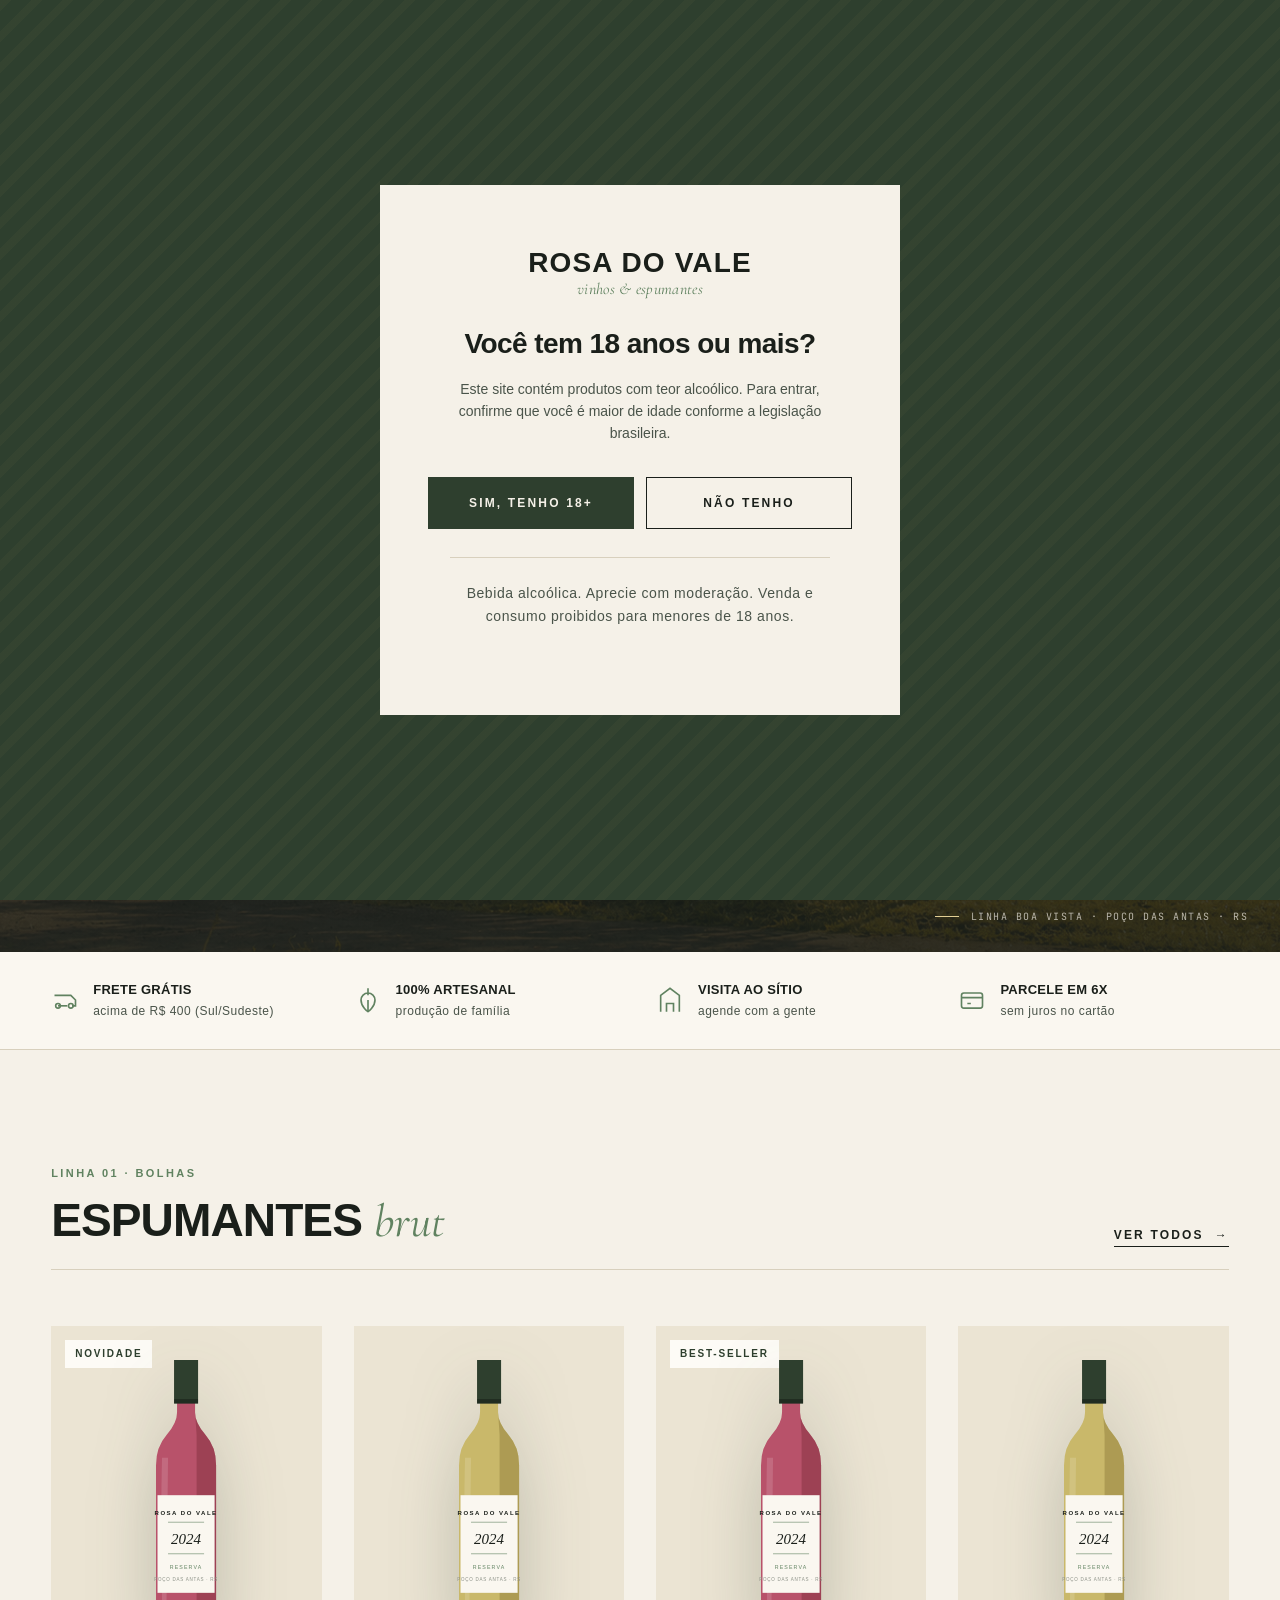
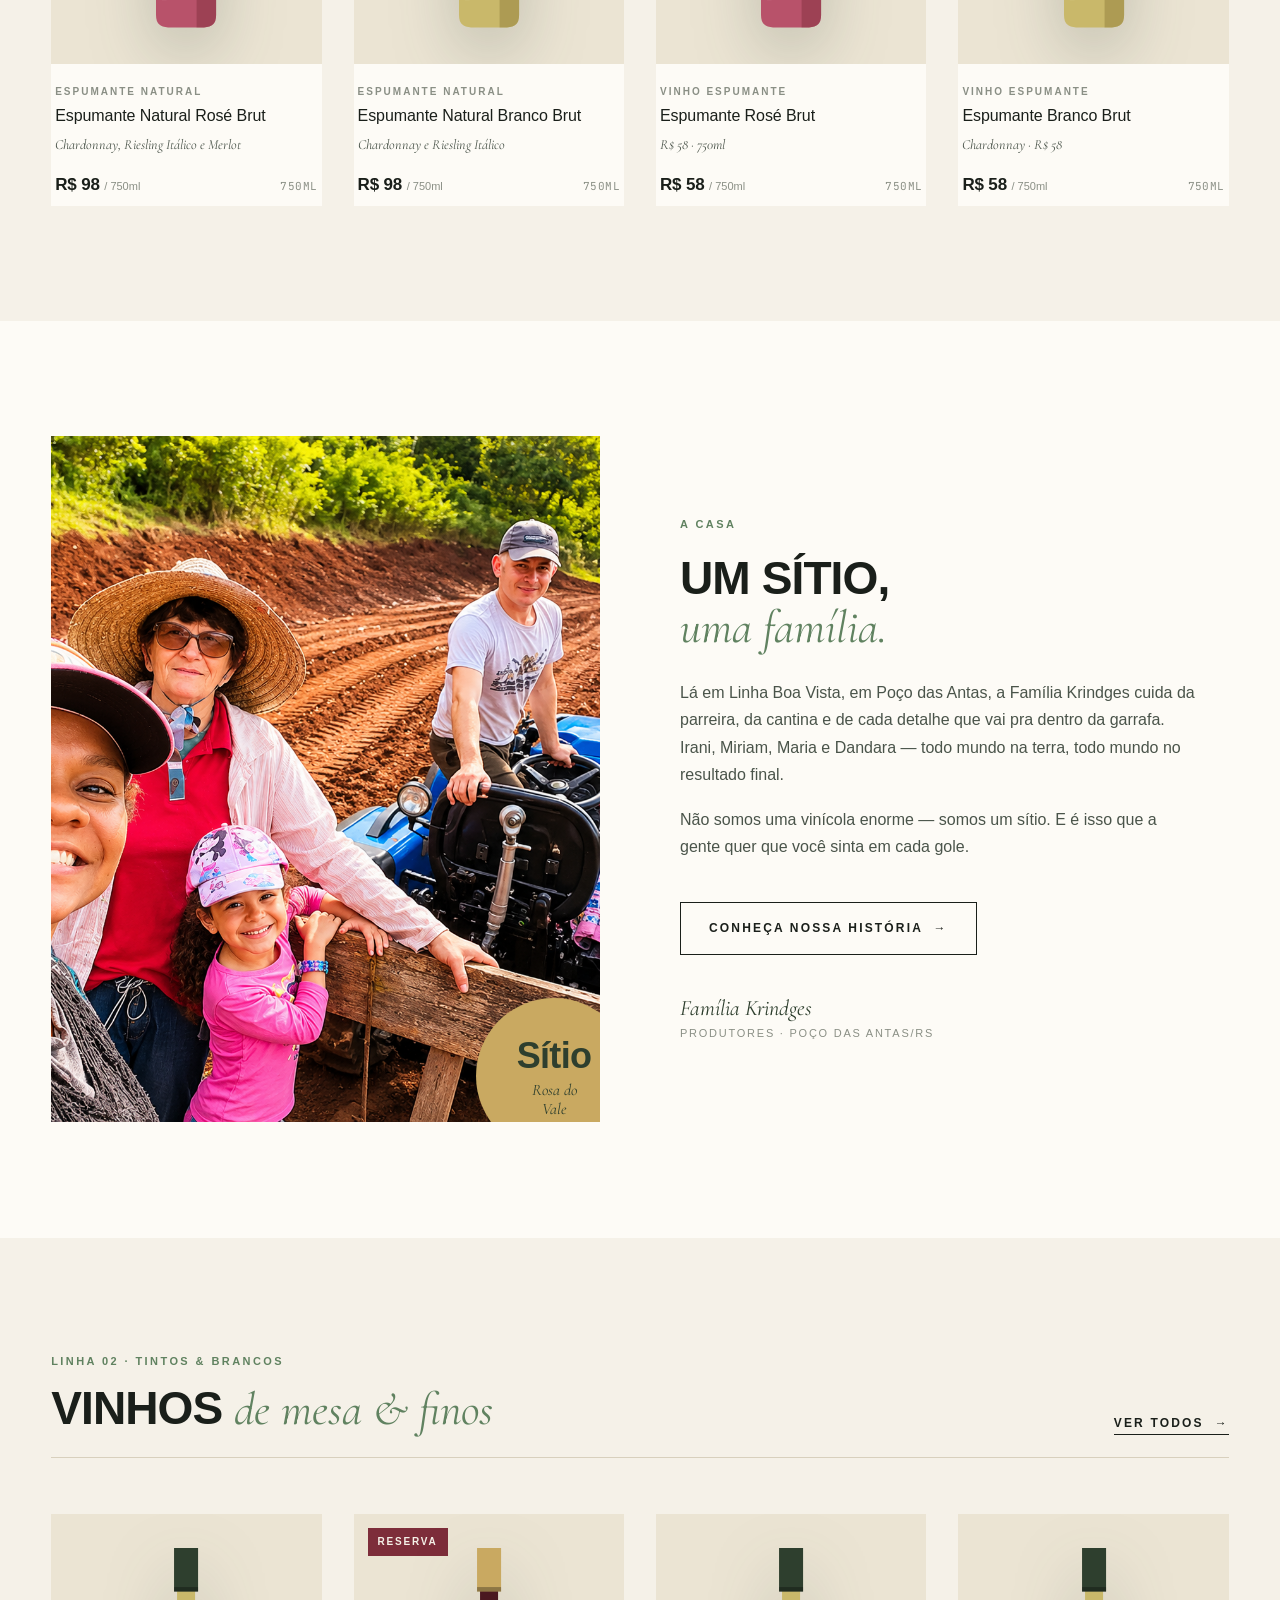
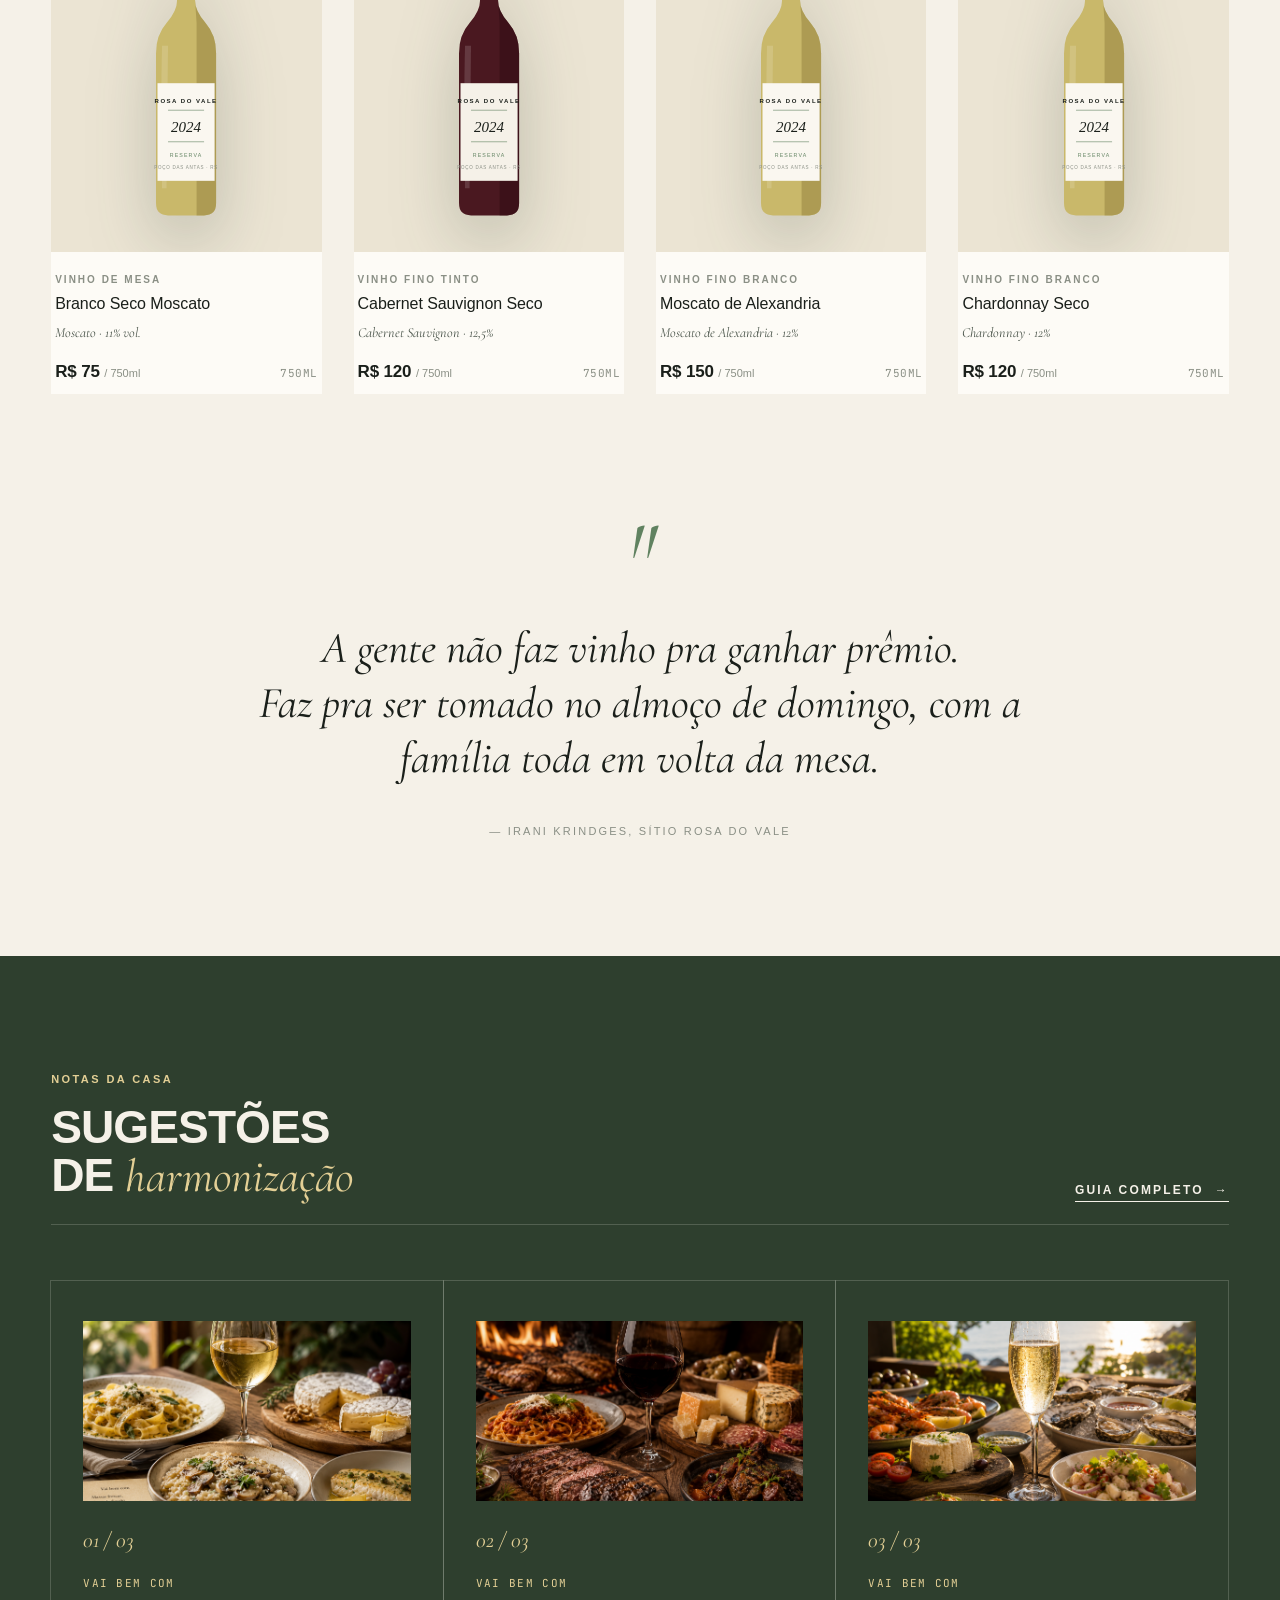
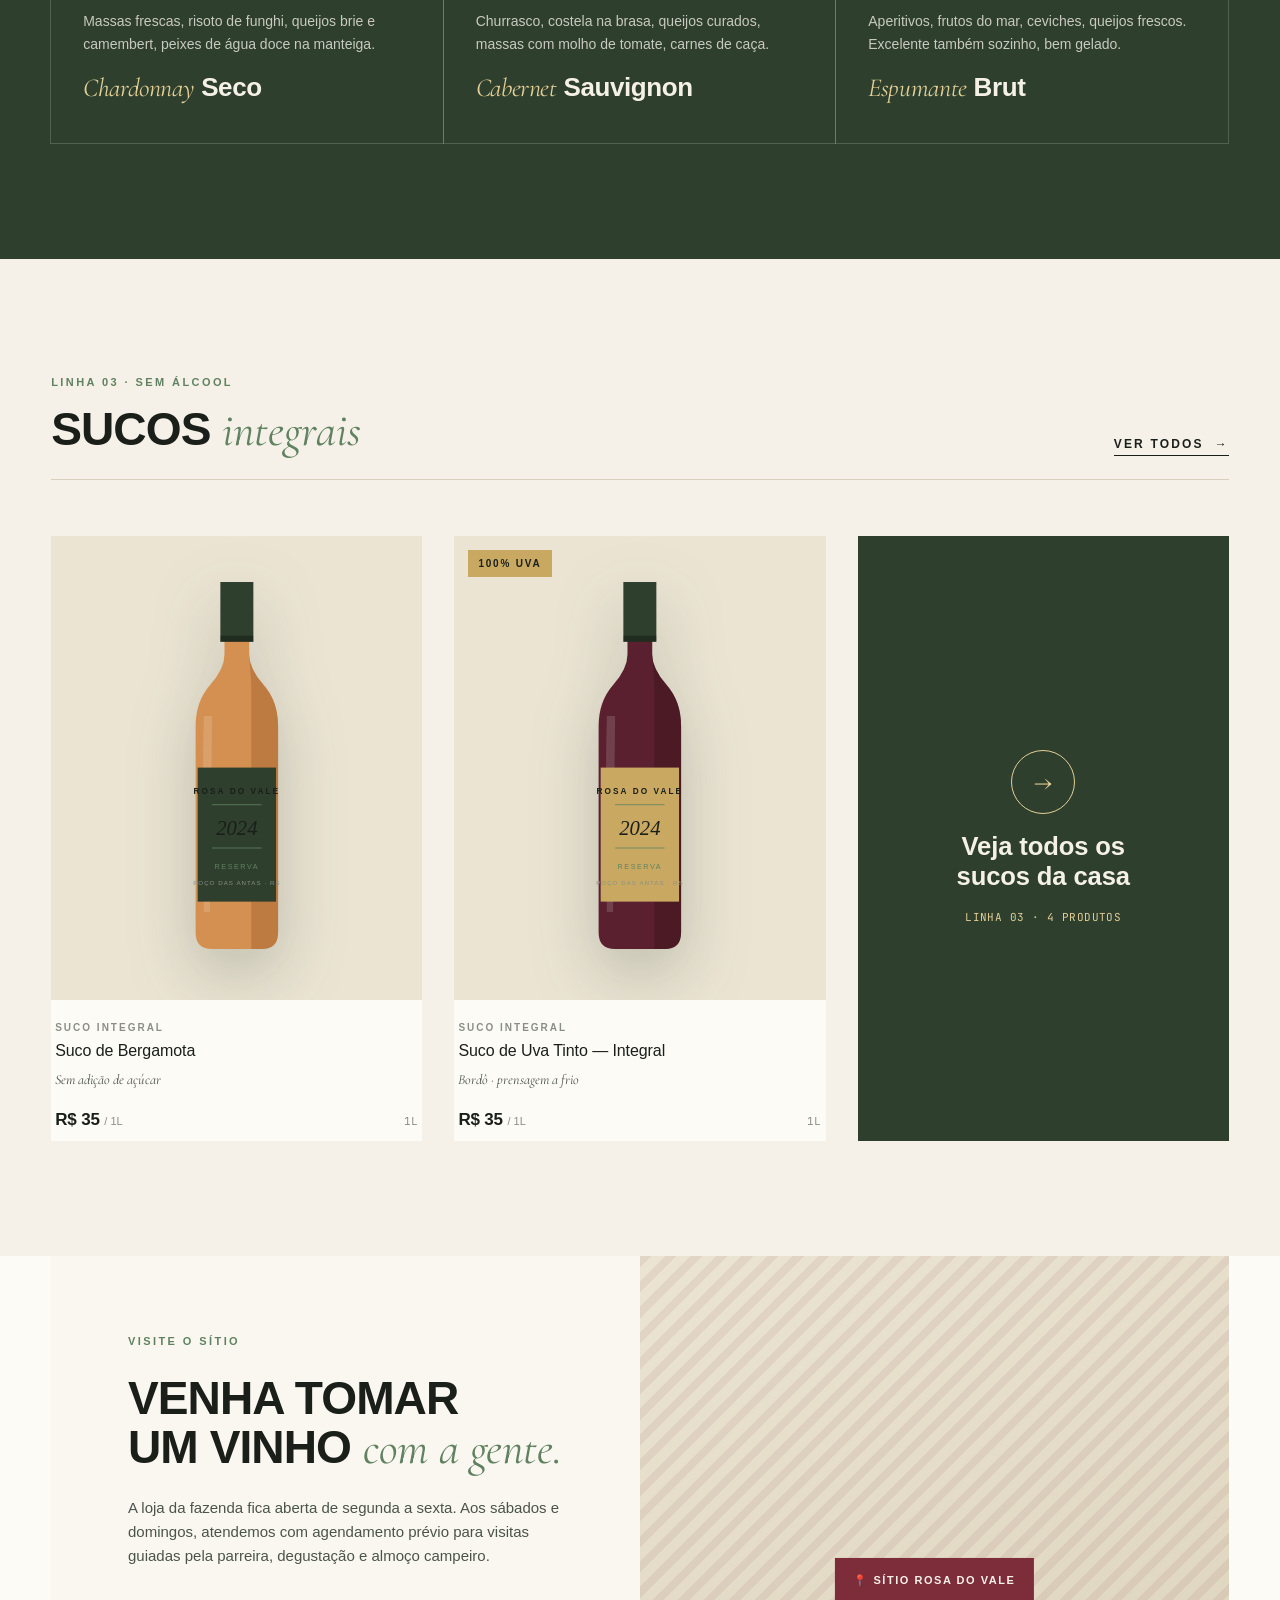
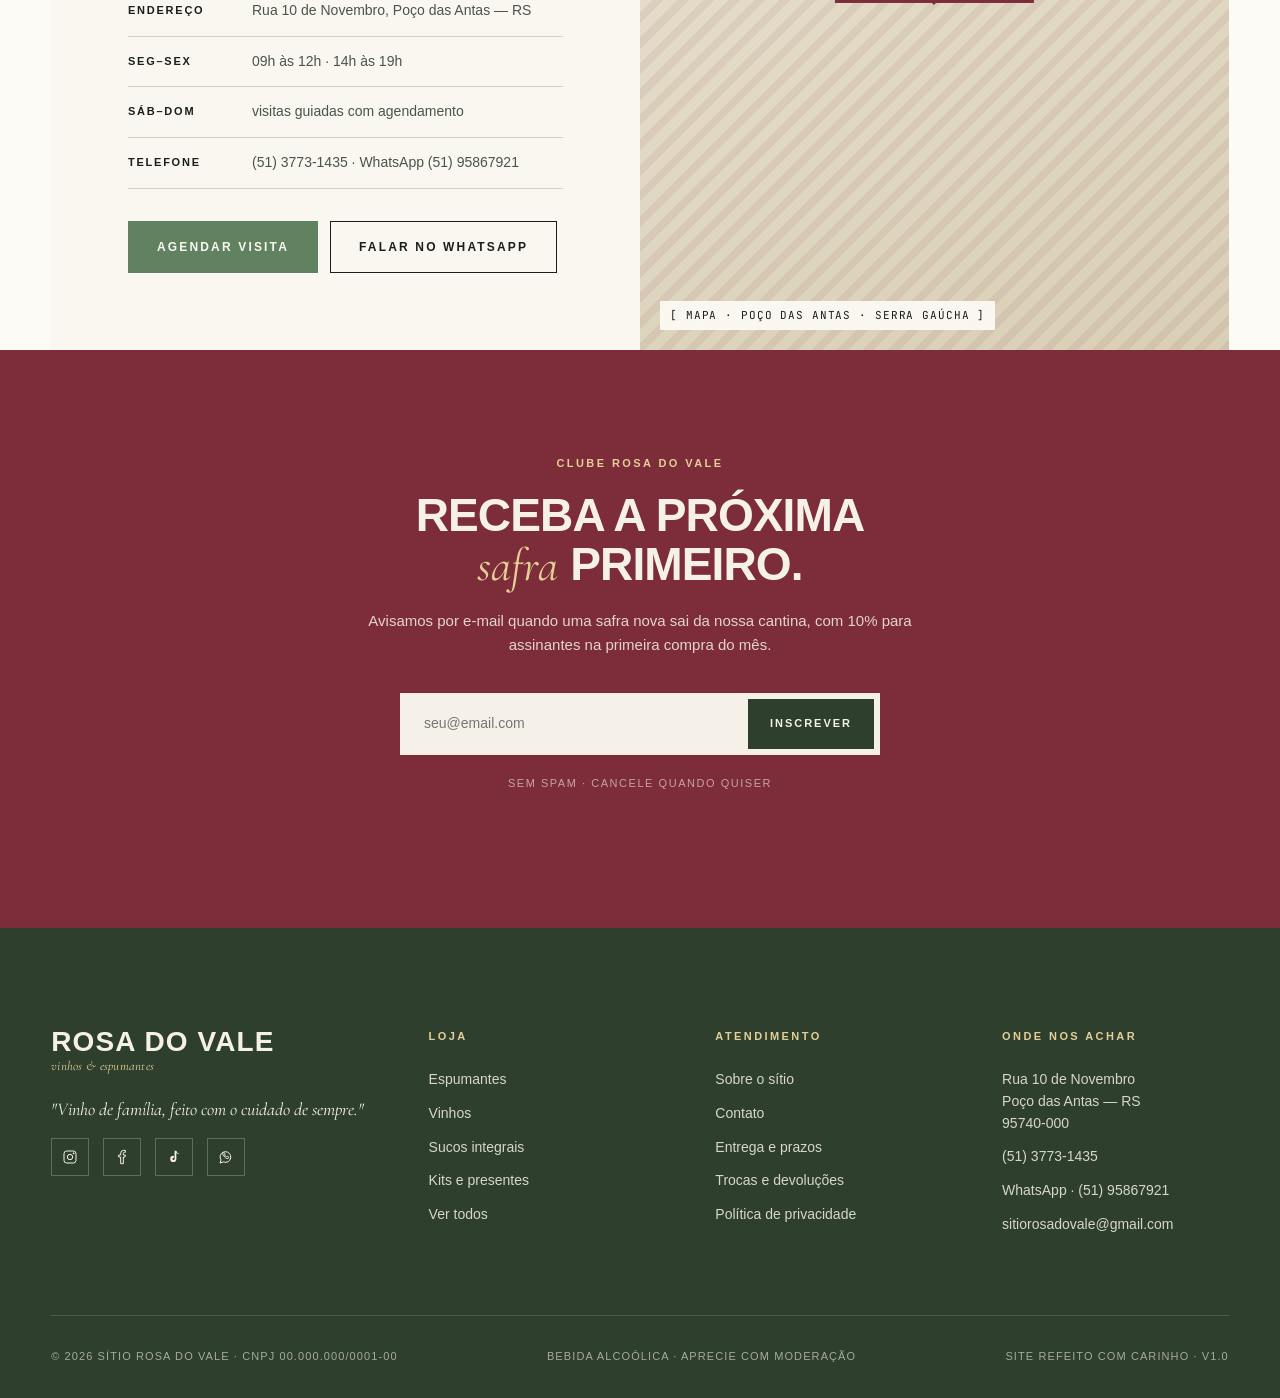
==== index.html @ 4fdd6a7a "feat: real product photos, Ficha modal, logo/favicon, Google Maps, 6 new products" ====
<!DOCTYPE html>
<html lang="pt-BR">
<head>
<meta charset="UTF-8">
<link rel="icon" type="image/png" href="Imagens/logo.png">
<meta name="viewport" content="width=device-width, initial-scale=1.0">
<title>Sítio Rosa do Vale — Vinhos, espumantes e sucos de uva artesanais</title>
<link rel="preconnect" href="https://fonts.googleapis.com">
<link rel="preconnect" href="https://fonts.gstatic.com" crossorigin>
<link href="https://fonts.googleapis.com/css2?family=Cormorant+Garamond:ital,wght@0,400;0,500;1,400;1,500&family=JetBrains+Mono:wght@400;500&display=swap" rel="stylesheet">
<link rel="stylesheet" href="styles.css">
<style>
  /* Home-specific */
  .hero {
    position: relative;
    min-height: 92vh;
    display: flex;
    align-items: flex-end;
    overflow: hidden;
    color: var(--cream);
  }
  .hero__bg {
    position: absolute; inset: 0;
    overflow: hidden;
  }
  .hero__inner {
    position: relative;
    z-index: 2;
    padding: 0 var(--gutter) clamp(60px, 8vw, 120px);
    width: 100%;
    max-width: var(--container);
    margin: 0 auto;
    display: grid;
    grid-template-columns: 1.4fr 1fr;
    gap: 60px;
    align-items: end;
  }
  .hero__title {
    font-size: clamp(56px, 10vw, 156px);
    font-weight: 700;
    line-height: 0.88;
    letter-spacing: -0.04em;
    text-transform: uppercase;
  }
  .hero__title em {
    font-family: var(--serif);
    font-style: italic;
    font-weight: 400;
    color: var(--gold-soft);
    letter-spacing: 0;
    text-transform: none;
  }
  .hero__meta {
    border-left: 1px solid rgba(245,241,232,0.3);
    padding-left: 24px;
    margin-bottom: 12px;
  }
  .hero__meta .eyebrow { color: var(--gold-soft); display: block; margin-bottom: 12px; }
  .hero__meta p { font-size: 15px; line-height: 1.55; color: rgba(245,241,232,0.85); max-width: 360px; }
  .hero__actions { display: flex; gap: 14px; margin-top: 24px; }
  .hero__corner-mark {
    position: absolute;
    bottom: 28px;
    right: 32px;
    z-index: 2;
    display: flex;
    align-items: center;
    gap: 12px;
    font-family: var(--mono);
    font-size: 10px;
    letter-spacing: 0.15em;
    text-transform: uppercase;
    color: rgba(245,241,232,0.7);
  }
  .hero__corner-mark::before {
    content: ""; width: 24px; height: 1px; background: var(--gold-soft);
  }
  @media (max-width: 900px) {
    .hero__inner { grid-template-columns: 1fr; gap: 32px; }
    .hero__meta { border-left: none; padding-left: 0; border-top: 1px solid rgba(245,241,232,0.3); padding-top: 24px; }
    .hero__corner-mark { display: none; }
  }

  /* Marquee strip */
  .strip {
    background: var(--cream-light);
    border-bottom: 1px solid var(--line);
    padding: 28px 0;
  }
  .strip__row {
    display: grid;
    grid-template-columns: repeat(4, 1fr);
    gap: 32px;
  }
  .strip__item {
    display: flex;
    align-items: center;
    gap: 14px;
    font-size: 12px;
    letter-spacing: 0.04em;
    color: var(--ink-soft);
  }
  .strip__item strong { color: var(--ink); display: block; font-size: 13px; font-weight: 700; letter-spacing: 0.02em; margin-bottom: 2px; text-transform: uppercase; }
  .strip__item svg { width: 28px; height: 28px; color: var(--green); flex-shrink: 0; }
  @media (max-width: 800px) { .strip__row { grid-template-columns: 1fr 1fr; gap: 20px; } }

  /* Story split */
  .story {
    background: var(--paper);
  }
  .story__grid {
    display: grid;
    grid-template-columns: 1fr 1fr;
    gap: 80px;
    align-items: center;
  }
  @media (max-width: 900px) { .story__grid { grid-template-columns: 1fr; gap: 40px; } }
  .story__media {
    aspect-ratio: 4 / 5;
    position: relative;
  }
  .story__media .ph { position: absolute; inset: 0; }
  .story__badge {
    position: absolute;
    bottom: -32px; right: -32px;
    width: 156px; height: 156px;
    border-radius: 50%;
    background: var(--gold);
    display: flex;
    align-items: center;
    justify-content: center;
    text-align: center;
    color: var(--green-deep);
    font-family: var(--serif);
    font-style: italic;
    font-size: 16px;
    line-height: 1.2;
    padding: 20px;
  }
  .story__badge strong {
    display: block;
    font-family: var(--sans);
    font-style: normal;
    font-size: 36px;
    font-weight: 700;
    letter-spacing: -0.02em;
    margin-bottom: 4px;
  }
  .story__body .eyebrow { margin-bottom: 20px; display: block; }
  .story__body h2 { margin-bottom: 28px; }
  .story__body p { font-size: 16px; line-height: 1.7; color: var(--ink-soft); margin-bottom: 18px; max-width: 520px; }
  .story__sig { margin-top: 36px; display: flex; align-items: center; gap: 16px; }
  .story__sig-name { font-family: var(--serif); font-style: italic; font-size: 22px; color: var(--green-deep); }
  .story__sig-role { font-size: 11px; letter-spacing: 0.16em; text-transform: uppercase; color: var(--ink-muted); }

  /* Pairing */
  .pairing {
    background: var(--green-deep);
    color: var(--cream);
  }
  .pairing .section-head { border-color: rgba(245,241,232,0.18); }
  .pairing .eyebrow { color: var(--gold-soft); }
  .pairing .section-head__action a { color: var(--cream); border-color: var(--cream); }
  .pairing-grid {
    display: grid;
    grid-template-columns: repeat(3, 1fr);
    gap: 0;
  }
  @media (max-width: 900px) { .pairing-grid { grid-template-columns: 1fr; } }
  .pairing-card {
    padding: 40px 32px;
    border: 1px solid rgba(245,241,232,0.18);
    margin-left: -1px;
    margin-top: -1px;
    display: flex;
    flex-direction: column;
    gap: 18px;
    min-height: 380px;
  }
  .pairing-card__num {
    font-family: var(--serif);
    font-style: italic;
    font-size: 22px;
    color: var(--gold-soft);
  }
  .pairing-card__title {
    font-size: 26px;
    font-weight: 700;
    line-height: 1.1;
    letter-spacing: -0.015em;
    margin-top: auto;
  }
  .pairing-card__title em {
    font-family: var(--serif);
    font-style: italic;
    font-weight: 400;
    color: var(--gold-soft);
  }
  .pairing-card__body { font-size: 14px; line-height: 1.6; color: rgba(245,241,232,0.78); }
  .pairing-card__match { font-family: var(--mono); font-size: 11px; letter-spacing: 0.12em; text-transform: uppercase; color: var(--gold-soft); }

  /* Visit / map */
  .visit-grid {
    display: grid;
    grid-template-columns: 1fr 1fr;
    min-height: 560px;
  }
  @media (max-width: 900px) { .visit-grid { grid-template-columns: 1fr; } }
  .visit-grid__copy {
    padding: clamp(40px, 6vw, 80px);
    background: var(--cream-light);
    display: flex;
    flex-direction: column;
    justify-content: center;
    gap: 24px;
  }
  .visit-grid__map { position: relative; min-height: 400px; }
  .visit-grid__map .ph { position: absolute; inset: 0; }
  .visit-grid__pin {
    position: absolute;
    top: 50%; left: 50%;
    transform: translate(-50%, -100%);
    background: var(--wine);
    color: var(--cream);
    padding: 14px 18px;
    font-size: 11px;
    letter-spacing: 0.14em;
    text-transform: uppercase;
    font-weight: 700;
    z-index: 2;
  }
  .visit-grid__pin::after {
    content: "";
    position: absolute;
    left: 50%; bottom: -8px;
    transform: translateX(-50%);
    border: 6px solid transparent;
    border-top-color: var(--wine);
  }
  .visit-list { display: flex; flex-direction: column; gap: 14px; margin-top: 8px; }
  .visit-list li { display: flex; gap: 14px; font-size: 14px; color: var(--ink-soft); padding-bottom: 14px; border-bottom: 1px solid var(--line); }
  .visit-list strong { min-width: 110px; font-size: 11px; letter-spacing: 0.16em; text-transform: uppercase; color: var(--ink); padding-top: 2px; }

  /* Newsletter */
  .newsletter {
    background: var(--wine);
    color: var(--cream);
    padding: clamp(60px, 8vw, 100px) 0;
    text-align: center;
  }
  .newsletter__inner { max-width: 720px; margin: 0 auto; padding: 0 var(--gutter); }
  .newsletter h2 { margin: 18px 0 20px; }
  .newsletter p { font-size: 15px; line-height: 1.6; opacity: 0.85; margin-bottom: 36px; }
  .newsletter form { display: flex; gap: 8px; background: var(--cream); padding: 6px; max-width: 480px; margin: 0 auto; }
  .newsletter input {
    flex: 1; padding: 14px 18px; border: none; background: transparent;
    font: inherit; color: var(--ink); font-size: 14px;
  }
  .newsletter input:focus { outline: none; }
  .newsletter button { background: var(--green-deep); color: var(--cream); padding: 14px 22px; font-size: 11px; font-weight: 700; letter-spacing: 0.18em; text-transform: uppercase; }
  .newsletter button:hover { background: var(--ink); }
  .newsletter .eyebrow { color: var(--gold-soft); }

  /* Featured testimonial / quote */
  .quote-block { text-align: center; padding: clamp(60px, 9vw, 120px) var(--gutter); }
  .quote-block__mark { font-family: var(--serif); font-style: italic; font-size: 96px; line-height: 1; color: var(--green); }
  .quote-block blockquote { font-family: var(--serif); font-style: italic; font-size: clamp(28px, 4vw, 44px); line-height: 1.25; max-width: 880px; margin: 16px auto 32px; color: var(--ink); font-weight: 400; }
  .quote-block cite { font-style: normal; font-size: 11px; letter-spacing: 0.2em; text-transform: uppercase; color: var(--ink-muted); }

</style>
</head>
<body>

<!-- =================== AGE MODAL =================== -->
<div class="age-modal" data-age-modal hidden>
  <div class="age-card">
    <div class="age-card__mark brand-mark">
      <span class="brand-mark__top">ROSA DO VALE</span>
      <span class="brand-mark__sub">vinhos & espumantes</span>
    </div>
    <h2>Você tem 18 anos ou mais?</h2>
    <p>Este site contém produtos com teor alcoólico. Para entrar, confirme que você é maior de idade conforme a legislação brasileira.</p>
    <div class="age-card__actions">
      <button class="btn btn-primary" data-age-yes>Sim, tenho 18+</button>
      <button class="btn btn-outline" data-age-no>Não tenho</button>
    </div>
    <p class="age-card__legal">Bebida alcoólica. Aprecie com moderação. Venda e consumo proibidos para menores de 18 anos.</p>
  </div>
</div>

<!-- =================== BOTTLE SYMBOL =================== -->
<svg style="position:absolute;width:0;height:0;overflow:hidden" aria-hidden="true">
  <symbol id="bottle" viewBox="0 0 120 360">
    <!-- glass body -->
    <path d="M48 4 L72 4 L72 70 Q72 84 86 100 Q100 116 100 140 L100 340 Q100 356 84 356 L36 356 Q20 356 20 340 L20 140 Q20 116 34 100 Q48 84 48 70 Z" fill="var(--bottle-glass, #2e3f2e)"/>
    <!-- glass darker side shadow -->
    <path d="M72 70 Q72 84 86 100 Q100 116 100 140 L100 340 Q100 356 84 356 L74 356 L74 100 Z" fill="var(--bottle-glass-2, #1a1f1a)" opacity="0.45"/>
    <!-- highlight -->
    <path d="M28 130 Q26 200 28 320 L34 320 L36 130 Z" fill="rgba(255,255,255,0.14)"/>
    <!-- foil cap -->
    <rect x="44" y="0" width="32" height="58" fill="var(--bottle-cap, #1a1f1a)"/>
    <rect x="44" y="52" width="32" height="6" fill="rgba(0,0,0,0.3)"/>
    <!-- label -->
    <rect x="22" y="180" width="76" height="130" fill="var(--bottle-label, #faf7f0)"/>
    <!-- label content -->
    <text x="60" y="206" text-anchor="middle" font-family="Helvetica" font-size="8" font-weight="700" letter-spacing="2" fill="#1a1f1a">ROSA DO VALE</text>
    <line x1="36" y1="216" x2="84" y2="216" stroke="#608260" stroke-width="0.8"/>
    <text x="60" y="245" text-anchor="middle" font-family="Georgia" font-size="20" font-style="italic" fill="#1a1f1a">2024</text>
    <line x1="36" y1="258" x2="84" y2="258" stroke="#608260" stroke-width="0.8"/>
    <text x="60" y="278" text-anchor="middle" font-family="Helvetica" font-size="7" letter-spacing="1.5" fill="#608260">RESERVA</text>
    <text x="60" y="294" text-anchor="middle" font-family="Helvetica" font-size="6" letter-spacing="1" fill="#8a8f85">POÇO DAS ANTAS · RS</text>
  </symbol>
</svg>

<!-- =================== PROMO BAR =================== -->
<div class="promo-bar">
  <span>Frete grátis Sul e Sudeste acima de R$ 400</span>
  <span>Centro-Oeste, Norte e Nordeste acima de R$ 500</span>
</div>

<!-- =================== HEADER =================== -->
<header class="site-header">
  <div class="container site-header__inner">
    <nav class="site-nav">
      <a href="index.html" class="active">Início</a>
      <a href="sobre.html">Sobre o sítio</a>
      <a href="loja.html">Loja</a>
      <a href="contato.html">Contato</a>
    </nav>
    <a href="index.html" class="brand-mark" aria-label="Sítio Rosa do Vale - Início">
      <img src="Imagens/logo.png" alt="Sítio Rosa do Vale" class="brand-mark__logo">
      <span class="brand-mark__top">ROSA DO VALE</span>
      <span class="brand-mark__sub">vinhos & espumantes</span>
    </a>
    <div class="site-tools">
      <button class="tool-btn" aria-label="Buscar">
        <svg viewBox="0 0 24 24" fill="none" stroke="currentColor" stroke-width="1.6"><circle cx="11" cy="11" r="7"/><path d="M21 21l-4.3-4.3"/></svg>
      </button>
      <a href="conta.html" class="tool-link">Entrar</a>
      <span class="tool-divider"></span>
      <a href="#" class="tool-btn" data-cart-open aria-label="Carrinho">
        <svg viewBox="0 0 24 24" fill="none" stroke="currentColor" stroke-width="1.6"><path d="M3 5h2l3 12h11l3-8H7"/><circle cx="9" cy="21" r="1.4"/><circle cx="18" cy="21" r="1.4"/></svg>
        <span class="badge">2</span>
      </a>
    </div>
  </div>
</header>

<!-- =================== HERO =================== -->
<section class="hero" style="padding:0;">
  <div class="hero__bg" aria-hidden="true">
    <img class="hero__bg-img" src="Imagens/panorâmica da parreira · março 2024.png" alt="">
    <div class="hero__bg-overlay"></div>
  </div>

  <div class="hero__corner-mark">
    <span>LINHA BOA VISTA · POÇO DAS ANTAS · RS</span>
  </div>

  <div class="hero__inner">
    <h1 class="hero__title drift-up">
      Da nossa<br>
      parreira<br>
      <em>à sua</em> mesa.
    </h1>
    <div class="hero__meta drift-up" style="animation-delay:.15s;">
      <span class="eyebrow">Safra 2024 · disponível agora</span>
      <p>Vinhos, espumantes e sucos de uva produzidos artesanalmente no coração da serra gaúcha. Um sítio de família, um cuidado de sempre.</p>
      <div class="hero__actions">
        <a href="loja.html" class="btn btn-green">Comprar agora</a>
        <a href="sobre.html" class="btn btn-outline-light">Nossa história</a>
      </div>
    </div>
  </div>
</section>

<!-- =================== STRIP =================== -->
<section class="strip" style="padding:28px 0;">
  <div class="container strip__row">
    <div class="strip__item">
      <svg viewBox="0 0 24 24" fill="none" stroke="currentColor" stroke-width="1.4"><path d="M3 8h14l4 4v5h-3"/><path d="M14 17H6"/><circle cx="6" cy="17" r="2"/><circle cx="17" cy="17" r="2"/></svg>
      <div><strong>Frete grátis</strong>acima de R$ 400 (Sul/Sudeste)</div>
    </div>
    <div class="strip__item">
      <svg viewBox="0 0 24 24" fill="none" stroke="currentColor" stroke-width="1.4"><path d="M12 2v6m0 14V12m-6 0a6 6 0 0112 0"/><path d="M6 12c0 6 6 10 6 10s6-4 6-10"/></svg>
      <div><strong>100% artesanal</strong>produção de família</div>
    </div>
    <div class="strip__item">
      <svg viewBox="0 0 24 24" fill="none" stroke="currentColor" stroke-width="1.4"><path d="M4 22V8l8-6 8 6v14"/><path d="M9 22v-7h6v7"/></svg>
      <div><strong>Visita ao sítio</strong>agende com a gente</div>
    </div>
    <div class="strip__item">
      <svg viewBox="0 0 24 24" fill="none" stroke="currentColor" stroke-width="1.4"><rect x="3" y="6" width="18" height="13" rx="2"/><path d="M3 10h18M8 15h3"/></svg>
      <div><strong>Parcele em 6x</strong>sem juros no cartão</div>
    </div>
  </div>
</section>

<!-- =================== ESPUMANTES =================== -->
<section>
  <div class="container">
    <div class="section-head">
      <div class="section-head__title">
        <span class="eyebrow">Linha 01 · Bolhas</span>
        <h2 class="h-2">Espumantes <em class="serif" style="color:var(--green);">brut</em></h2>
      </div>
      <div class="section-head__action">
        <a href="loja.html?cat=espumantes">Ver todos &nbsp;→</a>
      </div>
    </div>

    <div class="product-grid">
      <!-- card 1 -->
      <a href="produto.html?id=espumante-natural-rose-brut" class="product-card">
        <div class="product-card__media">
          <span class="product-card__tag">Novidade</span>
          <svg class="bottle-svg bottle-rose" viewBox="0 0 120 360"><use href="#bottle"/></svg>
          <div class="product-card__quick">
            <div class="card-stepper is-zero" data-stepper data-product-id="espumante-natural-rose-brut">
              <button class="card-stepper__dn" aria-label="Remover">−</button>
              <span class="card-stepper__n">0</span>
              <button class="card-stepper__up" aria-label="Adicionar">Adicionar</button>
            </div>
          </div>
        </div>
        <div class="product-card__body">
          <span class="product-card__cat">Espumante natural</span>
          <h3 class="product-card__name">Espumante Natural Rosé Brut</h3>
          <span class="product-card__meta">Chardonnay, Riesling Itálico e Merlot</span>
          <div class="product-card__foot">
            <span class="product-card__price">R$ 98 <small>/ 750ml</small></span>
            <span class="mono">750ml</span>
          </div>
        </div>
      </a>

      <a href="produto.html?id=espumante-natural-branco-brut" class="product-card">
        <div class="product-card__media">
          <svg class="bottle-svg bottle-branco" viewBox="0 0 120 360"><use href="#bottle"/></svg>
          <div class="product-card__quick">
            <div class="card-stepper is-zero" data-stepper data-product-id="espumante-natural-branco-brut">
              <button class="card-stepper__dn" aria-label="Remover">−</button>
              <span class="card-stepper__n">0</span>
              <button class="card-stepper__up" aria-label="Adicionar">Adicionar</button>
            </div>
          </div>
        </div>
        <div class="product-card__body">
          <span class="product-card__cat">Espumante natural</span>
          <h3 class="product-card__name">Espumante Natural Branco Brut</h3>
          <span class="product-card__meta">Chardonnay e Riesling Itálico</span>
          <div class="product-card__foot">
            <span class="product-card__price">R$ 98 <small>/ 750ml</small></span>
            <span class="mono">750ml</span>
          </div>
        </div>
      </a>

      <a href="produto.html?id=vinho-espumante-natural-rose-brut" class="product-card">
        <div class="product-card__media">
          <span class="product-card__tag">Best-seller</span>
          <svg class="bottle-svg bottle-rose" viewBox="0 0 120 360"><use href="#bottle"/></svg>
          <div class="product-card__quick">
            <div class="card-stepper is-zero" data-stepper data-product-id="vinho-espumante-natural-rose-brut">
              <button class="card-stepper__dn" aria-label="Remover">−</button>
              <span class="card-stepper__n">0</span>
              <button class="card-stepper__up" aria-label="Adicionar">Adicionar</button>
            </div>
          </div>
        </div>
        <div class="product-card__body">
          <span class="product-card__cat">Vinho espumante</span>
          <h3 class="product-card__name">Espumante Rosé Brut</h3>
          <span class="product-card__meta">R$ 58 · 750ml</span>
          <div class="product-card__foot">
            <span class="product-card__price">R$ 58 <small>/ 750ml</small></span>
            <span class="mono">750ml</span>
          </div>
        </div>
      </a>

      <a href="produto.html?id=vinho-espumante-natural-branco-brut" class="product-card">
        <div class="product-card__media">
          <svg class="bottle-svg bottle-branco" viewBox="0 0 120 360"><use href="#bottle"/></svg>
          <div class="product-card__quick">
            <div class="card-stepper is-zero" data-stepper data-product-id="vinho-espumante-natural-branco-brut">
              <button class="card-stepper__dn" aria-label="Remover">−</button>
              <span class="card-stepper__n">0</span>
              <button class="card-stepper__up" aria-label="Adicionar">Adicionar</button>
            </div>
          </div>
        </div>
        <div class="product-card__body">
          <span class="product-card__cat">Vinho espumante</span>
          <h3 class="product-card__name">Espumante Branco Brut</h3>
          <span class="product-card__meta">Chardonnay · R$ 58</span>
          <div class="product-card__foot">
            <span class="product-card__price">R$ 58 <small>/ 750ml</small></span>
            <span class="mono">750ml</span>
          </div>
        </div>
      </a>
    </div>
  </div>
</section>

<!-- =================== STORY SPLIT =================== -->
<section class="story">
  <div class="container story__grid">
    <div class="story__media">
      <img src="Imagens/foto · família na colheita · safra 2024.png" alt="Família Krindges na colheita · Safra 2024" class="section-photo">
      <div class="story__badge">
        <span>
          <strong>Sítio</strong>
          Rosa do<br>Vale
        </span>
      </div>
    </div>
    <div class="story__body">
      <span class="eyebrow">A casa</span>
      <h2 class="h-2">Um sítio,<br><em class="serif" style="color:var(--green);">uma família.</em></h2>
      <p>Lá em Linha Boa Vista, em Poço das Antas, a Família Krindges cuida da parreira, da cantina e de cada detalhe que vai pra dentro da garrafa. Irani, Miriam, Maria e Dandara — todo mundo na terra, todo mundo no resultado final.</p>
      <p>Não somos uma vinícola enorme — somos um sítio. E é isso que a gente quer que você sinta em cada gole.</p>
      <a href="sobre.html" class="btn btn-outline" style="margin-top:24px;">Conheça nossa história &nbsp;→</a>
      <div class="story__sig">
        <div>
          <div class="story__sig-name">Família Krindges</div>
          <div class="story__sig-role">produtores · Poço das Antas/RS</div>
        </div>
      </div>
    </div>
  </div>
</section>

<!-- =================== VINHOS =================== -->
<section>
  <div class="container">
    <div class="section-head">
      <div class="section-head__title">
        <span class="eyebrow">Linha 02 · Tintos & Brancos</span>
        <h2 class="h-2">Vinhos <em class="serif" style="color:var(--green);">de mesa &amp; finos</em></h2>
      </div>
      <div class="section-head__action">
        <a href="loja.html?cat=vinhos">Ver todos &nbsp;→</a>
      </div>
    </div>

    <div class="product-grid">
      <a href="produto.html?id=vinho-mesa-branco-moscato" class="product-card">
        <div class="product-card__media">
          <svg class="bottle-svg bottle-branco" viewBox="0 0 120 360"><use href="#bottle"/></svg>
          <div class="product-card__quick"><div class="card-stepper is-zero" data-stepper data-product-id="vinho-mesa-branco-moscato"><button class="card-stepper__dn" aria-label="Remover">−</button><span class="card-stepper__n">0</span><button class="card-stepper__up" aria-label="Adicionar">Adicionar</button></div></div>
        </div>
        <div class="product-card__body">
          <span class="product-card__cat">Vinho de mesa</span>
          <h3 class="product-card__name">Branco Seco Moscato</h3>
          <span class="product-card__meta">Moscato · 11% vol.</span>
          <div class="product-card__foot">
            <span class="product-card__price">R$ 75 <small>/ 750ml</small></span>
            <span class="mono">750ml</span>
          </div>
        </div>
      </a>

      <a href="produto.html?id=vinho-fino-tinto-cabernet-sauvignon" class="product-card">
        <div class="product-card__media">
          <span class="product-card__tag tag-wine" style="background:var(--wine); color:var(--cream);">Reserva</span>
          <svg class="bottle-svg bottle-tinto" viewBox="0 0 120 360"><use href="#bottle"/></svg>
          <div class="product-card__quick"><div class="card-stepper is-zero" data-stepper data-product-id="vinho-fino-tinto-cabernet-sauvignon"><button class="card-stepper__dn" aria-label="Remover">−</button><span class="card-stepper__n">0</span><button class="card-stepper__up" aria-label="Adicionar">Adicionar</button></div></div>
        </div>
        <div class="product-card__body">
          <span class="product-card__cat">Vinho fino tinto</span>
          <h3 class="product-card__name">Cabernet Sauvignon Seco</h3>
          <span class="product-card__meta">Cabernet Sauvignon · 12,5%</span>
          <div class="product-card__foot">
            <span class="product-card__price">R$ 120 <small>/ 750ml</small></span>
            <span class="mono">750ml</span>
          </div>
        </div>
      </a>

      <a href="produto.html?id=vinho-fino-branco-moscato-alexandria" class="product-card">
        <div class="product-card__media">
          <svg class="bottle-svg bottle-branco" viewBox="0 0 120 360"><use href="#bottle"/></svg>
          <div class="product-card__quick"><div class="card-stepper is-zero" data-stepper data-product-id="vinho-fino-branco-moscato-alexandria"><button class="card-stepper__dn" aria-label="Remover">−</button><span class="card-stepper__n">0</span><button class="card-stepper__up" aria-label="Adicionar">Adicionar</button></div></div>
        </div>
        <div class="product-card__body">
          <span class="product-card__cat">Vinho fino branco</span>
          <h3 class="product-card__name">Moscato de Alexandria</h3>
          <span class="product-card__meta">Moscato de Alexandria · 12%</span>
          <div class="product-card__foot">
            <span class="product-card__price">R$ 150 <small>/ 750ml</small></span>
            <span class="mono">750ml</span>
          </div>
        </div>
      </a>

      <a href="produto.html?id=vinho-fino-branco-chardonnay" class="product-card">
        <div class="product-card__media">
          <svg class="bottle-svg bottle-branco" viewBox="0 0 120 360"><use href="#bottle"/></svg>
          <div class="product-card__quick"><div class="card-stepper is-zero" data-stepper data-product-id="vinho-fino-branco-chardonnay"><button class="card-stepper__dn" aria-label="Remover">−</button><span class="card-stepper__n">0</span><button class="card-stepper__up" aria-label="Adicionar">Adicionar</button></div></div>
        </div>
        <div class="product-card__body">
          <span class="product-card__cat">Vinho fino branco</span>
          <h3 class="product-card__name">Chardonnay Seco</h3>
          <span class="product-card__meta">Chardonnay · 12%</span>
          <div class="product-card__foot">
            <span class="product-card__price">R$ 120 <small>/ 750ml</small></span>
            <span class="mono">750ml</span>
          </div>
        </div>
      </a>
    </div>
  </div>
</section>

<!-- =================== QUOTE =================== -->
<section class="quote-block" style="padding-top:0;">
  <div class="quote-block__mark">"</div>
  <blockquote>
    A gente não faz vinho pra ganhar prêmio.<br>
    Faz pra ser tomado no almoço de domingo, com a família toda em volta da mesa.
  </blockquote>
  <cite>— Irani Krindges, Sítio Rosa do Vale</cite>
</section>

<!-- =================== PAIRING =================== -->
<section class="pairing">
  <div class="container">
    <div class="section-head">
      <div class="section-head__title">
        <span class="eyebrow">Notas da casa</span>
        <h2 class="h-2" style="color:var(--cream);">Sugestões<br>de <em class="serif" style="color:var(--gold-soft);">harmonização</em></h2>
      </div>
      <div class="section-head__action">
        <a href="#">Guia completo &nbsp;→</a>
      </div>
    </div>

    <div class="pairing-grid">
      <div class="pairing-card">
        <img class="pairing-card__photo" src="Imagens/harmonização - Chardonnay Seco.png" alt="Harmonização com Chardonnay" loading="lazy">
        <span class="pairing-card__num">01 / 03</span>
        <span class="pairing-card__match">Vai bem com</span>
        <p class="pairing-card__body">Massas frescas, risoto de funghi, queijos brie e camembert, peixes de água doce na manteiga.</p>
        <h3 class="pairing-card__title"><em>Chardonnay</em> Seco</h3>
      </div>
      <div class="pairing-card">
        <img class="pairing-card__photo" src="Imagens/harmonização - Cabernet Sauvignon.png" alt="Harmonização com Cabernet Sauvignon" loading="lazy">
        <span class="pairing-card__num">02 / 03</span>
        <span class="pairing-card__match">Vai bem com</span>
        <p class="pairing-card__body">Churrasco, costela na brasa, queijos curados, massas com molho de tomate, carnes de caça.</p>
        <h3 class="pairing-card__title"><em>Cabernet</em> Sauvignon</h3>
      </div>
      <div class="pairing-card">
        <img class="pairing-card__photo" src="Imagens/harmonização - Espumante Brut.png" alt="Harmonização com Espumante Brut" loading="lazy">
        <span class="pairing-card__num">03 / 03</span>
        <span class="pairing-card__match">Vai bem com</span>
        <p class="pairing-card__body">Aperitivos, frutos do mar, ceviches, queijos frescos. Excelente também sozinho, bem gelado.</p>
        <h3 class="pairing-card__title"><em>Espumante</em> Brut</h3>
      </div>
    </div>
  </div>
</section>

<!-- =================== SUCOS =================== -->
<section>
  <div class="container">
    <div class="section-head">
      <div class="section-head__title">
        <span class="eyebrow">Linha 03 · Sem álcool</span>
        <h2 class="h-2">Sucos <em class="serif" style="color:var(--green);">integrais</em></h2>
      </div>
      <div class="section-head__action">
        <a href="loja.html?cat=sucos">Ver todos &nbsp;→</a>
      </div>
    </div>

    <div class="product-grid product-grid--3">
      <a href="produto.html?id=suco-bergamota" class="product-card">
        <div class="product-card__media">
          <svg class="bottle-svg bottle-laranja" viewBox="0 0 120 360"><use href="#bottle"/></svg>
          <div class="product-card__quick"><div class="card-stepper is-zero" data-stepper data-product-id="suco-bergamota"><button class="card-stepper__dn" aria-label="Remover">−</button><span class="card-stepper__n">0</span><button class="card-stepper__up" aria-label="Adicionar">Adicionar</button></div></div>
        </div>
        <div class="product-card__body">
          <span class="product-card__cat">Suco integral</span>
          <h3 class="product-card__name">Suco de Bergamota</h3>
          <span class="product-card__meta">Sem adição de açúcar</span>
          <div class="product-card__foot">
            <span class="product-card__price">R$ 35 <small>/ 1L</small></span>
            <span class="mono">1L</span>
          </div>
        </div>
      </a>

      <a href="produto.html?id=suco-uva-tinto-integral" class="product-card">
        <div class="product-card__media">
          <span class="product-card__tag tag-gold" style="background:var(--gold); color:var(--ink);">100% uva</span>
          <svg class="bottle-svg bottle-suco" viewBox="0 0 120 360"><use href="#bottle"/></svg>
          <div class="product-card__quick"><div class="card-stepper is-zero" data-stepper data-product-id="suco-uva-tinto-integral"><button class="card-stepper__dn" aria-label="Remover">−</button><span class="card-stepper__n">0</span><button class="card-stepper__up" aria-label="Adicionar">Adicionar</button></div></div>
        </div>
        <div class="product-card__body">
          <span class="product-card__cat">Suco integral</span>
          <h3 class="product-card__name">Suco de Uva Tinto — Integral</h3>
          <span class="product-card__meta">Bordô · prensagem a frio</span>
          <div class="product-card__foot">
            <span class="product-card__price">R$ 35 <small>/ 1L</small></span>
            <span class="mono">1L</span>
          </div>
        </div>
      </a>

      <a href="loja.html?cat=sucos" class="product-card" style="background:var(--green-deep); color:var(--cream); display:flex; align-items:center; justify-content:center; text-align:center; padding:40px;">
        <div class="product-card__media" style="background:transparent; aspect-ratio:auto; height:auto; flex-direction:column; gap:18px;">
          <div class="mark-circle" style="color:var(--gold-soft); border-color:var(--gold-soft);">→</div>
          <h3 class="h-3" style="color:var(--cream); max-width:240px;">Veja todos os sucos da casa</h3>
          <span class="mono" style="color:var(--gold-soft);">Linha 03 · 4 produtos</span>
        </div>
      </a>
    </div>
  </div>
</section>

<!-- =================== VISIT =================== -->
<section style="padding:0; background:var(--paper);">
  <div class="container-wide">
    <div class="visit-grid">
      <div class="visit-grid__copy">
        <span class="eyebrow">Visite o sítio</span>
        <h2 class="h-2">Venha tomar<br>um vinho <em class="serif" style="color:var(--green);">com a gente.</em></h2>
        <p style="font-size:15px; color:var(--ink-soft); line-height:1.6; max-width:480px;">A loja da fazenda fica aberta de segunda a sexta. Aos sábados e domingos, atendemos com agendamento prévio para visitas guiadas pela parreira, degustação e almoço campeiro.</p>

        <ul class="visit-list" style="list-style:none;">
          <li><strong>Endereço</strong>Rua 10 de Novembro, Poço das Antas — RS</li>
          <li><strong>Seg–Sex</strong>09h às 12h · 14h às 19h</li>
          <li><strong>Sáb–Dom</strong>visitas guiadas com agendamento</li>
          <li><strong>Telefone</strong>(51) 3773-1435 · WhatsApp (51) 95867921</li>
        </ul>

        <div style="display:flex; gap:12px; margin-top:8px;">
          <a href="contato.html" class="btn btn-green">Agendar visita</a>
          <a href="https://wa.me/555195867921" class="btn btn-outline">Falar no WhatsApp</a>
        </div>
      </div>
      <div class="visit-grid__map">
        <div class="ph ph--cream" style="height:100%;">
          <span class="ph__label">[ mapa · poço das antas · serra gaúcha ]</span>
        </div>
        <div class="visit-grid__pin">📍 Sítio Rosa do Vale</div>
      </div>
    </div>
  </div>
</section>

<!-- =================== NEWSLETTER =================== -->
<section class="newsletter">
  <div class="newsletter__inner">
    <span class="eyebrow">Clube Rosa do Vale</span>
    <h2 class="h-2" style="color:var(--cream);">Receba a próxima<br><em class="serif" style="color:var(--gold-soft);">safra</em> primeiro.</h2>
    <p>Avisamos por e-mail quando uma safra nova sai da nossa cantina, com 10% para assinantes na primeira compra do mês.</p>
    <form onsubmit="event.preventDefault(); this.querySelector('button').textContent='Inscrito ✓'">
      <input type="email" placeholder="seu@email.com" required>
      <button type="submit">Inscrever</button>
    </form>
    <p style="margin-top:20px; font-size:11px; letter-spacing:0.14em; text-transform:uppercase; opacity:0.6;">Sem spam · cancele quando quiser</p>
  </div>
</section>

<!-- =================== FOOTER =================== -->
<footer class="site-footer">
  <div class="container">
    <div class="footer-grid">
      <div class="footer-brand">
        <div class="brand-mark">
          <span class="brand-mark__top">ROSA DO VALE</span>
          <span class="brand-mark__sub">vinhos &amp; espumantes</span>
        </div>
        <p class="footer-tag">"Vinho de família, feito com o cuidado de sempre."</p>
        <div class="socials">
          <a href="https://www.instagram.com/sitiorosadovale" aria-label="Instagram"><svg viewBox="0 0 24 24" fill="none" stroke="currentColor" stroke-width="1.5"><rect x="3" y="3" width="18" height="18" rx="4"/><circle cx="12" cy="12" r="4"/><circle cx="17.5" cy="6.5" r="0.8" fill="currentColor"/></svg></a>
          <a href="https://www.facebook.com/sitiorosadovale" aria-label="Facebook"><svg viewBox="0 0 24 24" fill="none" stroke="currentColor" stroke-width="1.5"><path d="M14 9V6.5a1.5 1.5 0 011.5-1.5H17V2h-2.5A4.5 4.5 0 0010 6.5V9H7v3h3v10h4V12h2.5l.5-3H14z"/></svg></a>
          <a href="https://www.tiktok.com/@sitio.rosa.do.val" aria-label="TikTok"><svg viewBox="0 0 24 24" fill="currentColor"><path d="M19.5 7.5a5 5 0 01-4-2v9.4a4.6 4.6 0 11-4.6-4.6c.3 0 .6 0 .9.1v3a1.6 1.6 0 101.1 1.5V2.5h2.7a5 5 0 003.9 4.4v.6z"/></svg></a>
          <a href="https://api.whatsapp.com/message/KKW2J4B2ZCNXG1" aria-label="WhatsApp"><svg viewBox="0 0 24 24" fill="none" stroke="currentColor" stroke-width="1.5"><path d="M3 21l1.6-4.4A8 8 0 1112 20a8 8 0 01-3.6-.8L3 21z"/><path d="M8.5 9.5c.5 1.5 1.5 3 3 4s2.5 1 4 .5c.5-.5 1-1.5.5-2l-1.5-1c-.5 0-1 .5-1.5.5s-1.5-.5-2-1-1-1.5-1-2 .5-1 .5-1.5l-1-1.5c-.5-.5-1.5 0-2 .5s-.5 1.5 0 3.5z"/></svg></a>
        </div>
      </div>

      <div class="footer-col">
        <h4>Loja</h4>
        <ul>
          <li><a href="loja.html?cat=espumantes">Espumantes</a></li>
          <li><a href="loja.html?cat=vinhos">Vinhos</a></li>
          <li><a href="loja.html?cat=sucos">Sucos integrais</a></li>
          <li><a href="loja.html?cat=kits">Kits e presentes</a></li>
          <li><a href="loja.html">Ver todos</a></li>
        </ul>
      </div>

      <div class="footer-col">
        <h4>Atendimento</h4>
        <ul>
          <li><a href="sobre.html">Sobre o sítio</a></li>
          <li><a href="contato.html">Contato</a></li>
          <li><a href="politicas.html">Entrega e prazos</a></li>
          <li><a href="politicas.html#troca">Trocas e devoluções</a></li>
          <li><a href="politicas.html#privacidade">Política de privacidade</a></li>
        </ul>
      </div>

      <div class="footer-col">
        <h4>Onde nos achar</h4>
        <ul>
          <li>Rua 10 de Novembro<br>Poço das Antas — RS<br>95740-000</li>
          <li><a href="tel:5137731435">(51) 3773-1435</a></li>
          <li><a href="https://wa.me/555195867921">WhatsApp · (51) 95867921</a></li>
          <li><a href="mailto:sitiorosadovale@gmail.com">sitiorosadovale@gmail.com</a></li>
        </ul>
      </div>
    </div>

    <div class="footer-bottom">
      <span>© <span data-year>2026</span> Sítio Rosa do Vale · CNPJ 00.000.000/0001-00</span>
      <span>Bebida alcoólica · Aprecie com moderação</span>
      <span>Site refeito com carinho · v1.0</span>
    </div>
  </div>
</footer>

<script src="produtos.js"></script>
<script src="cart.js"></script>
<script>
// bind card steppers on index page
(function () {
  function syncStepper(el) {
    var id = el.dataset.productId;
    var item = Cart.summary().items.find(function(i) { return i.id === id; });
    var qty = item ? item.qty : 0;
    el.classList.toggle('is-zero', qty === 0);
    el.querySelector('.card-stepper__n').textContent = qty;
    el.querySelector('.card-stepper__up').textContent = qty === 0 ? 'Adicionar' : '+';
  }
  function bindStepper(el) {
    var id = el.dataset.productId;
    el.querySelector('.card-stepper__up').addEventListener('click', function(e) {
      e.preventDefault(); e.stopPropagation();
      Cart.add(id, 1);
      var p = getProduto(id);
      if (p) showCartToast(p.name);
    });
    el.querySelector('.card-stepper__dn').addEventListener('click', function(e) {
      e.preventDefault(); e.stopPropagation();
      var item = Cart.summary().items.find(function(i) { return i.id === id; });
      if (!item) return;
      if (item.qty <= 1) Cart.remove(id);
      else Cart.updateQty(id, item.qty - 1);
    });
  }
  document.addEventListener('DOMContentLoaded', function() {
    document.querySelectorAll('[data-stepper][data-product-id]').forEach(function(el) {
      syncStepper(el);
      bindStepper(el);
    });
  });
  document.addEventListener('cart:updated', function() {
    document.querySelectorAll('[data-stepper][data-product-id]').forEach(syncStepper);
  });
})();
</script>
<script src="site.js" defer></script>
</body>
</html>
---- styles.css ----
/* ============================================
   Rosa do Vale — Design System
   ============================================ */

:root {
  /* Colors */
  --cream: #f5f1e8;
  --cream-soft: #ebe4d3;
  --cream-light: #faf7f0;
  --paper: #fdfbf6;

  --green: #608260;
  --green-dark: #4a6a4a;
  --green-deep: #2e3f2e;
  --green-soft: #c4d2c4;

  --wine: #7d2d3a;
  --wine-deep: #5a1f2a;

  --gold: #c9a961;
  --gold-soft: #e3cf95;
  --gold-deep: #9a7f3e;

  --ink: #1a1f1a;
  --ink-soft: #4a544a;
  --ink-muted: #8a8f85;
  --line: #d8d0bd;
  --line-soft: #e6dec8;

  /* Type */
  --sans: "Helvetica Neue", Helvetica, Arial, sans-serif;
  --serif: "Cormorant Garamond", "EB Garamond", Georgia, serif;
  --mono: "JetBrains Mono", "SF Mono", Menlo, monospace;

  /* Layout */
  --container: 1320px;
  --gutter: clamp(20px, 4vw, 56px);
  --radius: 2px;
}

* { box-sizing: border-box; margin: 0; padding: 0; }

html { scroll-behavior: smooth; }

body {
  font-family: var(--sans);
  background: var(--cream);
  color: var(--ink);
  font-size: 15px;
  line-height: 1.55;
  -webkit-font-smoothing: antialiased;
  -moz-osx-font-smoothing: grayscale;
  overflow-x: hidden;
}

img, svg { display: block; max-width: 100%; }

a { color: inherit; text-decoration: none; }

button { font: inherit; cursor: pointer; border: none; background: none; color: inherit; }

/* ============================================
   Typography
   ============================================ */

.eyebrow {
  font-size: 11px;
  font-weight: 700;
  letter-spacing: 0.22em;
  text-transform: uppercase;
  color: var(--green);
}

.eyebrow-ink { color: var(--ink); }
.eyebrow-wine { color: var(--wine); }

.h-display {
  font-size: clamp(48px, 8vw, 128px);
  font-weight: 700;
  letter-spacing: -0.04em;
  line-height: 0.92;
  text-transform: uppercase;
}

.h-1 {
  font-size: clamp(36px, 5vw, 72px);
  font-weight: 700;
  letter-spacing: -0.025em;
  line-height: 1.0;
  text-transform: uppercase;
}

.h-2 {
  font-size: clamp(28px, 3.6vw, 48px);
  font-weight: 700;
  letter-spacing: -0.02em;
  line-height: 1.05;
  text-transform: uppercase;
}

.h-3 {
  font-size: clamp(20px, 2vw, 26px);
  font-weight: 700;
  letter-spacing: -0.005em;
  line-height: 1.15;
}

.serif {
  font-family: var(--serif);
  font-style: italic;
  font-weight: 400;
  text-transform: none;
  letter-spacing: 0;
}

.lead {
  font-size: clamp(17px, 1.6vw, 21px);
  line-height: 1.5;
  color: var(--ink-soft);
  font-weight: 400;
}

.small { font-size: 13px; }
.tiny { font-size: 11px; letter-spacing: 0.08em; text-transform: uppercase; }

.mono {
  font-family: var(--mono);
  font-size: 11px;
  letter-spacing: 0.04em;
  text-transform: uppercase;
  color: var(--ink-muted);
}

/* ============================================
   Layout
   ============================================ */

.container {
  width: 100%;
  max-width: var(--container);
  margin: 0 auto;
  padding: 0 var(--gutter);
}

.container-wide {
  width: 100%;
  max-width: 1600px;
  margin: 0 auto;
  padding: 0 var(--gutter);
}

section { padding: clamp(60px, 9vw, 140px) 0; }

.section-head {
  display: flex;
  justify-content: space-between;
  align-items: flex-end;
  gap: 40px;
  margin-bottom: 56px;
  padding-bottom: 24px;
  border-bottom: 1px solid var(--line);
}

.section-head__title { max-width: 720px; }
.section-head__title .eyebrow { margin-bottom: 14px; display: block; }

.section-head__action a {
  font-size: 12px;
  letter-spacing: 0.18em;
  text-transform: uppercase;
  font-weight: 700;
  padding-bottom: 4px;
  border-bottom: 1px solid var(--ink);
  white-space: nowrap;
}

/* ============================================
   Buttons
   ============================================ */

.btn {
  display: inline-flex;
  align-items: center;
  justify-content: center;
  gap: 10px;
  padding: 16px 28px;
  font-size: 12px;
  font-weight: 700;
  letter-spacing: 0.18em;
  text-transform: uppercase;
  border: 1px solid transparent;
  transition: all 0.2s ease;
  cursor: pointer;
}

.btn-primary { background: var(--green-deep); color: var(--cream); }
.btn-primary:hover { background: var(--ink); }

.btn-green { background: var(--green); color: var(--cream-light); }
.btn-green:hover { background: var(--green-dark); }

.btn-wine { background: var(--wine); color: var(--cream-light); }
.btn-wine:hover { background: var(--wine-deep); }

.btn-outline { background: transparent; border-color: var(--ink); color: var(--ink); }
.btn-outline:hover { background: var(--ink); color: var(--cream); }

.btn-outline-light { background: transparent; border-color: var(--cream); color: var(--cream); }
.btn-outline-light:hover { background: var(--cream); color: var(--ink); }

.btn-ghost { padding: 12px 0; border-bottom: 1px solid var(--ink); }

.btn-block { width: 100%; }

.btn-lg { padding: 20px 36px; font-size: 13px; }

/* ============================================
   Top bar + Header
   ============================================ */

.promo-bar {
  background: var(--green-deep);
  color: var(--cream);
  text-align: center;
  font-size: 11px;
  letter-spacing: 0.12em;
  text-transform: uppercase;
  padding: 10px 16px;
  font-weight: 500;
}

.promo-bar span + span::before {
  content: "✦";
  margin: 0 14px;
  color: var(--gold);
}

.site-header {
  background: var(--cream);
  border-bottom: 1px solid var(--line);
  position: sticky;
  top: 0;
  z-index: 50;
}

.site-header__inner {
  display: grid;
  grid-template-columns: 1fr auto 1fr;
  align-items: center;
  height: 86px;
  gap: 24px;
}

.site-nav {
  display: flex;
  gap: 36px;
  font-size: 12px;
  letter-spacing: 0.16em;
  text-transform: uppercase;
  font-weight: 600;
}

.site-nav a {
  position: relative;
  padding: 8px 0;
  transition: color 0.2s;
}

.site-nav a:hover { color: var(--green); }

.site-nav a.active { color: var(--green); }
.site-nav a.active::after {
  content: "";
  position: absolute;
  left: 50%;
  bottom: -2px;
  width: 5px;
  height: 5px;
  background: var(--green);
  border-radius: 50%;
  transform: translateX(-50%);
}

.brand-mark {
  display: flex;
  flex-direction: column;
  align-items: center;
  text-align: center;
  line-height: 1;
}

.brand-mark__top {
  font-size: 22px;
  font-weight: 700;
  letter-spacing: 0.04em;
}

.brand-mark__sub {
  font-family: var(--serif);
  font-style: italic;
  font-size: 13px;
  color: var(--green);
  margin-top: 4px;
  letter-spacing: 0.02em;
}

.site-tools {
  display: flex;
  justify-content: flex-end;
  align-items: center;
  gap: 18px;
}

.tool-btn {
  width: 38px;
  height: 38px;
  display: inline-flex;
  align-items: center;
  justify-content: center;
  color: var(--ink);
  position: relative;
  transition: color 0.2s;
}

.tool-btn:hover { color: var(--green); }

.tool-btn svg { width: 18px; height: 18px; }

.tool-btn .badge {
  position: absolute;
  top: 4px;
  right: 4px;
  width: 16px;
  height: 16px;
  border-radius: 50%;
  background: var(--wine);
  color: var(--cream);
  font-size: 9px;
  font-weight: 700;
  display: flex;
  align-items: center;
  justify-content: center;
}

.tool-divider {
  width: 1px;
  height: 20px;
  background: var(--line);
}

.tool-link {
  font-size: 11px;
  letter-spacing: 0.14em;
  text-transform: uppercase;
  font-weight: 600;
  white-space: nowrap;
}
.tool-link:hover { color: var(--green); }

/* ============================================
   Product Card
   ============================================ */

.product-grid {
  display: grid;
  grid-template-columns: repeat(4, 1fr);
  gap: 32px;
}

.product-grid--3 { grid-template-columns: repeat(3, 1fr); }
.product-grid--2 { grid-template-columns: repeat(2, 1fr); }

@media (max-width: 980px) { .product-grid { grid-template-columns: repeat(2, 1fr); gap: 20px; } }
@media (max-width: 540px) { .product-grid { grid-template-columns: 1fr; } }

.product-card {
  background: var(--paper);
  display: flex;
  flex-direction: column;
  position: relative;
  transition: transform 0.3s ease;
}

.product-card:hover { transform: translateY(-4px); }

.product-card__media {
  position: relative;
  aspect-ratio: 4 / 5;
  background: var(--cream-soft);
  overflow: hidden;
  display: flex;
  align-items: center;
  justify-content: center;
}

.product-card__media .bottle-svg {
  height: 80%;
  filter: drop-shadow(0 24px 32px rgba(46, 63, 46, 0.25));
  transition: transform 0.5s ease;
}

.product-card:hover .bottle-svg { transform: translateY(-6px) scale(1.03); }

.product-card__tag {
  position: absolute;
  top: 14px;
  left: 14px;
  font-size: 10px;
  font-weight: 700;
  letter-spacing: 0.18em;
  text-transform: uppercase;
  padding: 6px 10px;
  background: var(--paper);
  color: var(--green-deep);
}

.product-card__quick {
  position: absolute;
  bottom: 14px;
  left: 14px;
  right: 14px;
  display: flex;
  gap: 8px;
  opacity: 0;
  transform: translateY(8px);
  transition: all 0.3s ease;
}

.product-card:hover .product-card__quick { opacity: 1; transform: translateY(0); }

.quick-add {
  flex: 1;
  background: var(--ink);
  color: var(--cream);
  padding: 12px;
  font-size: 11px;
  font-weight: 700;
  letter-spacing: 0.18em;
  text-transform: uppercase;
  text-align: center;
  transition: background 0.2s;
}
.quick-add:hover { background: var(--green); }

.quick-fav {
  width: 44px;
  background: var(--paper);
  border: 1px solid var(--line);
  display: flex;
  align-items: center;
  justify-content: center;
}
.quick-fav:hover { color: var(--wine); border-color: var(--wine); }

/* ---- Card stepper (quantity control on product cards) ---- */
.card-stepper {
  display: flex;
  align-items: stretch;
  height: 42px;
  width: 100%;
  border: 1.5px solid var(--ink);
  overflow: hidden;
  background: var(--paper);
  transition: border-color 0.15s;
}
.card-stepper__dn,
.card-stepper__up {
  flex-shrink: 0;
  width: 40px;
  display: flex;
  align-items: center;
  justify-content: center;
  font-size: 20px;
  font-weight: 300;
  color: var(--ink);
  background: none;
  border: none;
  cursor: pointer;
  -webkit-tap-highlight-color: transparent;
  transition: background 0.12s;
}
.card-stepper__dn:hover,
.card-stepper__up:hover { background: var(--cream-soft); }
.card-stepper__dn:active,
.card-stepper__up:active { background: var(--green-soft); }
.card-stepper__n {
  flex: 1;
  display: flex;
  align-items: center;
  justify-content: center;
  font-size: 14px;
  font-weight: 700;
  color: var(--ink);
  border-left: 1px solid var(--line);
  border-right: 1px solid var(--line);
  pointer-events: none;
  user-select: none;
}
/* Zero state: only + visible, styled as full-width "Adicionar" */
.card-stepper.is-zero .card-stepper__dn { display: none; }
.card-stepper.is-zero .card-stepper__n  { display: none; }
.card-stepper.is-zero .card-stepper__up {
  width: 100%;
  font-size: 11px;
  font-weight: 700;
  letter-spacing: 0.16em;
  text-transform: uppercase;
  font-family: var(--sans);
}
.card-stepper.is-zero .card-stepper__up:hover { background: var(--green); color: var(--cream); }
/* Positive state: green accent */
.card-stepper:not(.is-zero) { border-color: var(--green); }
.card-stepper:not(.is-zero) .card-stepper__up { color: var(--green-deep); }
.card-stepper:not(.is-zero) .card-stepper__dn { color: var(--wine); }
.card-stepper:not(.is-zero) .card-stepper__n  { color: var(--green-deep); }

.product-card__body {
  padding: 20px 4px 8px;
  display: flex;
  flex-direction: column;
  gap: 6px;
}

.product-card__cat {
  font-size: 10px;
  letter-spacing: 0.2em;
  text-transform: uppercase;
  color: var(--ink-muted);
  font-weight: 600;
}

.product-card__name {
  font-size: 16px;
  font-weight: 500;
  letter-spacing: -0.005em;
  line-height: 1.25;
  color: var(--ink);
}

.product-card__meta {
  font-family: var(--serif);
  font-style: italic;
  font-size: 14px;
  color: var(--ink-soft);
  margin-top: 2px;
}

.product-card__foot {
  display: flex;
  justify-content: space-between;
  align-items: baseline;
  margin-top: 10px;
}

.product-card__price {
  font-size: 17px;
  font-weight: 700;
  letter-spacing: -0.01em;
}

.product-card__price small {
  font-size: 11px;
  font-weight: 400;
  color: var(--ink-muted);
  letter-spacing: 0;
  text-transform: none;
}

/* ============================================
   Bottle placeholder SVG colors
   ============================================ */

.bottle-rose { --bottle-glass: #b8526a; --bottle-glass-2: #7d2d3a; --bottle-label: #faf7f0; --bottle-cap: #2e3f2e; }
.bottle-branco { --bottle-glass: #c9b86a; --bottle-glass-2: #8a7838; --bottle-label: #faf7f0; --bottle-cap: #2e3f2e; }
.bottle-tinto { --bottle-glass: #4a1820; --bottle-glass-2: #2a0a10; --bottle-label: #f5f1e8; --bottle-cap: #c9a961; }
.bottle-suco { --bottle-glass: #5a2030; --bottle-glass-2: #3a1218; --bottle-label: #c9a961; --bottle-cap: #2e3f2e; }
.bottle-laranja { --bottle-glass: #d49050; --bottle-glass-2: #a06030; --bottle-label: #2e3f2e; --bottle-cap: #2e3f2e; }

/* ============================================
   Photo placeholders
   ============================================ */

.ph {
  background:
    repeating-linear-gradient(135deg, rgba(96,130,96,0.10) 0 8px, transparent 8px 18px),
    linear-gradient(160deg, #c9d4c0 0%, #a8b9a5 60%, #8aa088 100%);
  position: relative;
  display: flex;
  align-items: flex-end;
  justify-content: flex-start;
  padding: 20px;
  color: var(--green-deep);
  overflow: hidden;
}

.ph--cream {
  background:
    repeating-linear-gradient(135deg, rgba(125,45,58,0.08) 0 8px, transparent 8px 18px),
    linear-gradient(160deg, #ebe4d3 0%, #d9cfb6 100%);
  color: var(--wine);
}

.ph--ink {
  background:
    repeating-linear-gradient(135deg, rgba(245,241,232,0.06) 0 8px, transparent 8px 18px),
    linear-gradient(160deg, #2e3f2e 0%, #1a1f1a 100%);
  color: var(--gold-soft);
}

.ph--wine {
  background:
    repeating-linear-gradient(135deg, rgba(245,241,232,0.08) 0 8px, transparent 8px 18px),
    linear-gradient(160deg, #7d2d3a 0%, #4a1820 100%);
  color: var(--cream);
}

.ph__label {
  font-family: var(--mono);
  font-size: 11px;
  letter-spacing: 0.08em;
  text-transform: uppercase;
  padding: 6px 10px;
  background: rgba(253, 251, 246, 0.92);
  color: var(--ink);
}

/* ============================================
   Forms
   ============================================ */

.field {
  display: flex;
  flex-direction: column;
  gap: 8px;
}

.field__label {
  font-size: 11px;
  letter-spacing: 0.16em;
  text-transform: uppercase;
  font-weight: 700;
  color: var(--ink);
}

.field__hint {
  font-size: 11px;
  color: var(--ink-muted);
  margin-top: 4px;
}

.input, .select, .textarea {
  width: 100%;
  background: var(--paper);
  border: 1px solid var(--line);
  padding: 16px 18px;
  font-family: var(--sans);
  font-size: 14px;
  color: var(--ink);
  transition: border-color 0.2s, background 0.2s;
}

.input:focus, .select:focus, .textarea:focus {
  outline: none;
  border-color: var(--green);
  background: var(--cream-light);
}

.textarea { min-height: 140px; resize: vertical; line-height: 1.5; }

.select { appearance: none; background-image: url("data:image/svg+xml,%3Csvg xmlns='http://www.w3.org/2000/svg' width='12' height='8' viewBox='0 0 12 8' fill='none'%3E%3Cpath d='M1 1L6 6L11 1' stroke='%231a1f1a' stroke-width='1.5'/%3E%3C/svg%3E"); background-repeat: no-repeat; background-position: right 18px center; padding-right: 44px; }

.form-grid {
  display: grid;
  grid-template-columns: 1fr 1fr;
  gap: 20px;
}

.form-grid--3 { grid-template-columns: 1fr 1fr 1fr; }

.form-grid .field--full { grid-column: 1 / -1; }

@media (max-width: 700px) {
  .form-grid, .form-grid--3 { grid-template-columns: 1fr; }
}

/* checkboxes */
.check {
  display: flex;
  align-items: flex-start;
  gap: 12px;
  cursor: pointer;
  font-size: 13px;
  line-height: 1.5;
  color: var(--ink-soft);
}

.check input { appearance: none; width: 18px; height: 18px; min-width: 18px; border: 1px solid var(--ink); background: var(--paper); margin-top: 2px; position: relative; cursor: pointer; }
.check input:checked { background: var(--green); border-color: var(--green); }
.check input:checked::after { content: "✓"; color: var(--cream); font-size: 12px; position: absolute; top: 50%; left: 50%; transform: translate(-50%,-50%); line-height: 1; }

/* ============================================
   Footer
   ============================================ */

.site-footer {
  background: var(--green-deep);
  color: var(--cream);
  padding: 100px 0 32px;
  margin-top: 0;
}

.footer-grid {
  display: grid;
  grid-template-columns: 1.4fr 1fr 1fr 1fr;
  gap: 60px;
  padding-bottom: 80px;
  border-bottom: 1px solid rgba(245,241,232,0.15);
}

@media (max-width: 900px) {
  .footer-grid { grid-template-columns: 1fr 1fr; gap: 40px; }
}

.footer-brand .brand-mark__top { color: var(--cream); font-size: 28px; }
.footer-brand .brand-mark { align-items: flex-start; }
.footer-brand .brand-mark__sub { color: var(--gold-soft); }

.footer-tag {
  margin-top: 24px;
  font-family: var(--serif);
  font-style: italic;
  font-size: 18px;
  color: var(--cream);
  line-height: 1.4;
  max-width: 320px;
}

.footer-col h4 {
  font-size: 11px;
  letter-spacing: 0.22em;
  text-transform: uppercase;
  font-weight: 700;
  margin-bottom: 24px;
  color: var(--gold-soft);
}

.footer-col ul { list-style: none; display: flex; flex-direction: column; gap: 12px; font-size: 14px; color: rgba(245,241,232,0.85); }
.footer-col ul a:hover { color: var(--gold-soft); }

.socials {
  display: flex;
  gap: 14px;
  margin-top: 16px;
}

.socials a {
  width: 38px;
  height: 38px;
  display: flex;
  align-items: center;
  justify-content: center;
  border: 1px solid rgba(245,241,232,0.25);
  transition: all 0.2s;
}

.socials a:hover { background: var(--gold); color: var(--green-deep); border-color: var(--gold); }
.socials svg { width: 16px; height: 16px; }

.footer-bottom {
  padding-top: 32px;
  display: flex;
  justify-content: space-between;
  align-items: center;
  gap: 24px;
  font-size: 11px;
  letter-spacing: 0.1em;
  text-transform: uppercase;
  color: rgba(245,241,232,0.6);
  flex-wrap: wrap;
}

/* ============================================
   Age modal
   ============================================ */

.age-modal {
  position: fixed;
  inset: 0;
  background: var(--green-deep);
  display: flex;
  align-items: center;
  justify-content: center;
  z-index: 200;
  padding: 24px;
}

.age-modal[hidden] { display: none !important; }

.age-modal::before {
  content: "";
  position: absolute;
  inset: 0;
  background:
    repeating-linear-gradient(135deg, rgba(201,169,97,0.04) 0 8px, transparent 8px 22px);
  pointer-events: none;
}

.age-card {
  background: var(--cream);
  max-width: 520px;
  width: 100%;
  padding: 64px 48px 56px;
  text-align: center;
  position: relative;
  z-index: 1;
}

.age-card__mark {
  display: flex;
  flex-direction: column;
  align-items: center;
  margin-bottom: 32px;
}

.age-card__mark .brand-mark__top { font-size: 28px; }
.age-card__mark .brand-mark__sub { font-size: 16px; }

.age-card h2 {
  font-size: 28px;
  font-weight: 700;
  letter-spacing: -0.02em;
  line-height: 1.1;
  margin-bottom: 18px;
}

.age-card p {
  color: var(--ink-soft);
  font-size: 14px;
  line-height: 1.6;
  margin-bottom: 32px;
  max-width: 380px;
  margin-left: auto;
  margin-right: auto;
}

.age-card__actions {
  display: grid;
  grid-template-columns: 1fr 1fr;
  gap: 12px;
}

.age-card__legal {
  margin-top: 28px;
  padding-top: 24px;
  border-top: 1px solid var(--line);
  font-size: 11px;
  color: var(--ink-muted);
  letter-spacing: 0.04em;
  line-height: 1.5;
}

/* ============================================
   Utilities
   ============================================ */

.divider-leaf {
  display: flex;
  align-items: center;
  gap: 16px;
  color: var(--green);
  font-size: 11px;
  letter-spacing: 0.22em;
  text-transform: uppercase;
  font-weight: 700;
}

.divider-leaf::before, .divider-leaf::after {
  content: "";
  flex: 1;
  height: 1px;
  background: var(--line);
}

.mark-circle {
  display: inline-flex;
  align-items: center;
  justify-content: center;
  width: 64px;
  height: 64px;
  border: 1px solid var(--green);
  border-radius: 50%;
  font-family: var(--serif);
  font-style: italic;
  font-size: 28px;
  color: var(--green);
}

.tag {
  display: inline-flex;
  align-items: center;
  gap: 8px;
  padding: 6px 12px;
  font-size: 10px;
  font-weight: 700;
  letter-spacing: 0.16em;
  text-transform: uppercase;
  background: var(--cream);
  color: var(--green-deep);
}

.tag-wine { background: var(--wine); color: var(--cream); }
.tag-gold { background: var(--gold); color: var(--ink); }
.tag-green { background: var(--green); color: var(--cream); }

.breadcrumb {
  display: flex;
  gap: 10px;
  font-size: 11px;
  letter-spacing: 0.16em;
  text-transform: uppercase;
  color: var(--ink-muted);
  padding: 24px 0;
  border-bottom: 1px solid var(--line);
}

.breadcrumb a:hover { color: var(--green); }
.breadcrumb span:not(:last-child)::after { content: "/"; margin-left: 10px; opacity: 0.5; }

/* Animations */
@keyframes drift-up {
  from { opacity: 0; transform: translateY(20px); }
  to { opacity: 1; transform: translateY(0); }
}

.drift-up { animation: drift-up 0.8s ease both; }

/* ============================================
   Mobile UX — Hamburger, nav drawer, bottom bar,
   sticky buy, touch fixes
   ============================================ */

/* ---- Hamburger button ---- */
.nav-toggle {
  display: none;
  align-items: center;
  justify-content: center;
  width: 44px;
  height: 44px;
  color: var(--ink);
  background: none;
  border: none;
  cursor: pointer;
  -webkit-tap-highlight-color: transparent;
  flex-shrink: 0;
}
.nav-toggle svg { width: 22px; height: 22px; }
.nav-toggle:active { color: var(--green); }

/* ---- Mobile nav drawer ---- */
.mobile-nav {
  position: fixed;
  inset: 0;
  z-index: 100;
  visibility: hidden;
  pointer-events: none;
}
.mobile-nav.open {
  visibility: visible;
  pointer-events: auto;
}
.mobile-nav__scrim {
  position: absolute;
  inset: 0;
  background: rgba(26, 31, 26, 0.5);
  backdrop-filter: blur(3px);
  -webkit-backdrop-filter: blur(3px);
  opacity: 0;
  transition: opacity 0.25s ease;
}
.mobile-nav.open .mobile-nav__scrim { opacity: 1; }

.mobile-nav__panel {
  position: absolute;
  top: 0; left: 0; bottom: 0;
  width: min(300px, 84vw);
  background: var(--cream);
  display: flex;
  flex-direction: column;
  overflow-y: auto;
  -webkit-overflow-scrolling: touch;
  transform: translateX(-100%);
  transition: transform 0.28s cubic-bezier(0.4, 0, 0.2, 1);
  box-shadow: 4px 0 32px rgba(26,31,26,0.18);
}
.mobile-nav.open .mobile-nav__panel { transform: translateX(0); }

.mobile-nav__header {
  padding: 18px 16px 18px 24px;
  border-bottom: 1px solid var(--line);
  display: flex;
  align-items: center;
  justify-content: space-between;
  flex-shrink: 0;
}
.mobile-nav__close {
  width: 44px;
  height: 44px;
  display: flex;
  align-items: center;
  justify-content: center;
  color: var(--ink-muted);
  background: none;
  border: none;
  cursor: pointer;
  -webkit-tap-highlight-color: transparent;
  flex-shrink: 0;
}
.mobile-nav__close svg { width: 20px; height: 20px; }

.mobile-nav__links {
  flex: 1;
  display: flex;
  flex-direction: column;
}
.mobile-nav__links a {
  display: flex;
  align-items: center;
  gap: 12px;
  padding: 18px 24px;
  font-size: 12px;
  font-weight: 700;
  letter-spacing: 0.2em;
  text-transform: uppercase;
  border-bottom: 1px solid var(--line-soft);
  color: var(--ink);
  -webkit-tap-highlight-color: transparent;
  transition: background 0.15s;
}
.mobile-nav__links a:active { background: var(--cream-soft); }
.mobile-nav__links a.active { color: var(--green); }
.mobile-nav__links a.active::before {
  content: "";
  display: inline-block;
  width: 4px;
  height: 4px;
  border-radius: 50%;
  background: var(--green);
  flex-shrink: 0;
}

.mobile-nav__footer {
  padding: 20px 24px;
  display: flex;
  flex-direction: column;
  gap: 10px;
  border-top: 1px solid var(--line);
  flex-shrink: 0;
}

/* ---- Bottom navigation bar ---- */
.bottom-nav {
  display: none;
  position: fixed;
  bottom: 0; left: 0; right: 0;
  height: 60px;
  background: var(--cream-light);
  border-top: 1px solid var(--line);
  z-index: 45;
  align-items: stretch;
  padding-bottom: env(safe-area-inset-bottom, 0px);
}
.bottom-nav__item {
  flex: 1;
  display: flex;
  flex-direction: column;
  align-items: center;
  justify-content: center;
  gap: 3px;
  font-size: 9px;
  font-weight: 700;
  letter-spacing: 0.08em;
  text-transform: uppercase;
  color: var(--ink-muted);
  position: relative;
  -webkit-tap-highlight-color: transparent;
  transition: color 0.15s;
}
.bottom-nav__item svg { width: 22px; height: 22px; }
.bottom-nav__item.active { color: var(--green); }
.bottom-nav__item:active { background: var(--cream-soft); }

.bottom-nav__badge {
  position: absolute;
  top: 7px;
  right: calc(50% - 20px);
  min-width: 16px;
  height: 16px;
  border-radius: 8px;
  background: var(--wine);
  color: var(--cream);
  font-size: 9px;
  font-weight: 700;
  display: none;
  align-items: center;
  justify-content: center;
  padding: 0 3px;
  pointer-events: none;
  line-height: 1;
}

/* ---- Sticky buy bar (product page) ---- */
.sticky-buy {
  position: fixed;
  left: 0; right: 0;
  bottom: 60px;
  background: var(--cream-light);
  border-top: 1px solid var(--line);
  padding: 10px 20px;
  display: none;
  align-items: center;
  gap: 16px;
  z-index: 44;
  box-shadow: 0 -6px 24px rgba(26,31,26,0.10);
  transform: translateY(100%);
  transition: transform 0.3s cubic-bezier(0.4, 0, 0.2, 1);
}
.sticky-buy.visible { transform: translateY(0); }
.sticky-buy__info { flex: 1; min-width: 0; overflow: hidden; }
.sticky-buy__name {
  display: block;
  font-size: 11px;
  font-weight: 700;
  letter-spacing: 0.12em;
  text-transform: uppercase;
  color: var(--ink-muted);
  white-space: nowrap;
  overflow: hidden;
  text-overflow: ellipsis;
}
.sticky-buy__price {
  display: block;
  font-size: 20px;
  font-weight: 700;
  color: var(--ink);
  letter-spacing: -0.03em;
  line-height: 1.2;
}
/* Sticky buy stepper */
.sticky-buy__stepper {
  display: flex;
  align-items: stretch;
  height: 48px;
  border: 1.5px solid var(--ink);
  overflow: hidden;
  flex-shrink: 0;
  min-width: 124px;
}
.sticky-dn,
.sticky-up {
  flex: 0 0 44px;
  display: flex;
  align-items: center;
  justify-content: center;
  font-size: 24px;
  font-weight: 300;
  background: none;
  border: none;
  cursor: pointer;
  color: var(--ink);
  -webkit-tap-highlight-color: transparent;
  transition: background 0.12s;
}
.sticky-dn:active, .sticky-up:active { background: var(--cream-soft); }
.sticky-n {
  min-width: 36px;
  display: flex;
  align-items: center;
  justify-content: center;
  font-size: 16px;
  font-weight: 700;
  color: var(--green-deep);
  border-left: 1px solid var(--line);
  border-right: 1px solid var(--line);
  padding: 0 6px;
}

/* ---- Toast position on mobile ---- */
@media (max-width: 768px) {
  .cart-toast { bottom: 80px !important; }
}

/* ==== @media (max-width: 768px) ==== */
@media (max-width: 768px) {
  /* Header: hamburger left, logo center, cart right */
  .site-header__inner {
    grid-template-columns: 44px 1fr 44px;
    height: 64px;
    gap: 0;
  }
  .nav-toggle { display: flex; }
  .site-nav { display: none !important; }
  .tool-link { display: none; }
  .tool-divider { display: none; }
  .site-tools { gap: 0; justify-content: flex-end; }
  /* Keep only cart icon in header on mobile */
  .site-tools .tool-btn:not([aria-label="Carrinho"]) { display: none; }
  .brand-mark__top { font-size: 17px; }
  .brand-mark__sub { font-size: 11px; }

  /* Body padding: make room for bottom nav + safe area */
  body { padding-bottom: calc(60px + env(safe-area-inset-bottom, 0px)); }

  /* Show bottom nav */
  .bottom-nav { display: flex; }

  /* Show sticky buy bar (hidden until .visible added by JS) */
  .sticky-buy { display: flex; }

  /* Quick-add: always visible on touch (no hover state on mobile) */
  .product-card__quick {
    opacity: 1 !important;
    transform: translateY(0) !important;
  }
  /* Remove favourite on mobile to keep card clean */
  .quick-fav { display: none; }
  .quick-add {
    font-size: 10px;
    letter-spacing: 0.10em;
    padding: 13px 8px;
  }

  /* Tighter product grid */
  .product-grid { gap: 14px; }

  /* Section head: stack title and "ver todos" link */
  .section-head {
    flex-direction: column;
    align-items: flex-start;
    gap: 14px;
    margin-bottom: 28px;
  }

  /* Promo bar: single message on mobile */
  .promo-bar span:not(:first-child) { display: none; }

  /* Footer: single column */
  .footer-grid { grid-template-columns: 1fr !important; gap: 28px; }
  .footer-bottom {
    flex-direction: column;
    align-items: center;
    gap: 8px;
    text-align: center;
  }

  /* Newsletter form: stack on mobile */
  .newsletter form { flex-direction: column; }
  .newsletter button { padding: 16px 20px; }
}

/* ==== @media (max-width: 480px) ==== */
@media (max-width: 480px) {
  /* 2-column product grid on small phones */
  .product-grid { grid-template-columns: repeat(2, 1fr) !important; gap: 10px; }
  .product-grid--3 { grid-template-columns: repeat(2, 1fr) !important; }

  /* Hero CTAs: stack */
  .hero__actions { flex-direction: column; }
  .hero__actions .btn { width: 100%; justify-content: center; }

  /* Age modal: tighter padding */
  .age-card { padding: 40px 20px 32px; }
  .age-card__actions { grid-template-columns: 1fr; }

  /* Pairing cards: ensure they breathe */
  .pairing-card { min-height: auto; padding: 28px 20px; }
}

/* ============================================
   Logo / Brand-mark image
   ============================================ */
.brand-mark__logo {
  height: 40px;
  width: auto;
  display: block;
}
.site-header .brand-mark__logo { height: 36px; }
.footer-brand .brand-mark__logo { height: 44px; }
.age-card__mark .brand-mark__logo { height: 52px; margin: 0 auto 8px; }
@media (max-width: 768px) {
  .brand-mark__logo { height: 32px; }
  .site-header .brand-mark__logo { height: 30px; }
}

/* ============================================
   Product card — real photo
   ============================================ */
.product-card__media .prod-img {
  position: absolute;
  inset: 0;
  width: 100%;
  height: 100%;
  object-fit: cover;
  object-position: center top;
  transition: transform 0.5s ease;
}
.product-card:hover .prod-img { transform: scale(1.04); }

/* Ficha button — overlaid on card image */
.card-ficha {
  position: absolute;
  top: 14px;
  right: 14px;
  z-index: 3;
  background: rgba(253, 251, 246, 0.92);
  color: var(--ink);
  border: 1px solid var(--line);
  padding: 5px 11px;
  font-size: 10px;
  font-weight: 700;
  letter-spacing: 0.18em;
  text-transform: uppercase;
  cursor: pointer;
  transition: background 0.15s, color 0.15s;
  backdrop-filter: blur(4px);
}
.card-ficha:hover { background: var(--green); color: var(--cream); border-color: var(--green); }

/* Ficha button on product page */
.btn-ficha {
  display: inline-flex;
  align-items: center;
  gap: 8px;
  padding: 11px 20px;
  font-size: 11px;
  font-weight: 700;
  letter-spacing: 0.18em;
  text-transform: uppercase;
  border: 1px solid var(--line);
  background: var(--paper);
  color: var(--ink);
  cursor: pointer;
  transition: all 0.2s;
}
.btn-ficha:hover { border-color: var(--green); color: var(--green); }

/* ============================================
   Ficha técnica — modal overlay
   ============================================ */
.ficha-overlay {
  position: fixed;
  inset: 0;
  background: rgba(26, 31, 26, 0.72);
  z-index: 2000;
  display: flex;
  align-items: flex-end;
  justify-content: center;
  padding: 0;
  backdrop-filter: blur(3px);
  animation: ficha-bg-in 0.2s ease;
}
@keyframes ficha-bg-in {
  from { opacity: 0; }
  to   { opacity: 1; }
}
.ficha-overlay[hidden] { display: none !important; }

.ficha-panel {
  background: var(--paper);
  width: 100%;
  max-width: 680px;
  max-height: 92vh;
  overflow-y: auto;
  position: relative;
  animation: ficha-panel-in 0.28s cubic-bezier(0.22, 1, 0.36, 1);
}
@keyframes ficha-panel-in {
  from { transform: translateY(40px); opacity: 0; }
  to   { transform: translateY(0);    opacity: 1; }
}
@media (min-width: 700px) {
  .ficha-overlay { align-items: center; }
  .ficha-panel { border-radius: 2px; max-height: 88vh; }
}

.ficha-close {
  position: absolute;
  top: 14px; right: 14px;
  width: 36px; height: 36px;
  background: var(--ink);
  color: var(--cream);
  font-size: 20px;
  font-weight: 300;
  line-height: 1;
  display: flex; align-items: center; justify-content: center;
  z-index: 2;
}
.ficha-close:hover { background: var(--wine); }

.ficha-panel__img {
  width: 100%;
  height: 280px;
  object-fit: cover;
  object-position: center top;
  display: block;
}
.ficha-panel__img-placeholder {
  width: 100%;
  height: 220px;
  background: var(--cream-soft);
  display: flex;
  align-items: center;
  justify-content: center;
}

.ficha-body {
  padding: 32px 32px 40px;
}
.ficha-body__cat {
  font-size: 10px;
  font-weight: 700;
  letter-spacing: 0.22em;
  text-transform: uppercase;
  color: var(--green);
  margin-bottom: 10px;
  display: block;
}
.ficha-body__name {
  font-size: clamp(26px, 4vw, 36px);
  font-weight: 700;
  letter-spacing: -0.02em;
  line-height: 1.05;
  margin-bottom: 6px;
}
.ficha-body__price {
  font-size: 24px;
  font-weight: 700;
  color: var(--green-deep);
  margin-bottom: 20px;
}
.ficha-body__desc {
  font-size: 14px;
  line-height: 1.7;
  color: var(--ink-soft);
  margin-bottom: 28px;
  padding-bottom: 24px;
  border-bottom: 1px solid var(--line);
}
.ficha-specs {
  display: grid;
  grid-template-columns: 1fr 1fr;
  gap: 0;
  margin-bottom: 24px;
}
@media (max-width: 480px) { .ficha-specs { grid-template-columns: 1fr; } }
.ficha-spec {
  padding: 12px 0;
  border-bottom: 1px solid var(--line);
  display: flex;
  flex-direction: column;
  gap: 3px;
}
.ficha-spec__label {
  font-size: 10px;
  font-weight: 700;
  letter-spacing: 0.18em;
  text-transform: uppercase;
  color: var(--ink-muted);
}
.ficha-spec__val {
  font-size: 14px;
  color: var(--ink);
  font-weight: 500;
}
.ficha-chips {
  display: flex;
  flex-wrap: wrap;
  gap: 8px;
  margin-bottom: 28px;
}
.ficha-chip {
  background: var(--cream-soft);
  border: 1px solid var(--line);
  padding: 7px 14px;
  font-size: 12px;
  color: var(--ink-soft);
}
.ficha-actions {
  display: flex;
  gap: 10px;
  flex-wrap: wrap;
}

/* Hero photo support */
.hero__bg-img {
  position: absolute;
  inset: 0;
  width: 100%;
  height: 100%;
  object-fit: cover;
  object-position: center 60%;
}
.hero__bg-overlay {
  position: absolute;
  inset: 0;
  background:
    linear-gradient(180deg, rgba(26,31,26,0.18) 0%, rgba(26,31,26,0.58) 65%, rgba(26,31,26,0.88) 100%),
    radial-gradient(800px 400px at 70% 30%, rgba(201,169,97,0.15) 0%, transparent 60%);
}

/* Section photo helpers */
.section-photo {
  position: absolute;
  inset: 0;
  width: 100%;
  height: 100%;
  object-fit: cover;
}
.story__media { overflow: hidden; }
.story__media img.section-photo { position: absolute; }

/* Pairing card photo */
.pairing-card__photo {
  width: 100%;
  height: 180px;
  object-fit: cover;
  margin-bottom: 4px;
}

/* Visit / Map: iframe */
.visit-map-iframe {
  width: 100%;
  height: 100%;
  min-height: 400px;
  border: 0;
  display: block;
}
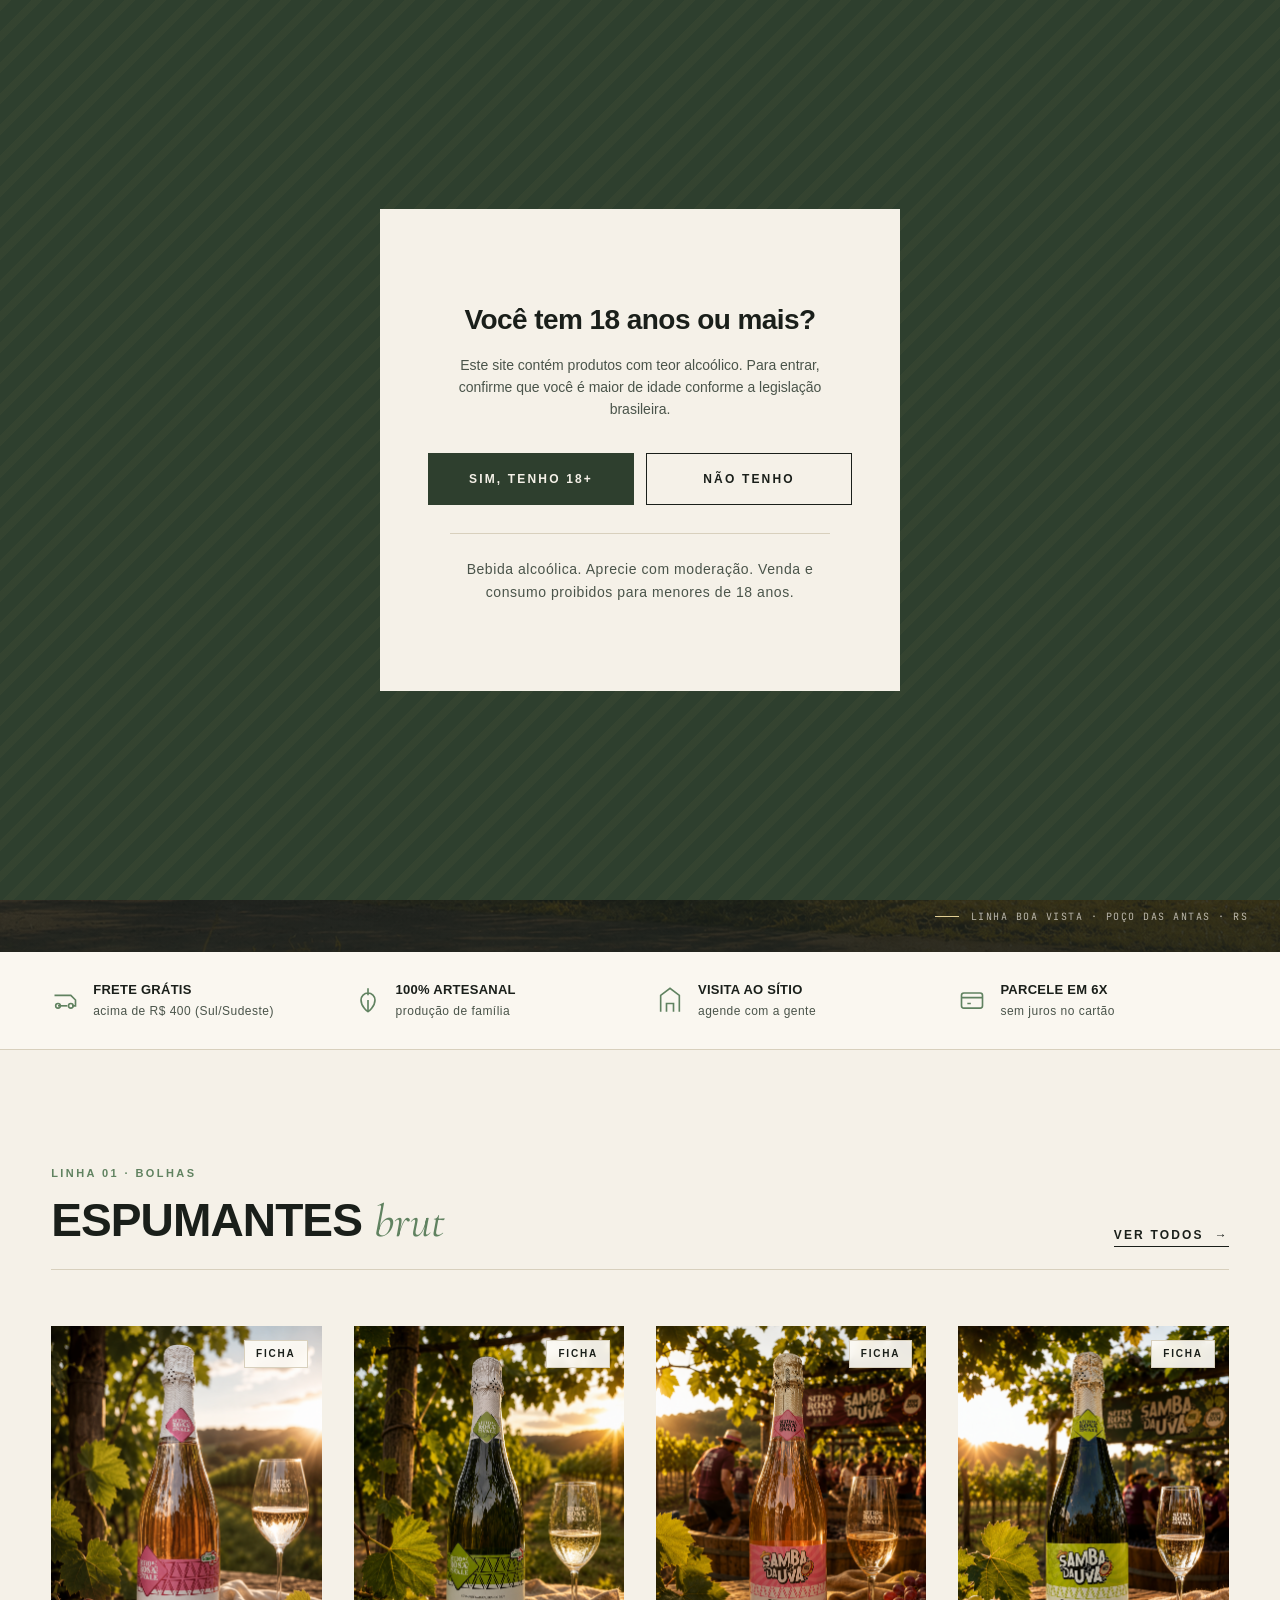
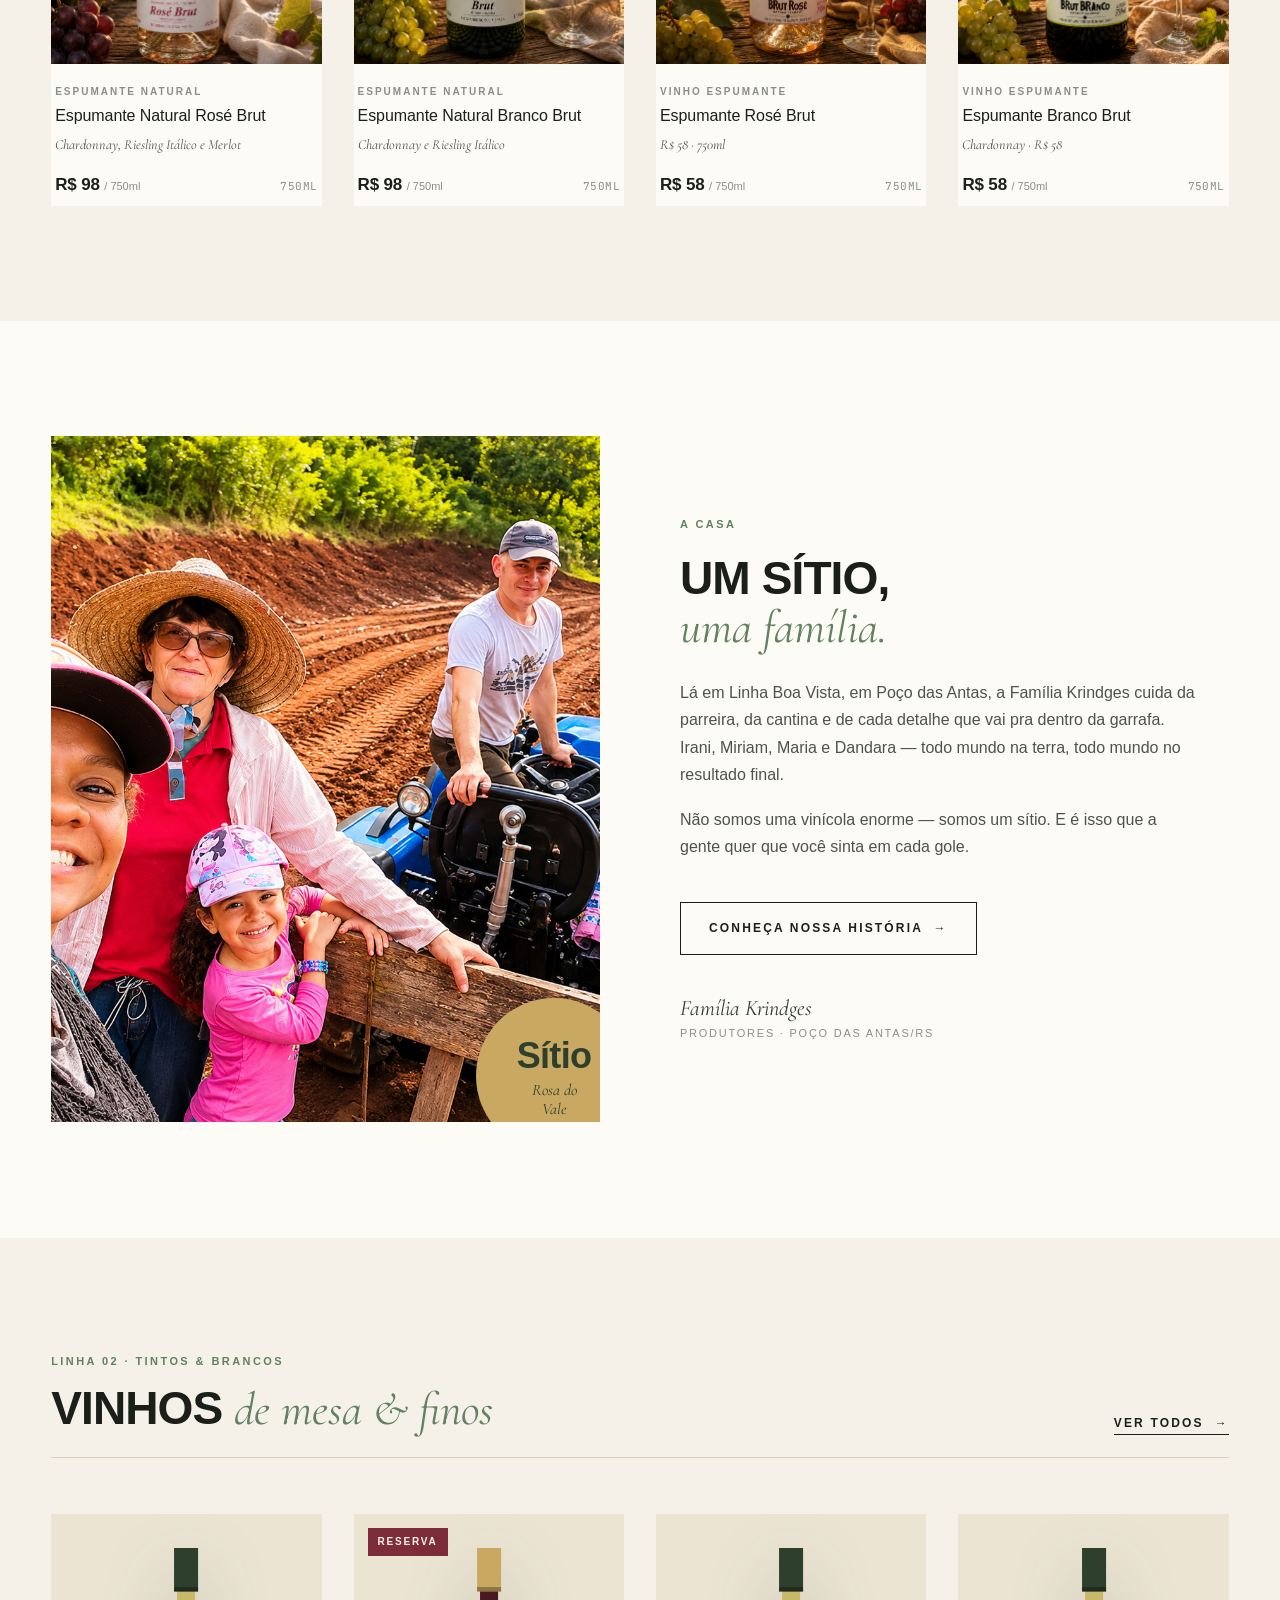
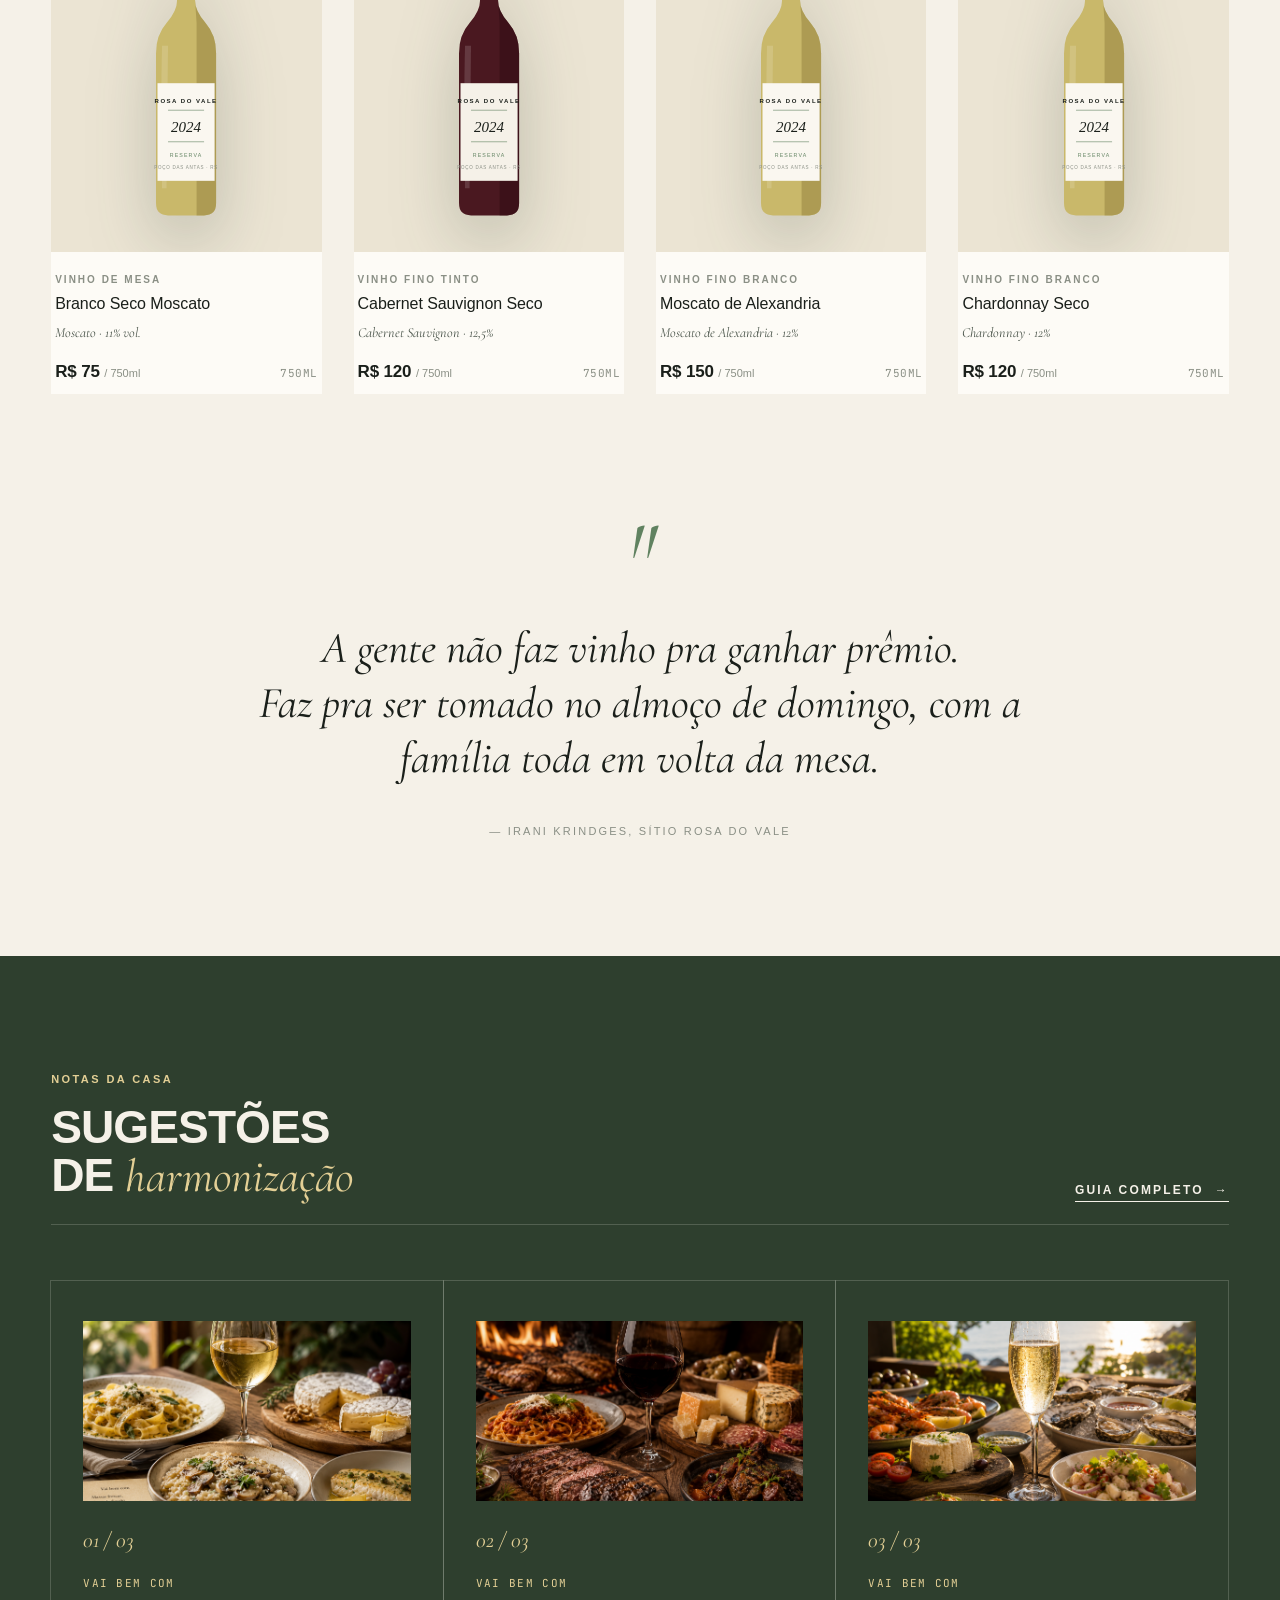
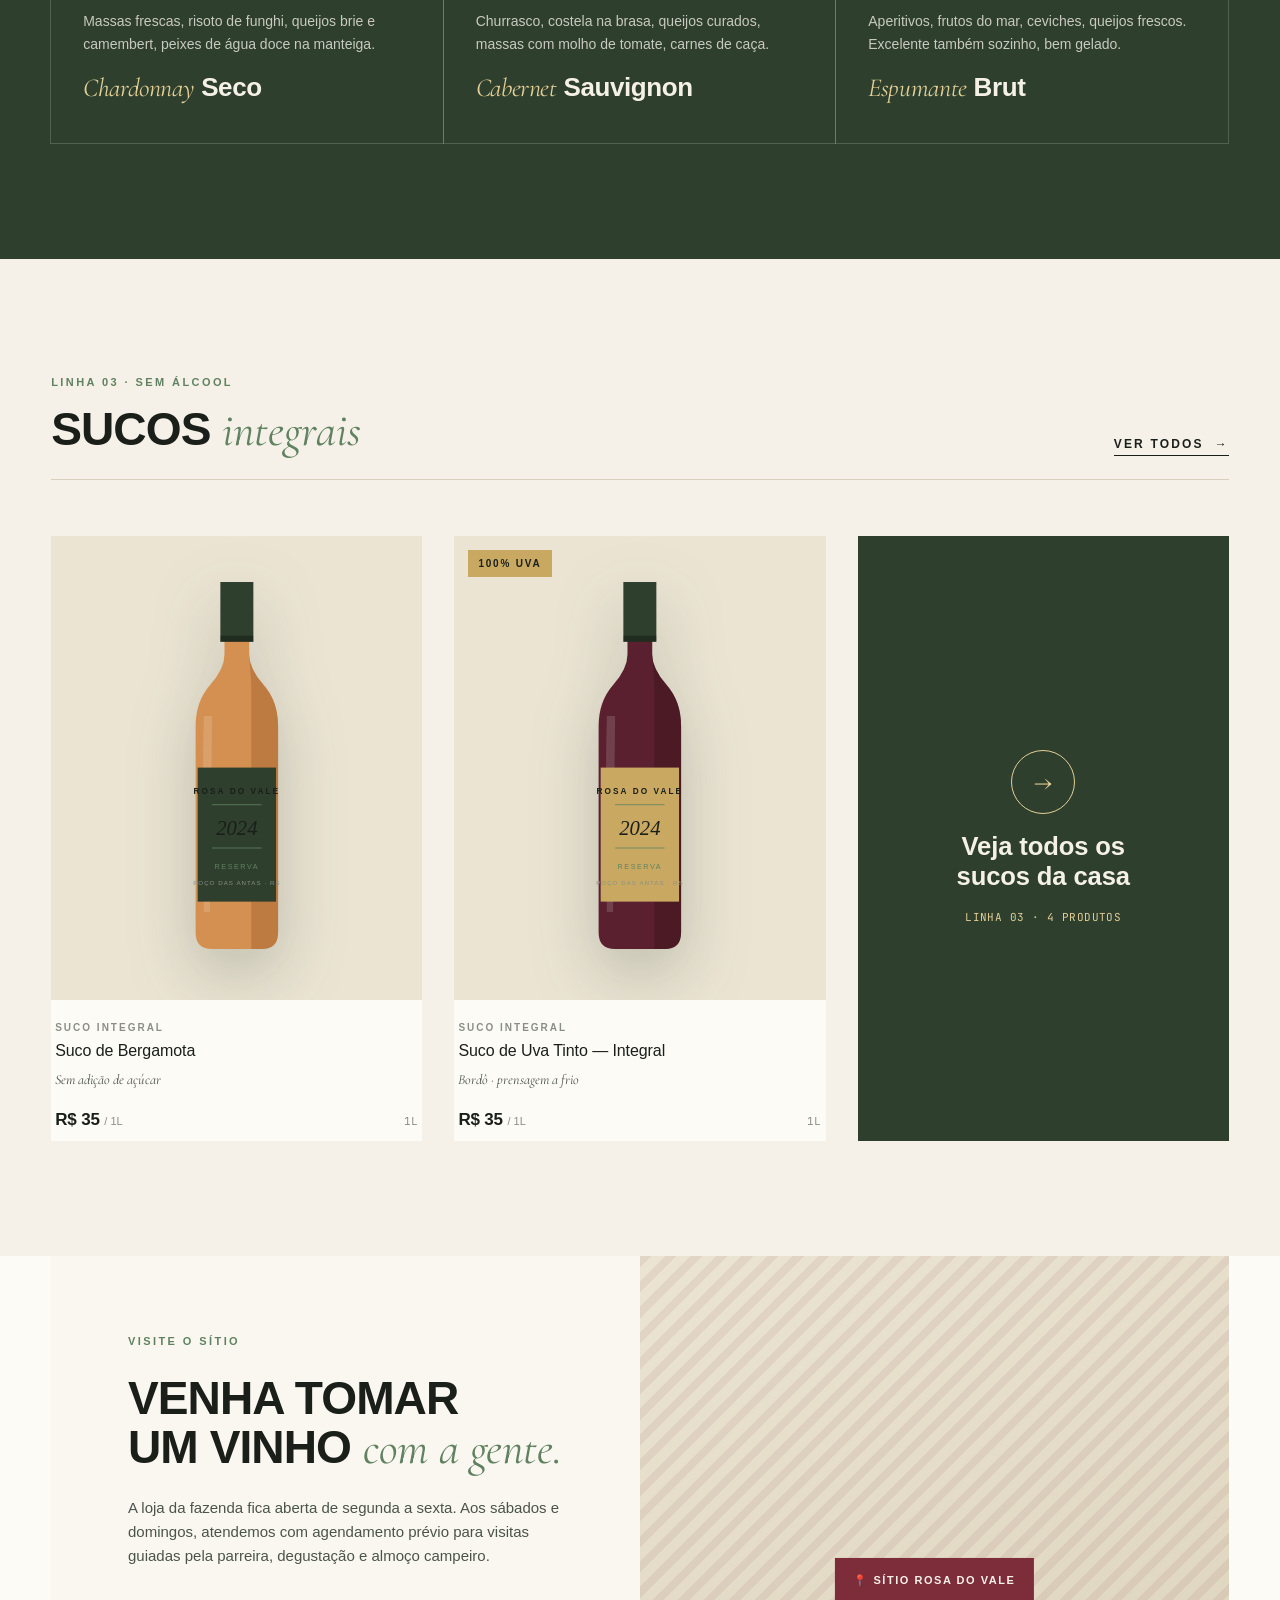
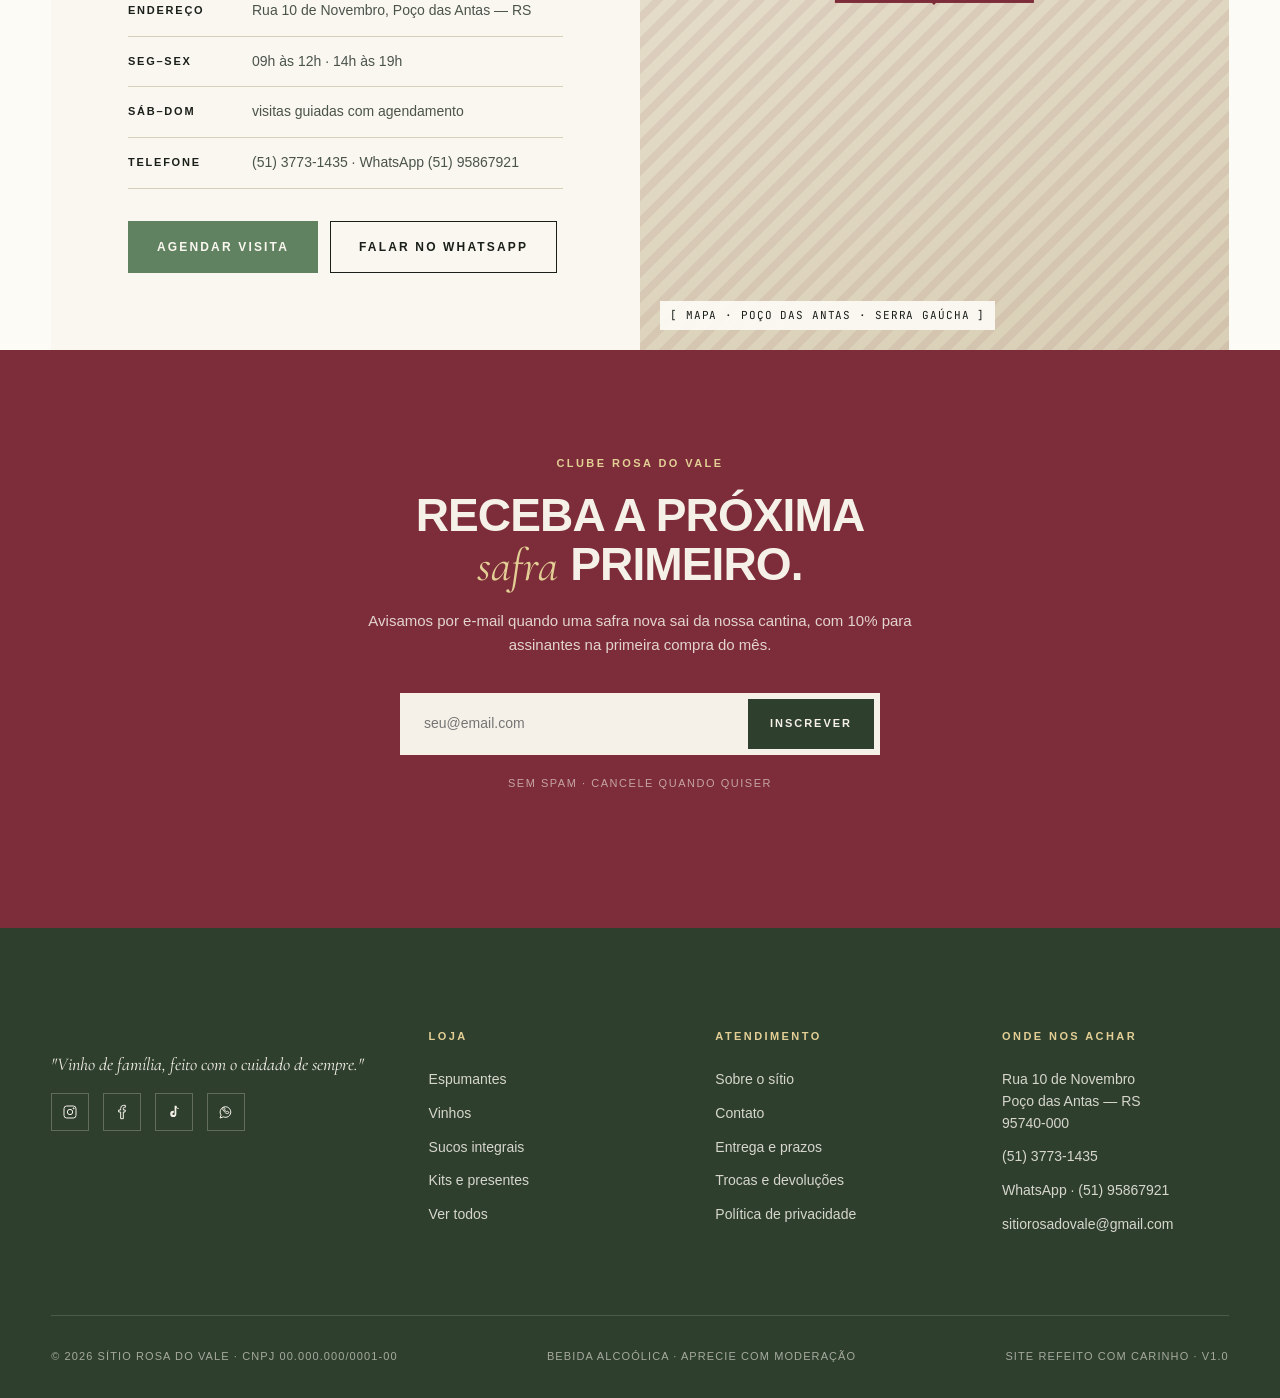
==== commit fdbc8f51: "fix: remove logo text, real images on homepage cards, Google Maps height, no gallery thumbs, no chip" ====
--- a/index.html
+++ b/index.html
@@ -1,4 +1,4 @@
-<!DOCTYPE html>
+﻿<!DOCTYPE html>
 <html lang="pt-BR">
 <head>
 <meta charset="UTF-8">
@@ -275,8 +275,6 @@
 <div class="age-modal" data-age-modal hidden>
   <div class="age-card">
     <div class="age-card__mark brand-mark">
-      <span class="brand-mark__top">ROSA DO VALE</span>
-      <span class="brand-mark__sub">vinhos & espumantes</span>
     </div>
     <h2>Você tem 18 anos ou mais?</h2>
     <p>Este site contém produtos com teor alcoólico. Para entrar, confirme que você é maior de idade conforme a legislação brasileira.</p>
@@ -329,8 +327,6 @@
     </nav>
     <a href="index.html" class="brand-mark" aria-label="Sítio Rosa do Vale - Início">
       <img src="Imagens/logo.png" alt="Sítio Rosa do Vale" class="brand-mark__logo">
-      <span class="brand-mark__top">ROSA DO VALE</span>
-      <span class="brand-mark__sub">vinhos & espumantes</span>
     </a>
     <div class="site-tools">
       <button class="tool-btn" aria-label="Buscar">
@@ -414,7 +410,8 @@
       <a href="produto.html?id=espumante-natural-rose-brut" class="product-card">
         <div class="product-card__media">
           <span class="product-card__tag">Novidade</span>
-          <svg class="bottle-svg bottle-rose" viewBox="0 0 120 360"><use href="#bottle"/></svg>
+          <img class="prod-img" src="Imagens/Espumante Natural Rosé Brut.png" alt="Espumante Natural Rosé Brut" loading="lazy">
+          <button class="card-ficha" data-ficha="espumante-natural-rose-brut" aria-label="Ver ficha técnica">Ficha</button>
           <div class="product-card__quick">
             <div class="card-stepper is-zero" data-stepper data-product-id="espumante-natural-rose-brut">
               <button class="card-stepper__dn" aria-label="Remover">−</button>
@@ -436,7 +433,8 @@
 
       <a href="produto.html?id=espumante-natural-branco-brut" class="product-card">
         <div class="product-card__media">
-          <svg class="bottle-svg bottle-branco" viewBox="0 0 120 360"><use href="#bottle"/></svg>
+          <img class="prod-img" src="Imagens/Espumante Natural Branco Brut.png" alt="Espumante Natural Branco Brut" loading="lazy">
+          <button class="card-ficha" data-ficha="espumante-natural-branco-brut" aria-label="Ver ficha técnica">Ficha</button>
           <div class="product-card__quick">
             <div class="card-stepper is-zero" data-stepper data-product-id="espumante-natural-branco-brut">
               <button class="card-stepper__dn" aria-label="Remover">−</button>
@@ -459,7 +457,8 @@
       <a href="produto.html?id=vinho-espumante-natural-rose-brut" class="product-card">
         <div class="product-card__media">
           <span class="product-card__tag">Best-seller</span>
-          <svg class="bottle-svg bottle-rose" viewBox="0 0 120 360"><use href="#bottle"/></svg>
+          <img class="prod-img" src="Imagens/Vinho Espumante Natural Rosé Brut.png" alt="Vinho Espumante Natural Rosé Brut" loading="lazy">
+          <button class="card-ficha" data-ficha="vinho-espumante-natural-rose-brut" aria-label="Ver ficha técnica">Ficha</button>
           <div class="product-card__quick">
             <div class="card-stepper is-zero" data-stepper data-product-id="vinho-espumante-natural-rose-brut">
               <button class="card-stepper__dn" aria-label="Remover">−</button>
@@ -481,7 +480,8 @@
 
       <a href="produto.html?id=vinho-espumante-natural-branco-brut" class="product-card">
         <div class="product-card__media">
-          <svg class="bottle-svg bottle-branco" viewBox="0 0 120 360"><use href="#bottle"/></svg>
+          <img class="prod-img" src="Imagens/Vinho Espumante Natural Branco Brut.png" alt="Vinho Espumante Natural Branco Brut" loading="lazy">
+          <button class="card-ficha" data-ficha="vinho-espumante-natural-branco-brut" aria-label="Ver ficha técnica">Ficha</button>
           <div class="product-card__quick">
             <div class="card-stepper is-zero" data-stepper data-product-id="vinho-espumante-natural-branco-brut">
               <button class="card-stepper__dn" aria-label="Remover">−</button>
@@ -772,8 +772,6 @@
     <div class="footer-grid">
       <div class="footer-brand">
         <div class="brand-mark">
-          <span class="brand-mark__top">ROSA DO VALE</span>
-          <span class="brand-mark__sub">vinhos &amp; espumantes</span>
         </div>
         <p class="footer-tag">"Vinho de família, feito com o cuidado de sempre."</p>
         <div class="socials">
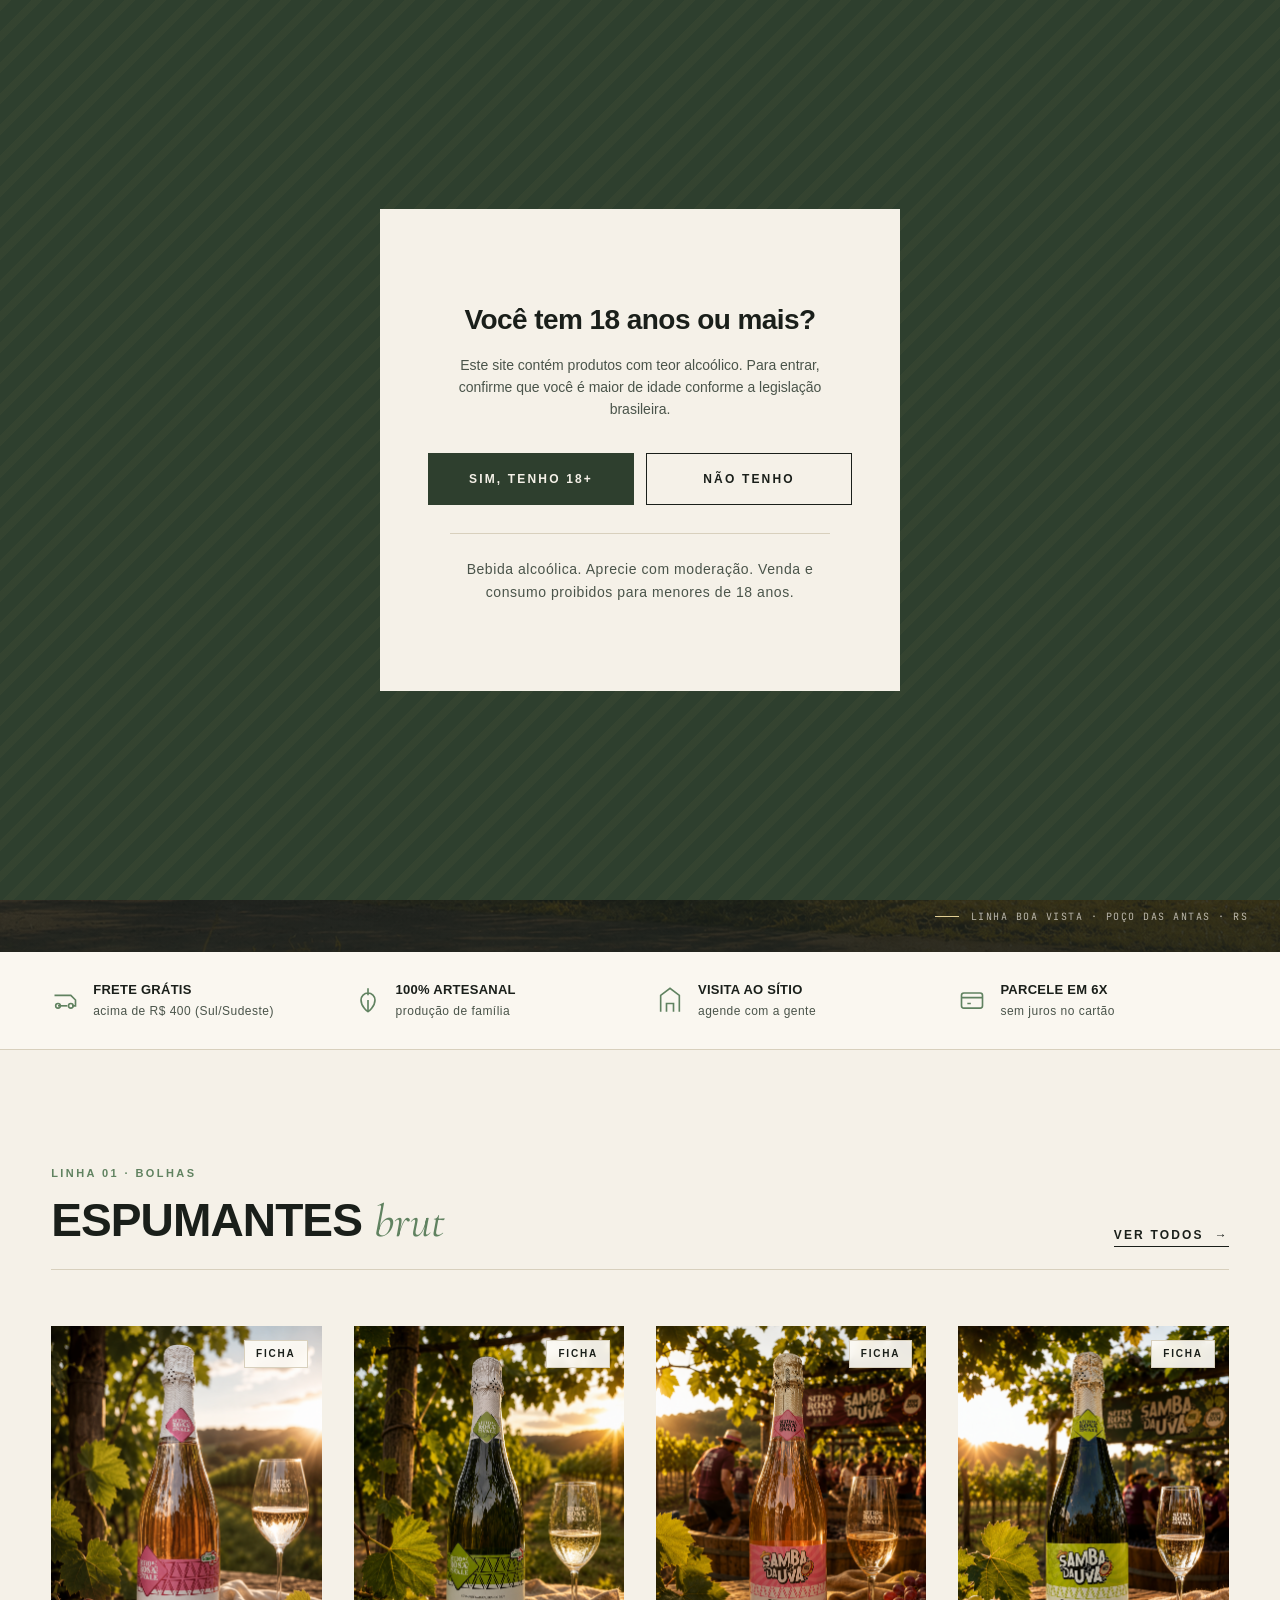
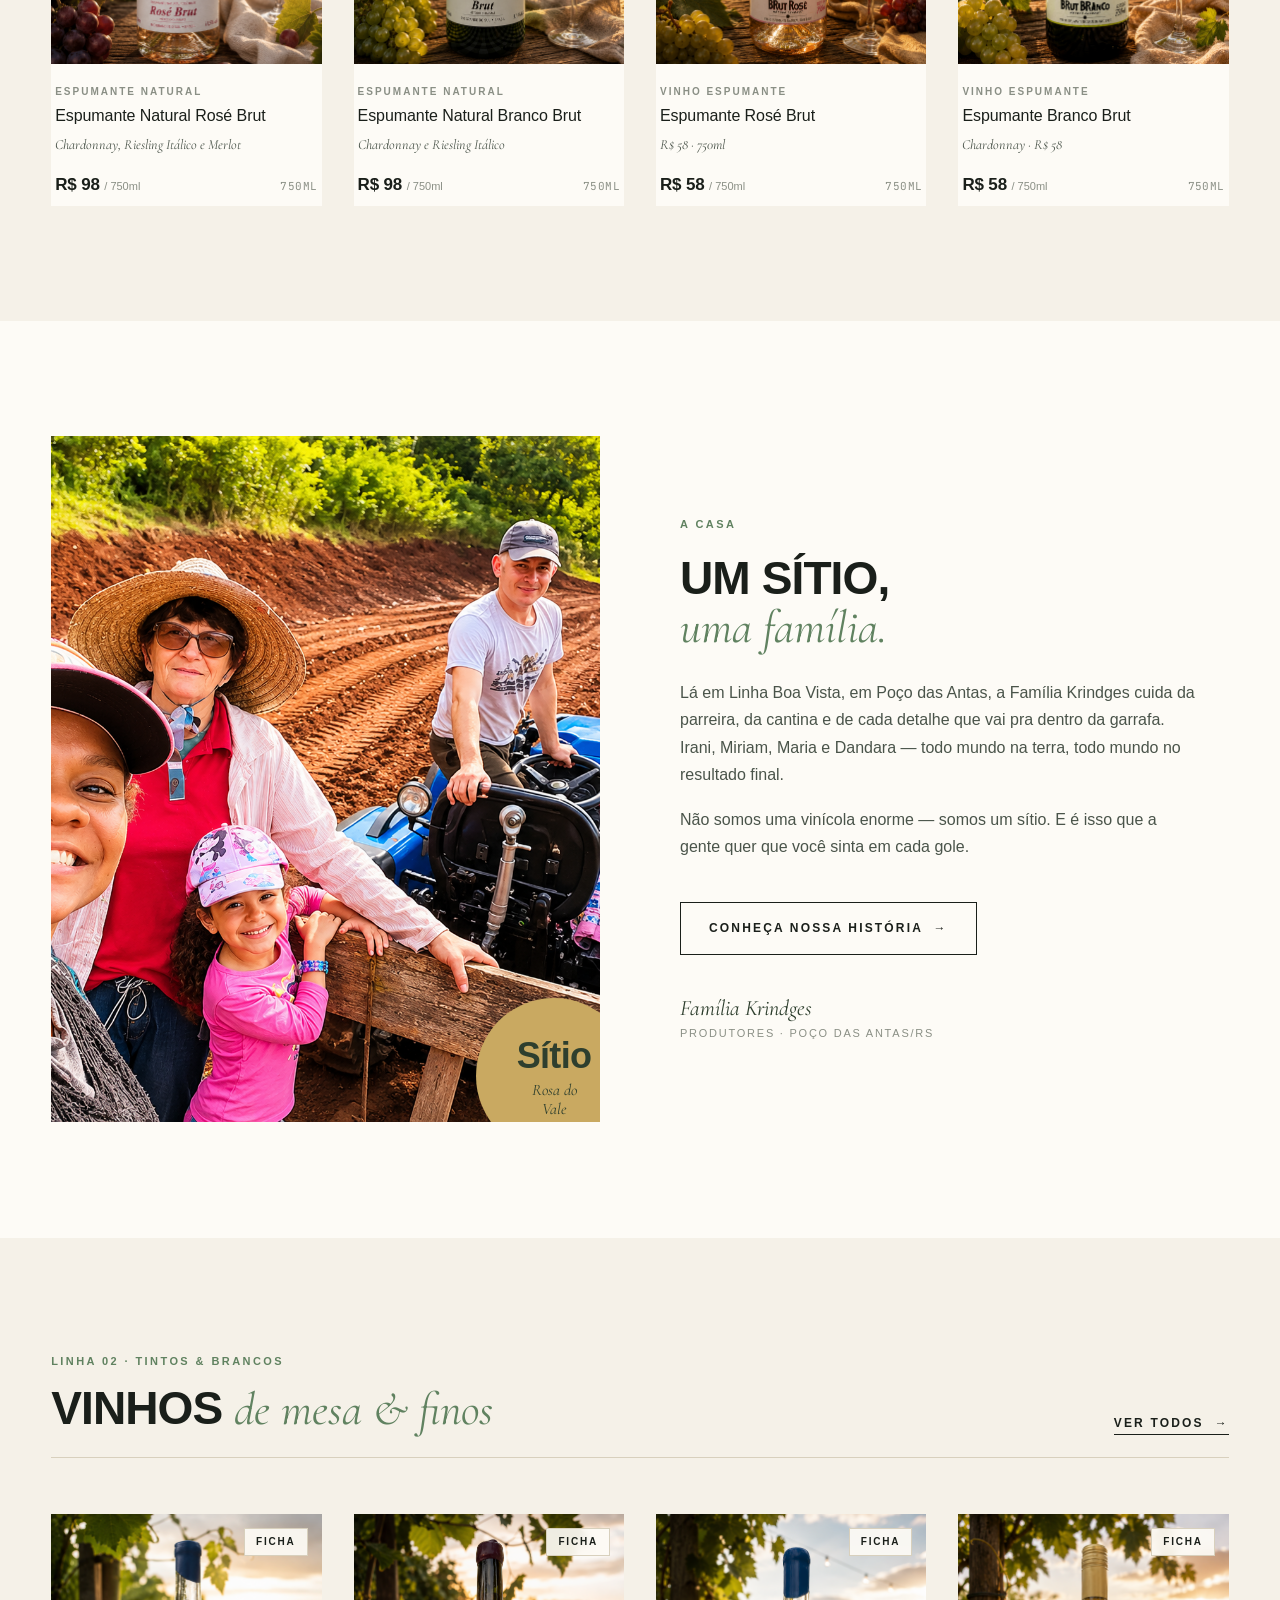
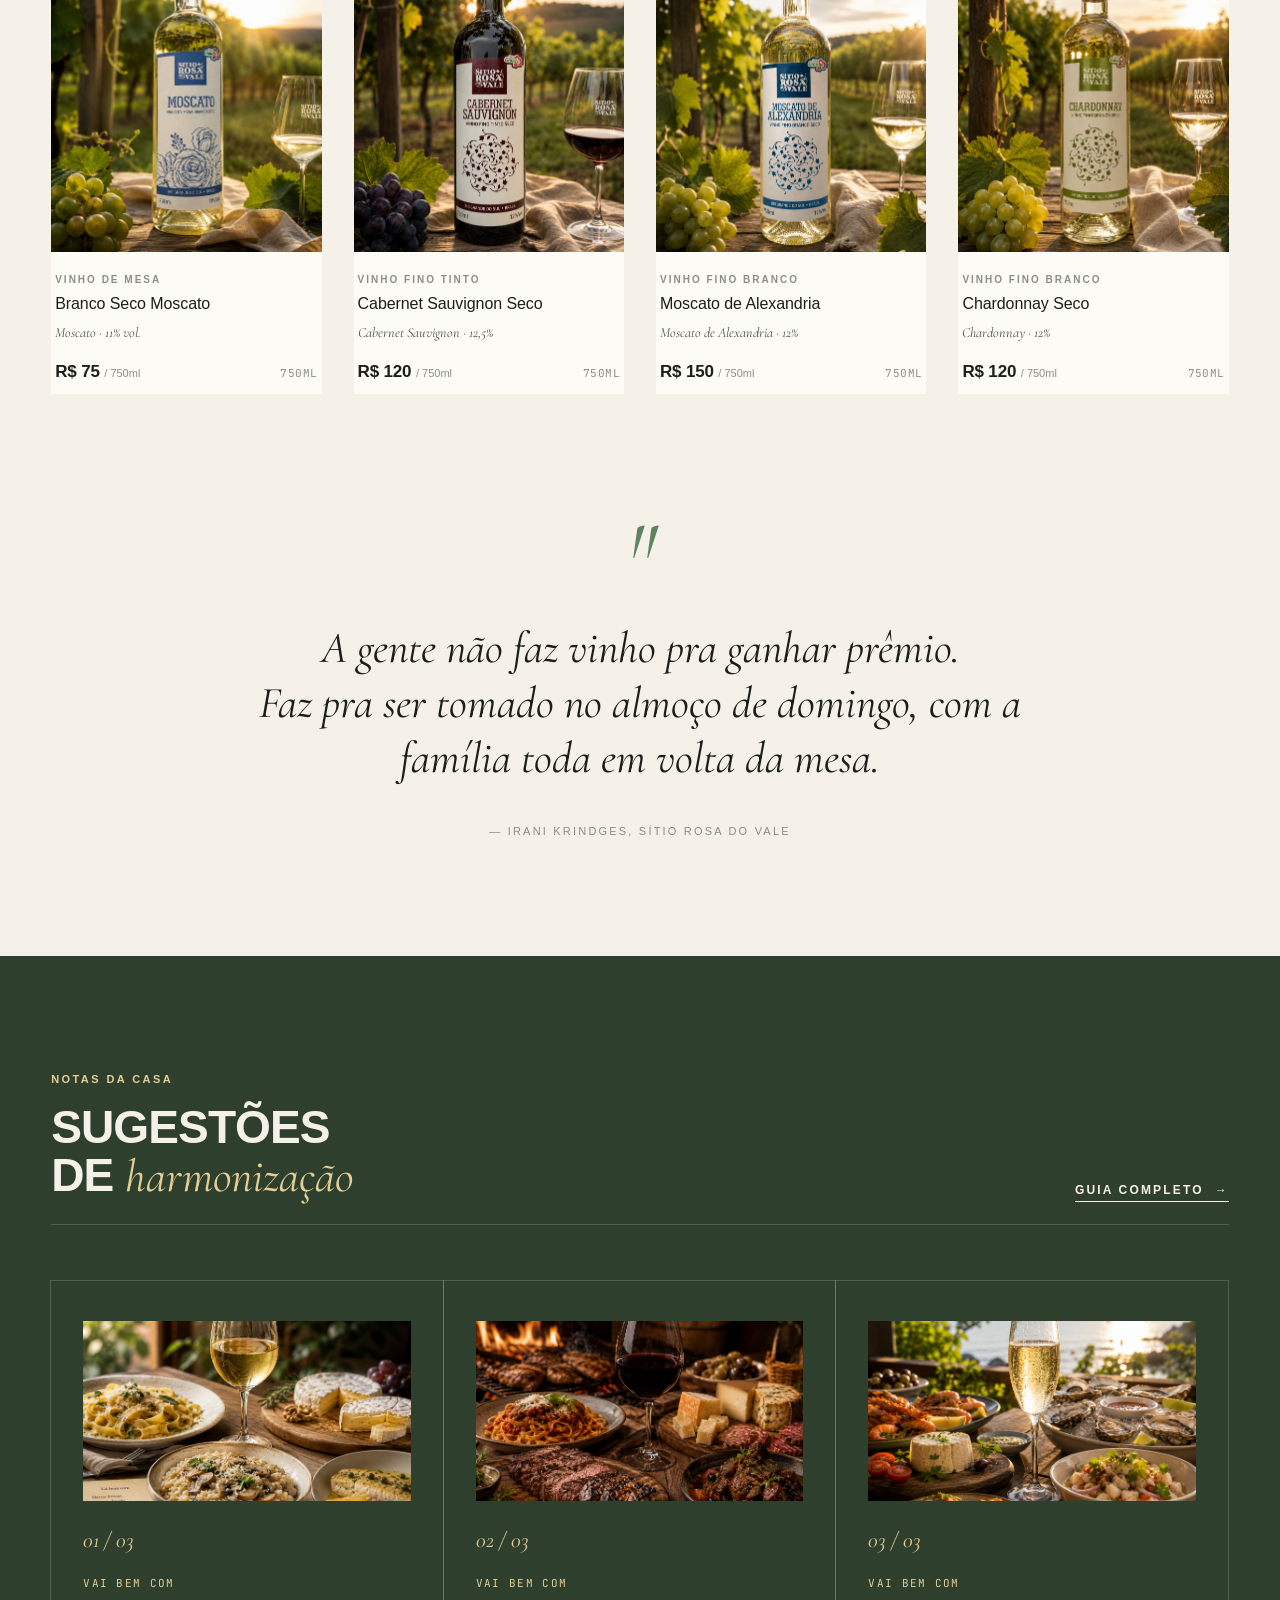
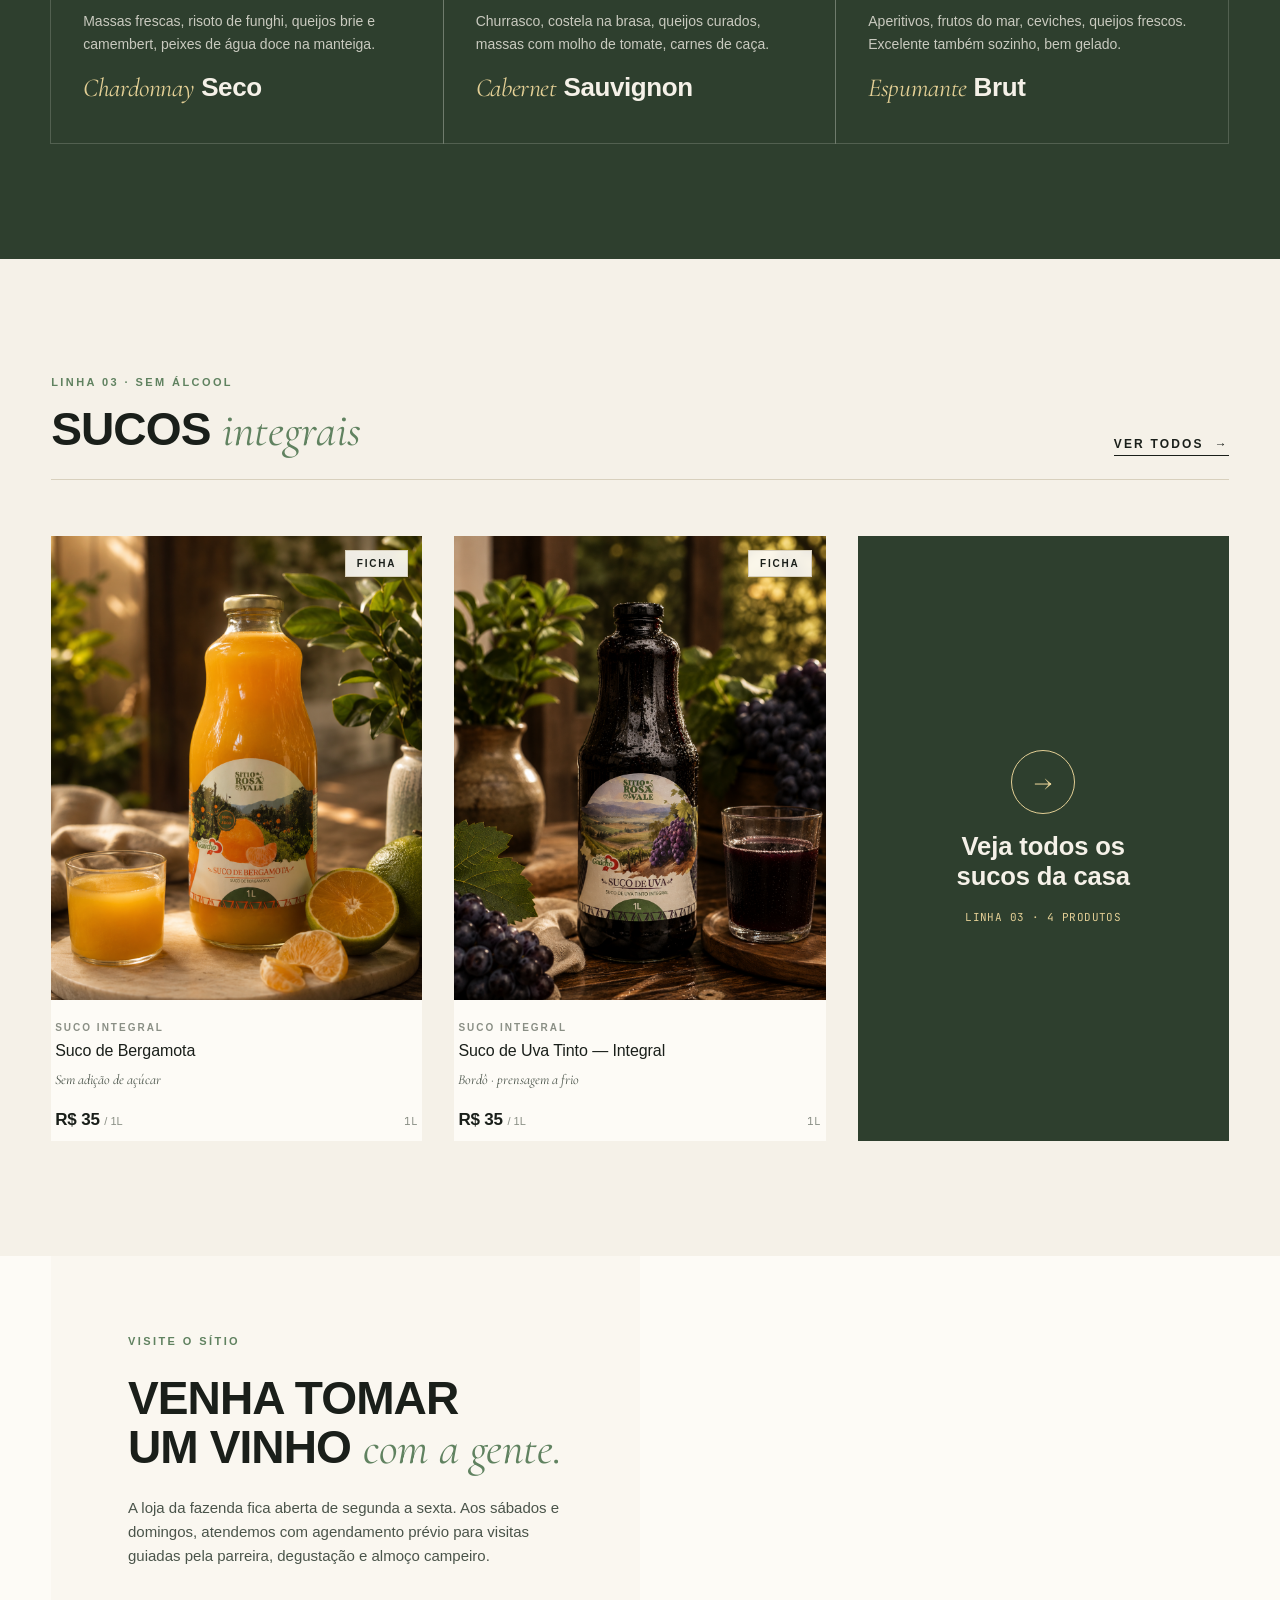
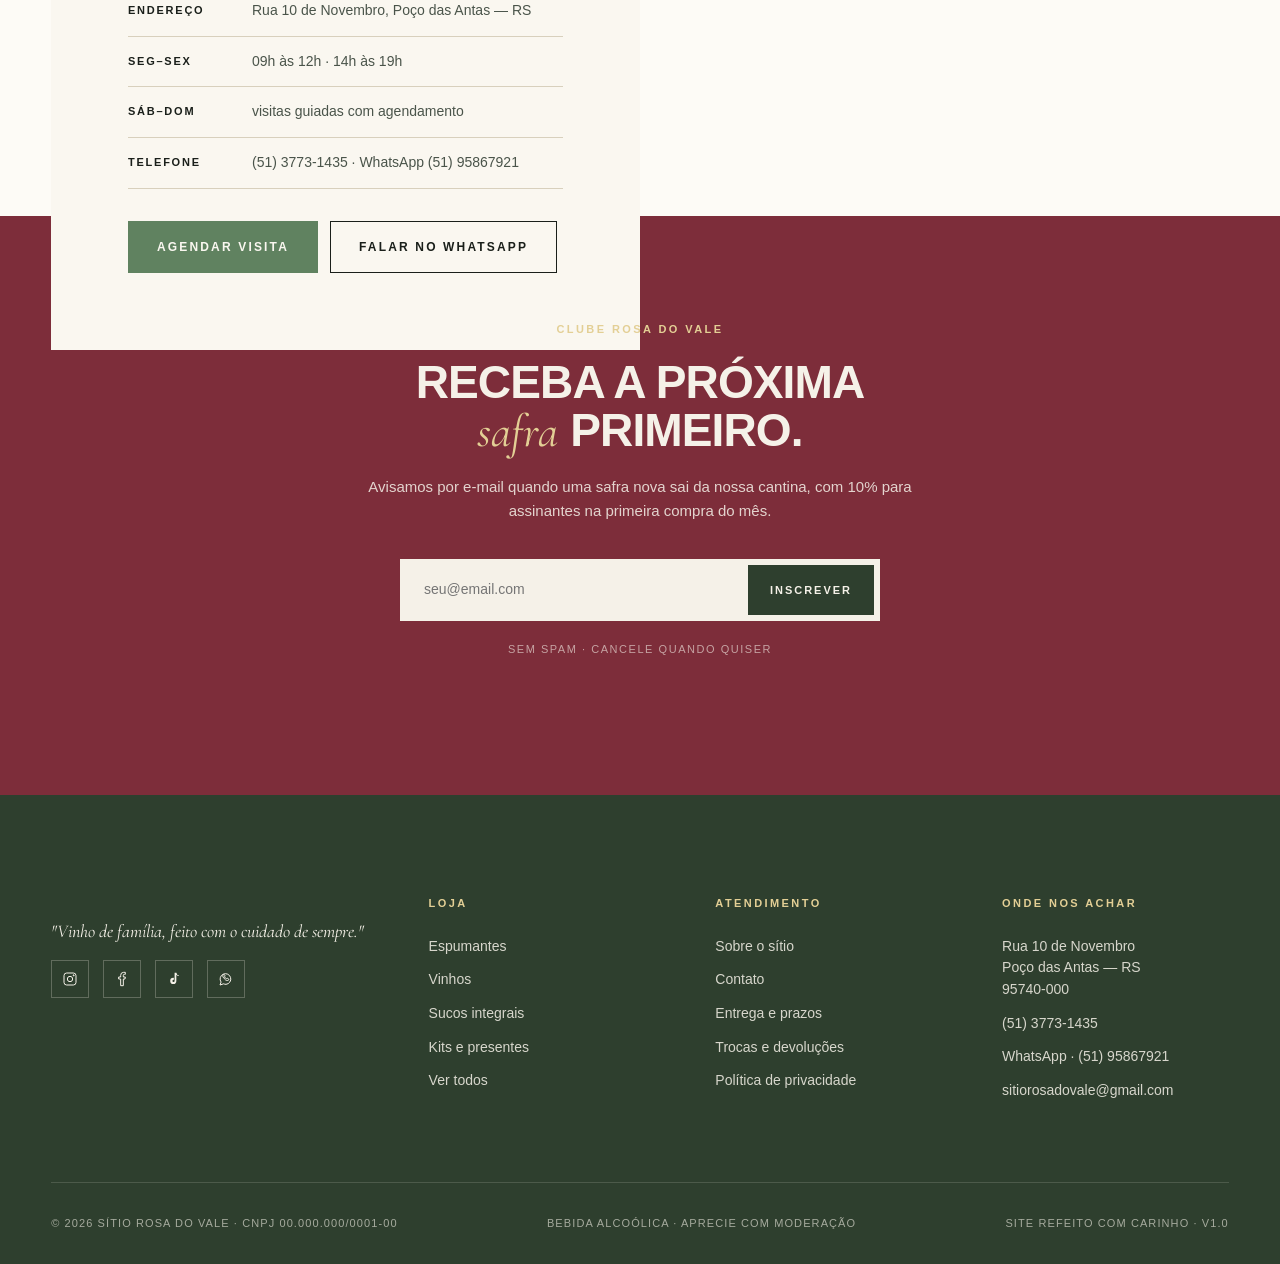
==== commit eda56d49: "fix: real images on all homepage product cards, Google Maps on index.html" ====
--- a/index.html
+++ b/index.html
@@ -203,6 +203,7 @@
   .visit-grid {
     display: grid;
     grid-template-columns: 1fr 1fr;
+    height: 560px;
     min-height: 560px;
   }
   @media (max-width: 900px) { .visit-grid { grid-template-columns: 1fr; } }
@@ -214,7 +215,7 @@
     justify-content: center;
     gap: 24px;
   }
-  .visit-grid__map { position: relative; min-height: 400px; }
+  .visit-grid__map { position: relative; min-height: 400px; height: 100%; }
   .visit-grid__map .ph { position: absolute; inset: 0; }
   .visit-grid__pin {
     position: absolute;
@@ -548,7 +549,8 @@
     <div class="product-grid">
       <a href="produto.html?id=vinho-mesa-branco-moscato" class="product-card">
         <div class="product-card__media">
-          <svg class="bottle-svg bottle-branco" viewBox="0 0 120 360"><use href="#bottle"/></svg>
+          <img class="prod-img" src="Imagens/Vinho de Mesa branco Seco Moscato.png" alt="Vinho de Mesa Branco Seco Moscato" loading="lazy">
+          <button class="card-ficha" data-ficha="vinho-mesa-branco-moscato" aria-label="Ver ficha técnica">Ficha</button>
           <div class="product-card__quick"><div class="card-stepper is-zero" data-stepper data-product-id="vinho-mesa-branco-moscato"><button class="card-stepper__dn" aria-label="Remover">−</button><span class="card-stepper__n">0</span><button class="card-stepper__up" aria-label="Adicionar">Adicionar</button></div></div>
         </div>
         <div class="product-card__body">
@@ -565,7 +567,8 @@
       <a href="produto.html?id=vinho-fino-tinto-cabernet-sauvignon" class="product-card">
         <div class="product-card__media">
           <span class="product-card__tag tag-wine" style="background:var(--wine); color:var(--cream);">Reserva</span>
-          <svg class="bottle-svg bottle-tinto" viewBox="0 0 120 360"><use href="#bottle"/></svg>
+          <img class="prod-img" src="Imagens/Vinho Fino Tinto Seco Cabernet Sauvignon.png" alt="Vinho Fino Tinto Seco Cabernet Sauvignon" loading="lazy">
+          <button class="card-ficha" data-ficha="vinho-fino-tinto-cabernet-sauvignon" aria-label="Ver ficha técnica">Ficha</button>
           <div class="product-card__quick"><div class="card-stepper is-zero" data-stepper data-product-id="vinho-fino-tinto-cabernet-sauvignon"><button class="card-stepper__dn" aria-label="Remover">−</button><span class="card-stepper__n">0</span><button class="card-stepper__up" aria-label="Adicionar">Adicionar</button></div></div>
         </div>
         <div class="product-card__body">
@@ -581,7 +584,8 @@
 
       <a href="produto.html?id=vinho-fino-branco-moscato-alexandria" class="product-card">
         <div class="product-card__media">
-          <svg class="bottle-svg bottle-branco" viewBox="0 0 120 360"><use href="#bottle"/></svg>
+          <img class="prod-img" src="Imagens/Vinho Fino Branco Seco Moscato de Alexandria.png" alt="Vinho Fino Branco Seco Moscato de Alexandria" loading="lazy">
+          <button class="card-ficha" data-ficha="vinho-fino-branco-moscato-alexandria" aria-label="Ver ficha técnica">Ficha</button>
           <div class="product-card__quick"><div class="card-stepper is-zero" data-stepper data-product-id="vinho-fino-branco-moscato-alexandria"><button class="card-stepper__dn" aria-label="Remover">−</button><span class="card-stepper__n">0</span><button class="card-stepper__up" aria-label="Adicionar">Adicionar</button></div></div>
         </div>
         <div class="product-card__body">
@@ -597,7 +601,8 @@
 
       <a href="produto.html?id=vinho-fino-branco-chardonnay" class="product-card">
         <div class="product-card__media">
-          <svg class="bottle-svg bottle-branco" viewBox="0 0 120 360"><use href="#bottle"/></svg>
+          <img class="prod-img" src="Imagens/Vinho Fino Branco Seco Chardonnay.png" alt="Vinho Fino Branco Seco Chardonnay" loading="lazy">
+          <button class="card-ficha" data-ficha="vinho-fino-branco-chardonnay" aria-label="Ver ficha técnica">Ficha</button>
           <div class="product-card__quick"><div class="card-stepper is-zero" data-stepper data-product-id="vinho-fino-branco-chardonnay"><button class="card-stepper__dn" aria-label="Remover">−</button><span class="card-stepper__n">0</span><button class="card-stepper__up" aria-label="Adicionar">Adicionar</button></div></div>
         </div>
         <div class="product-card__body">
@@ -679,7 +684,8 @@
     <div class="product-grid product-grid--3">
       <a href="produto.html?id=suco-bergamota" class="product-card">
         <div class="product-card__media">
-          <svg class="bottle-svg bottle-laranja" viewBox="0 0 120 360"><use href="#bottle"/></svg>
+          <img class="prod-img" src="Imagens/Suco de Bergamota.png" alt="Suco de Bergamota" loading="lazy">
+          <button class="card-ficha" data-ficha="suco-bergamota" aria-label="Ver ficha técnica">Ficha</button>
           <div class="product-card__quick"><div class="card-stepper is-zero" data-stepper data-product-id="suco-bergamota"><button class="card-stepper__dn" aria-label="Remover">−</button><span class="card-stepper__n">0</span><button class="card-stepper__up" aria-label="Adicionar">Adicionar</button></div></div>
         </div>
         <div class="product-card__body">
@@ -696,7 +702,8 @@
       <a href="produto.html?id=suco-uva-tinto-integral" class="product-card">
         <div class="product-card__media">
           <span class="product-card__tag tag-gold" style="background:var(--gold); color:var(--ink);">100% uva</span>
-          <svg class="bottle-svg bottle-suco" viewBox="0 0 120 360"><use href="#bottle"/></svg>
+          <img class="prod-img" src="Imagens/Suco de Uva Tinto – Integral.png" alt="Suco de Uva Tinto Integral" loading="lazy">
+          <button class="card-ficha" data-ficha="suco-uva-tinto-integral" aria-label="Ver ficha técnica">Ficha</button>
           <div class="product-card__quick"><div class="card-stepper is-zero" data-stepper data-product-id="suco-uva-tinto-integral"><button class="card-stepper__dn" aria-label="Remover">−</button><span class="card-stepper__n">0</span><button class="card-stepper__up" aria-label="Adicionar">Adicionar</button></div></div>
         </div>
         <div class="product-card__body">
@@ -743,10 +750,12 @@
         </div>
       </div>
       <div class="visit-grid__map">
-        <div class="ph ph--cream" style="height:100%;">
-          <span class="ph__label">[ mapa · poço das antas · serra gaúcha ]</span>
-        </div>
-        <div class="visit-grid__pin">📍 Sítio Rosa do Vale</div>
+        <iframe
+          class="visit-map-iframe"
+          src="https://www.google.com/maps/embed?pb=!1m18!1m12!1m3!1d3471.836!2d-51.6527032!3d-29.4228378!2m3!1f0!2f0!3f0!3m2!1i1024!2i768!4f13.1!3m3!1m2!1s0x951c136dec40f54f%3A0x6e6567530825e37!2zU8OtdGlvIFJvc2EgZG8gVmFsZQ!5e0!3m2!1spt-BR!2sbr!4v1716829200000"
+          allowfullscreen loading="lazy" referrerpolicy="no-referrer-when-downgrade"
+          title="Sítio Rosa do Vale no Google Maps">
+        </iframe>
       </div>
     </div>
   </div>
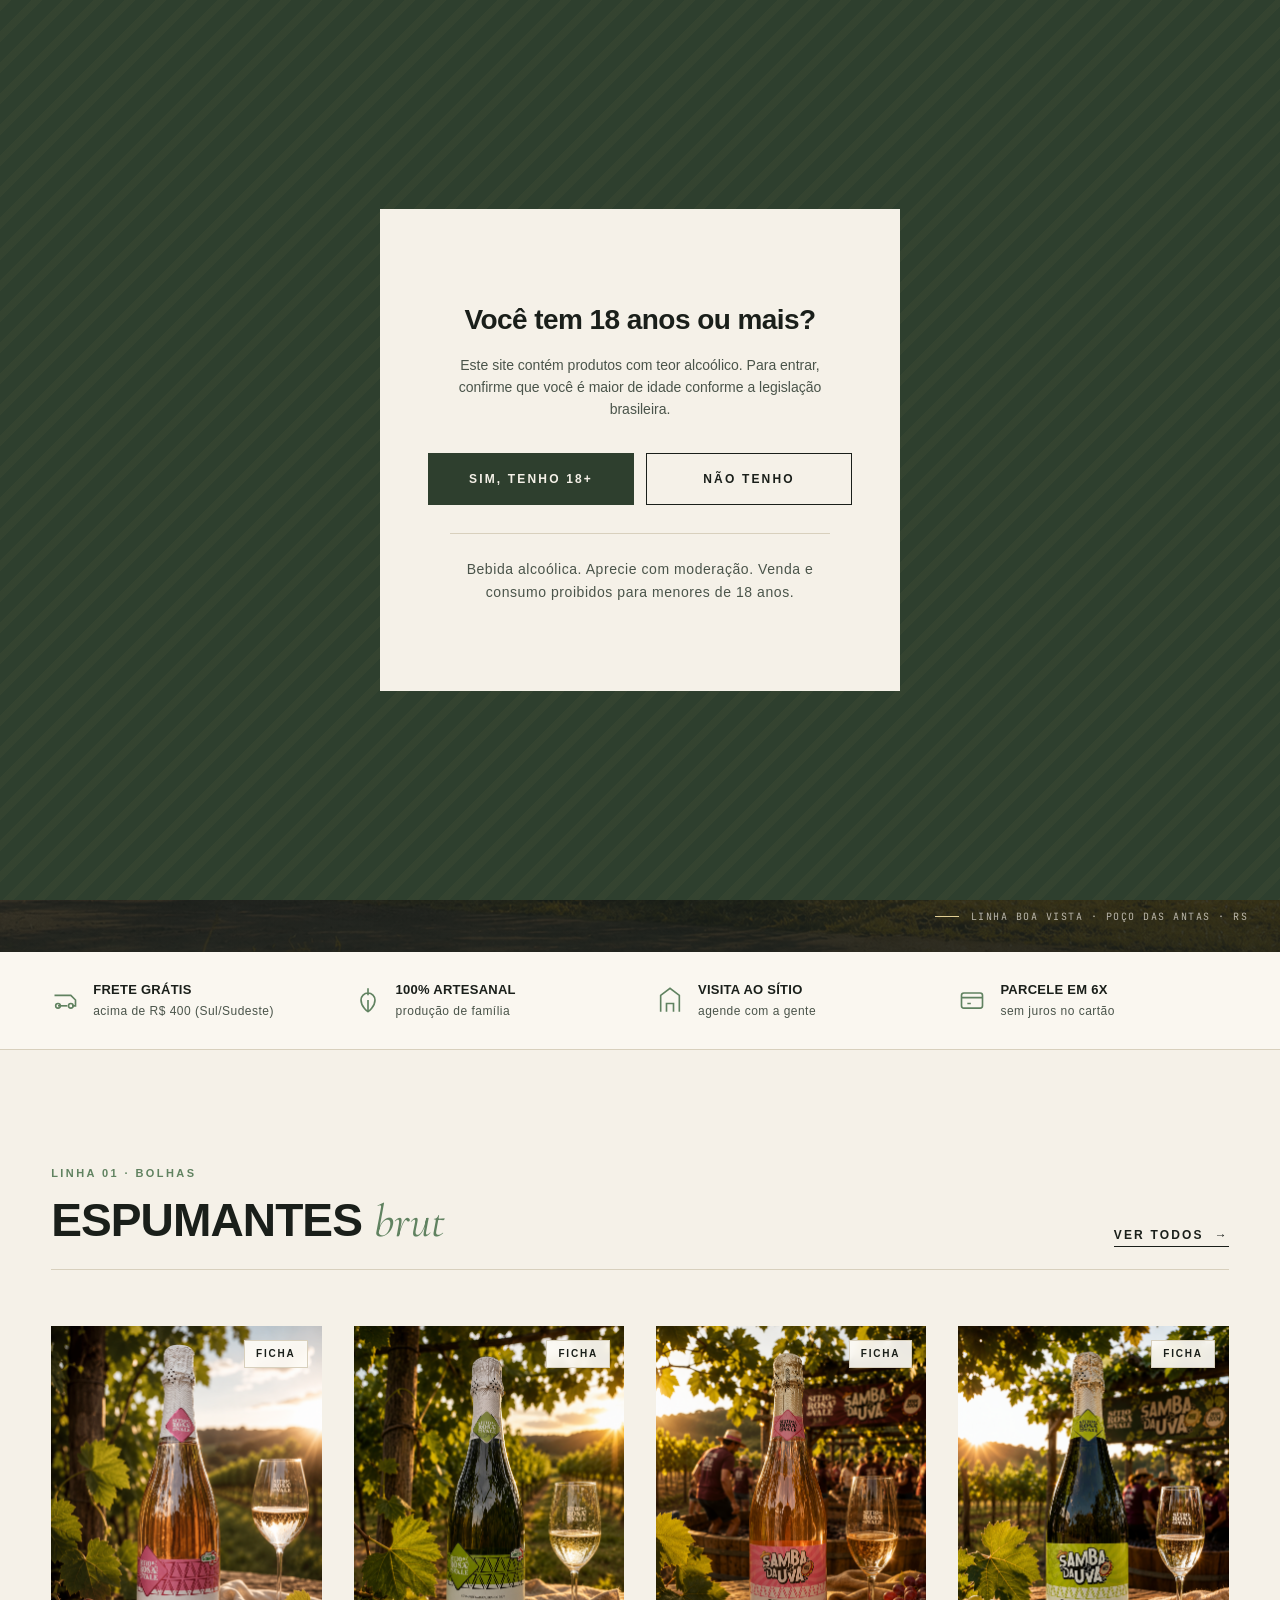
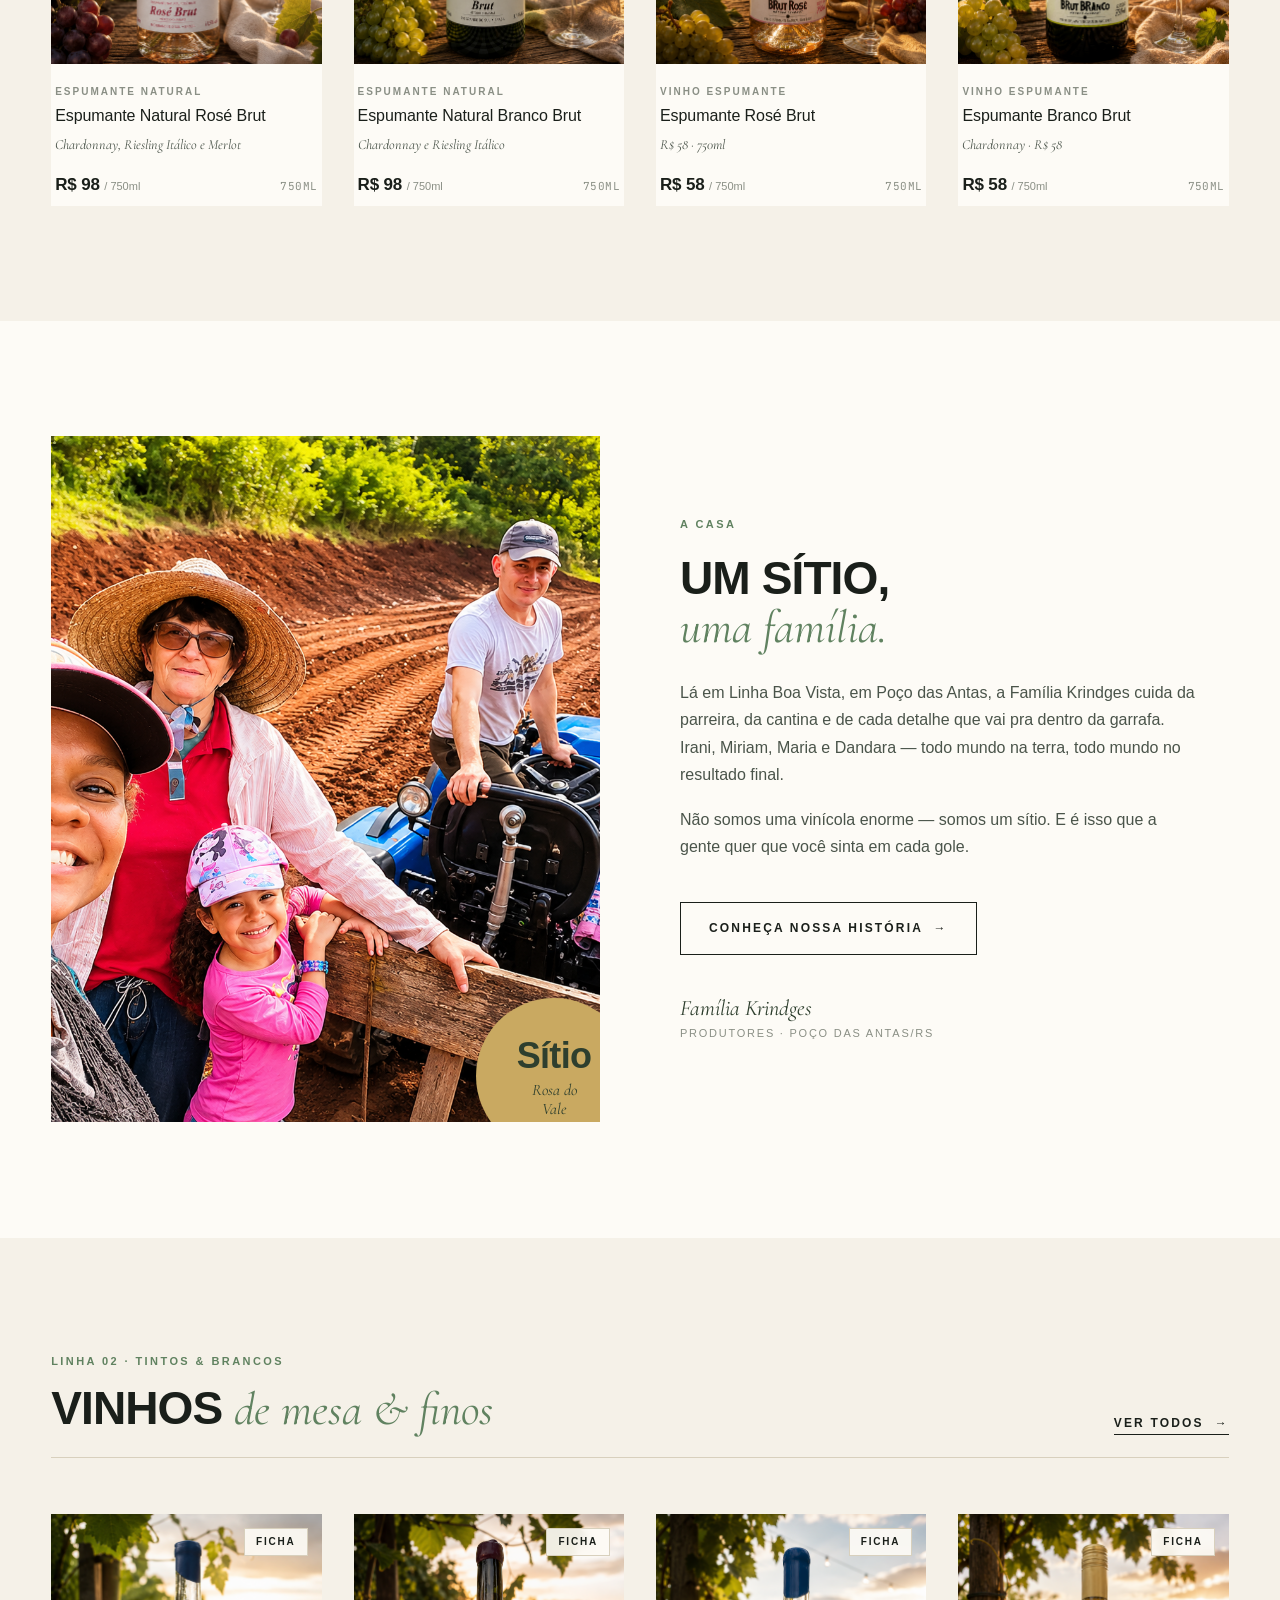
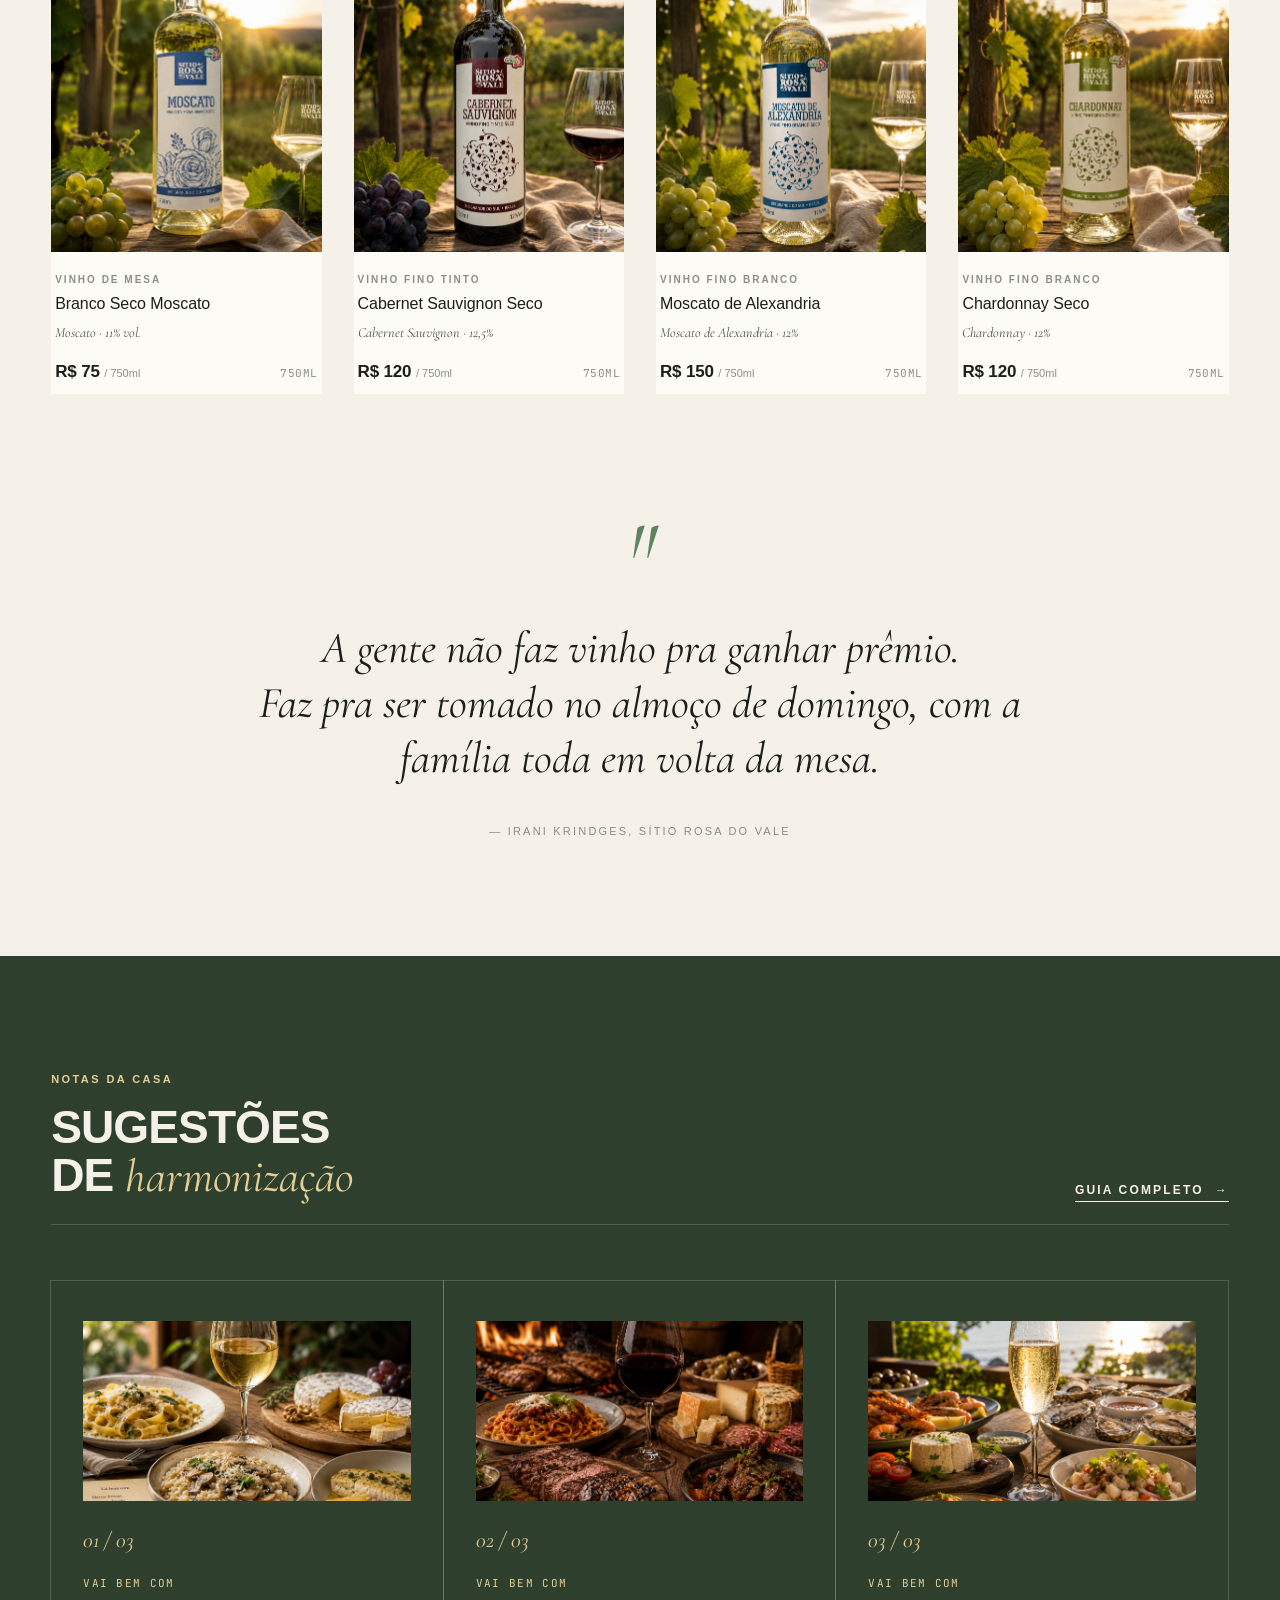
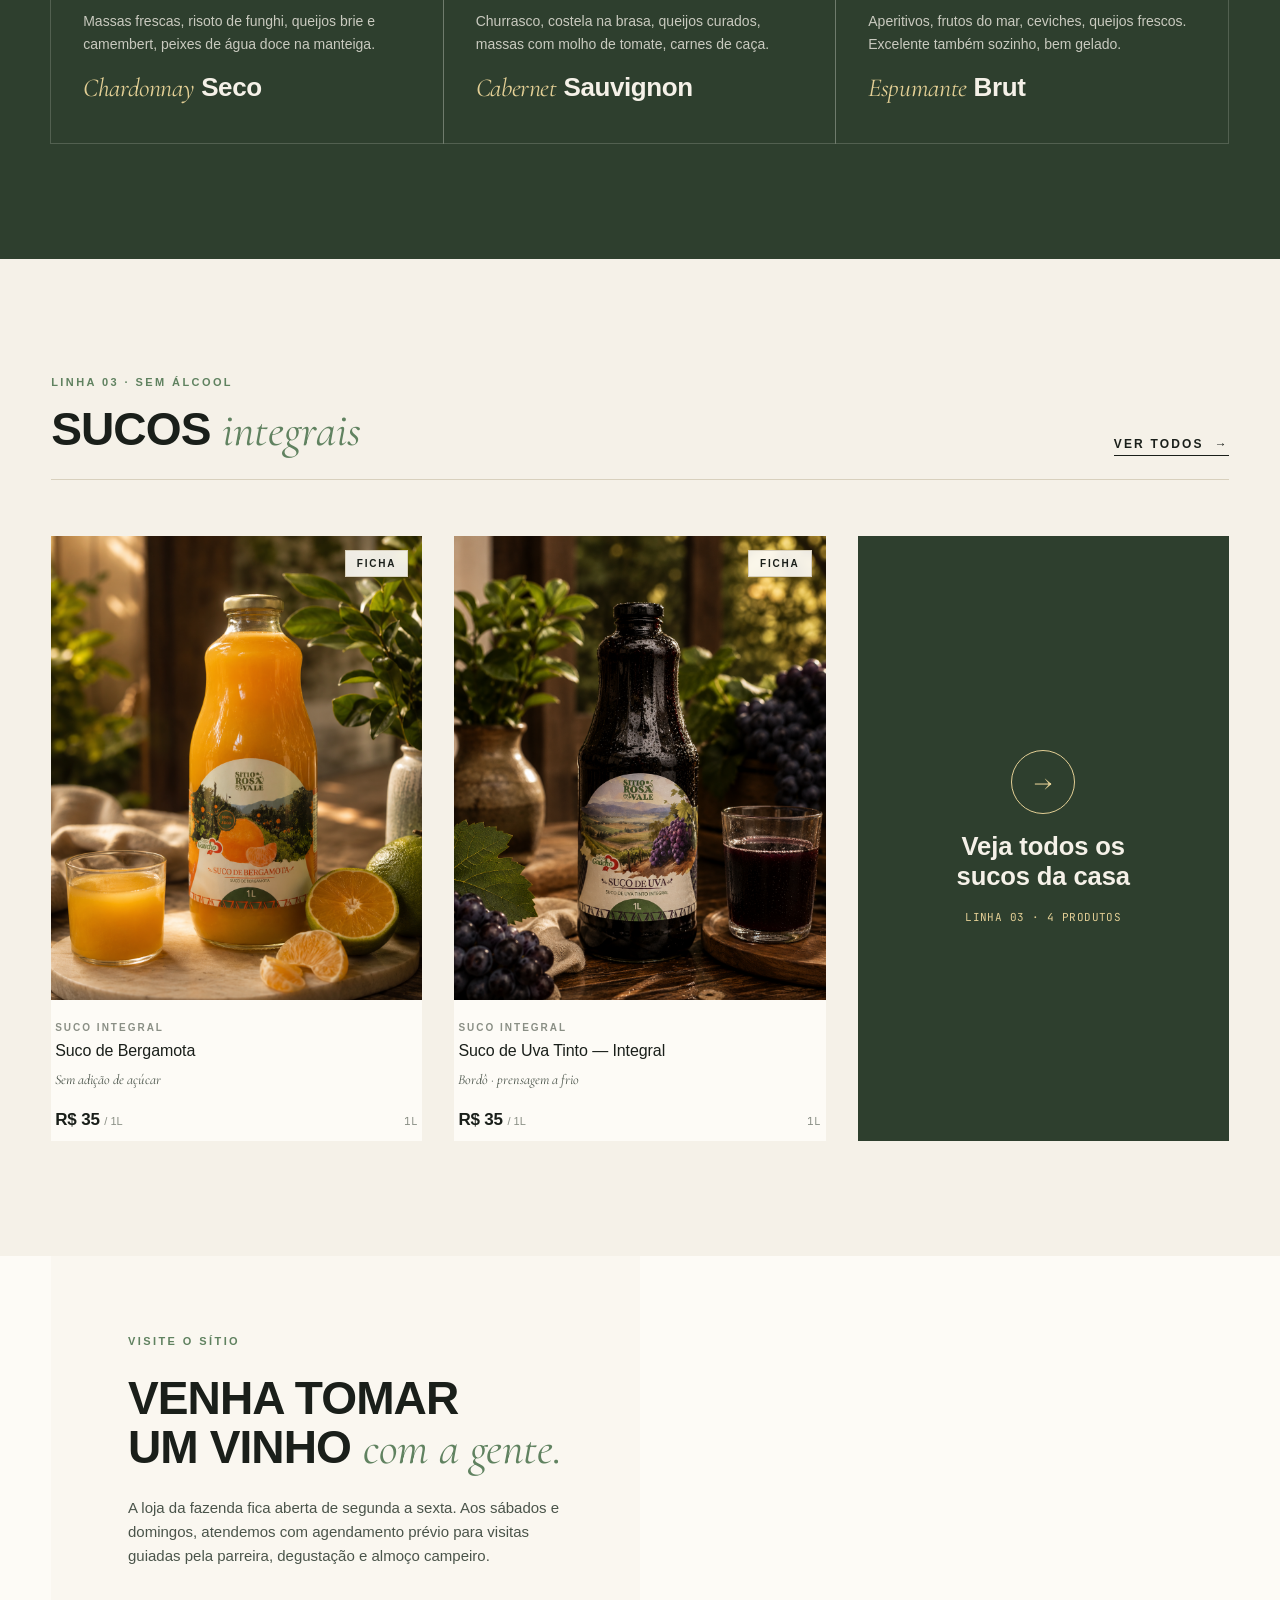
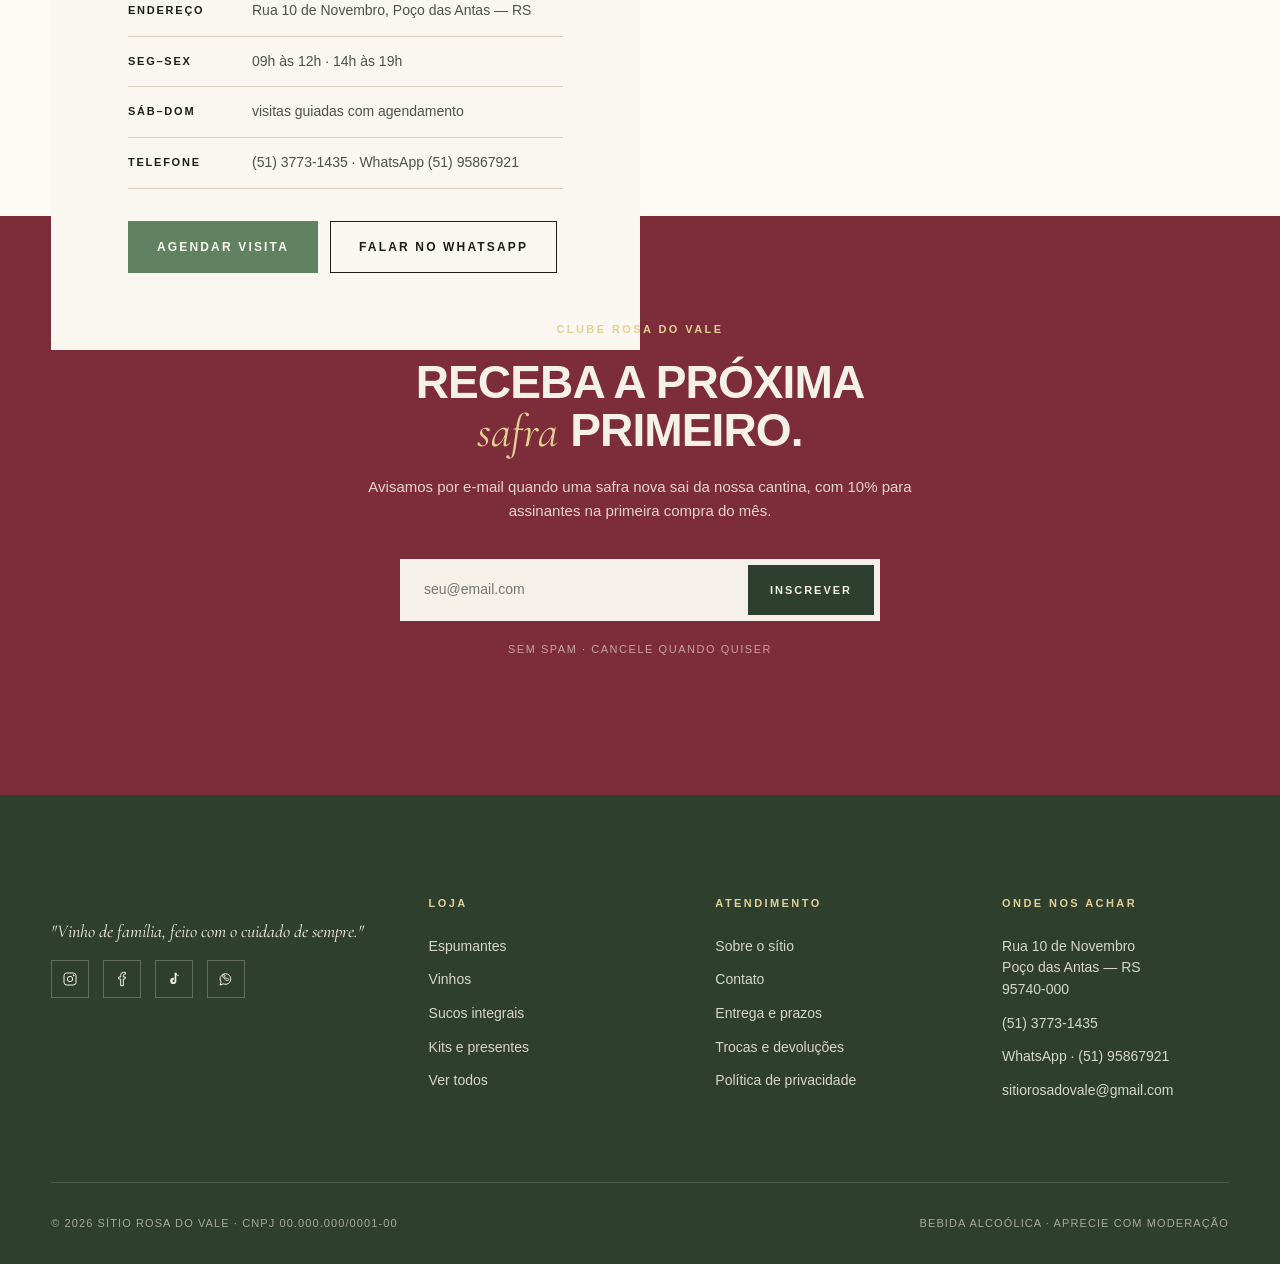
==== commit ea97b740: "Remove mini-strip contato, remove rodapé v1.0, atualiza foto Katats Fardo, corrige grid sobre e cont" ====
--- a/index.html
+++ b/index.html
@@ -827,7 +827,6 @@
     <div class="footer-bottom">
       <span>© <span data-year>2026</span> Sítio Rosa do Vale · CNPJ 00.000.000/0001-00</span>
       <span>Bebida alcoólica · Aprecie com moderação</span>
-      <span>Site refeito com carinho · v1.0</span>
     </div>
   </div>
 </footer>
--- a/styles.css
+++ b/styles.css
@@ -1279,16 +1279,16 @@
    Logo / Brand-mark image
    ============================================ */
 .brand-mark__logo {
-  height: 40px;
+  height: 80px;
   width: auto;
   display: block;
 }
-.site-header .brand-mark__logo { height: 36px; }
-.footer-brand .brand-mark__logo { height: 44px; }
-.age-card__mark .brand-mark__logo { height: 52px; margin: 0 auto 8px; }
+.site-header .brand-mark__logo { height: 72px; }
+.footer-brand .brand-mark__logo { height: 88px; }
+.age-card__mark .brand-mark__logo { height: 104px; margin: 0 auto 8px; }
 @media (max-width: 768px) {
-  .brand-mark__logo { height: 32px; }
-  .site-header .brand-mark__logo { height: 30px; }
+  .brand-mark__logo { height: 64px; }
+  .site-header .brand-mark__logo { height: 60px; }
 }
 
 /* ============================================
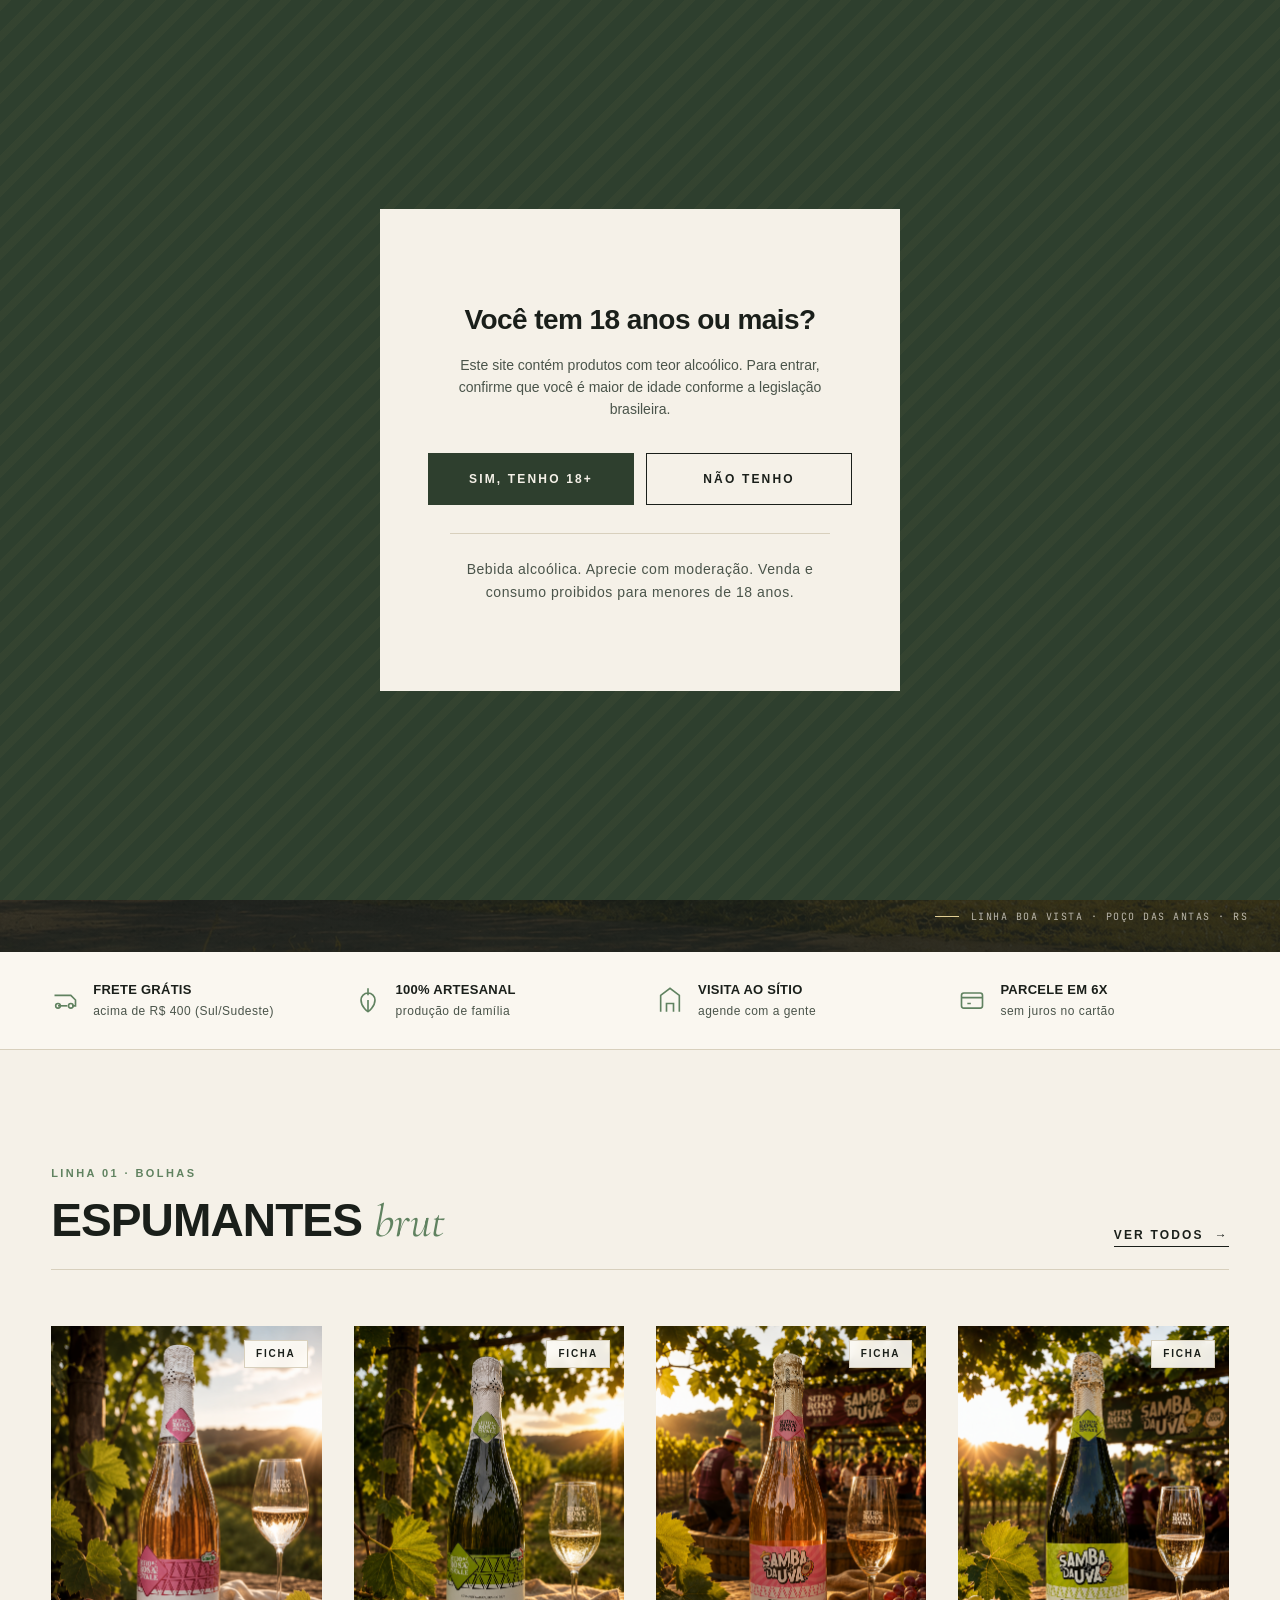
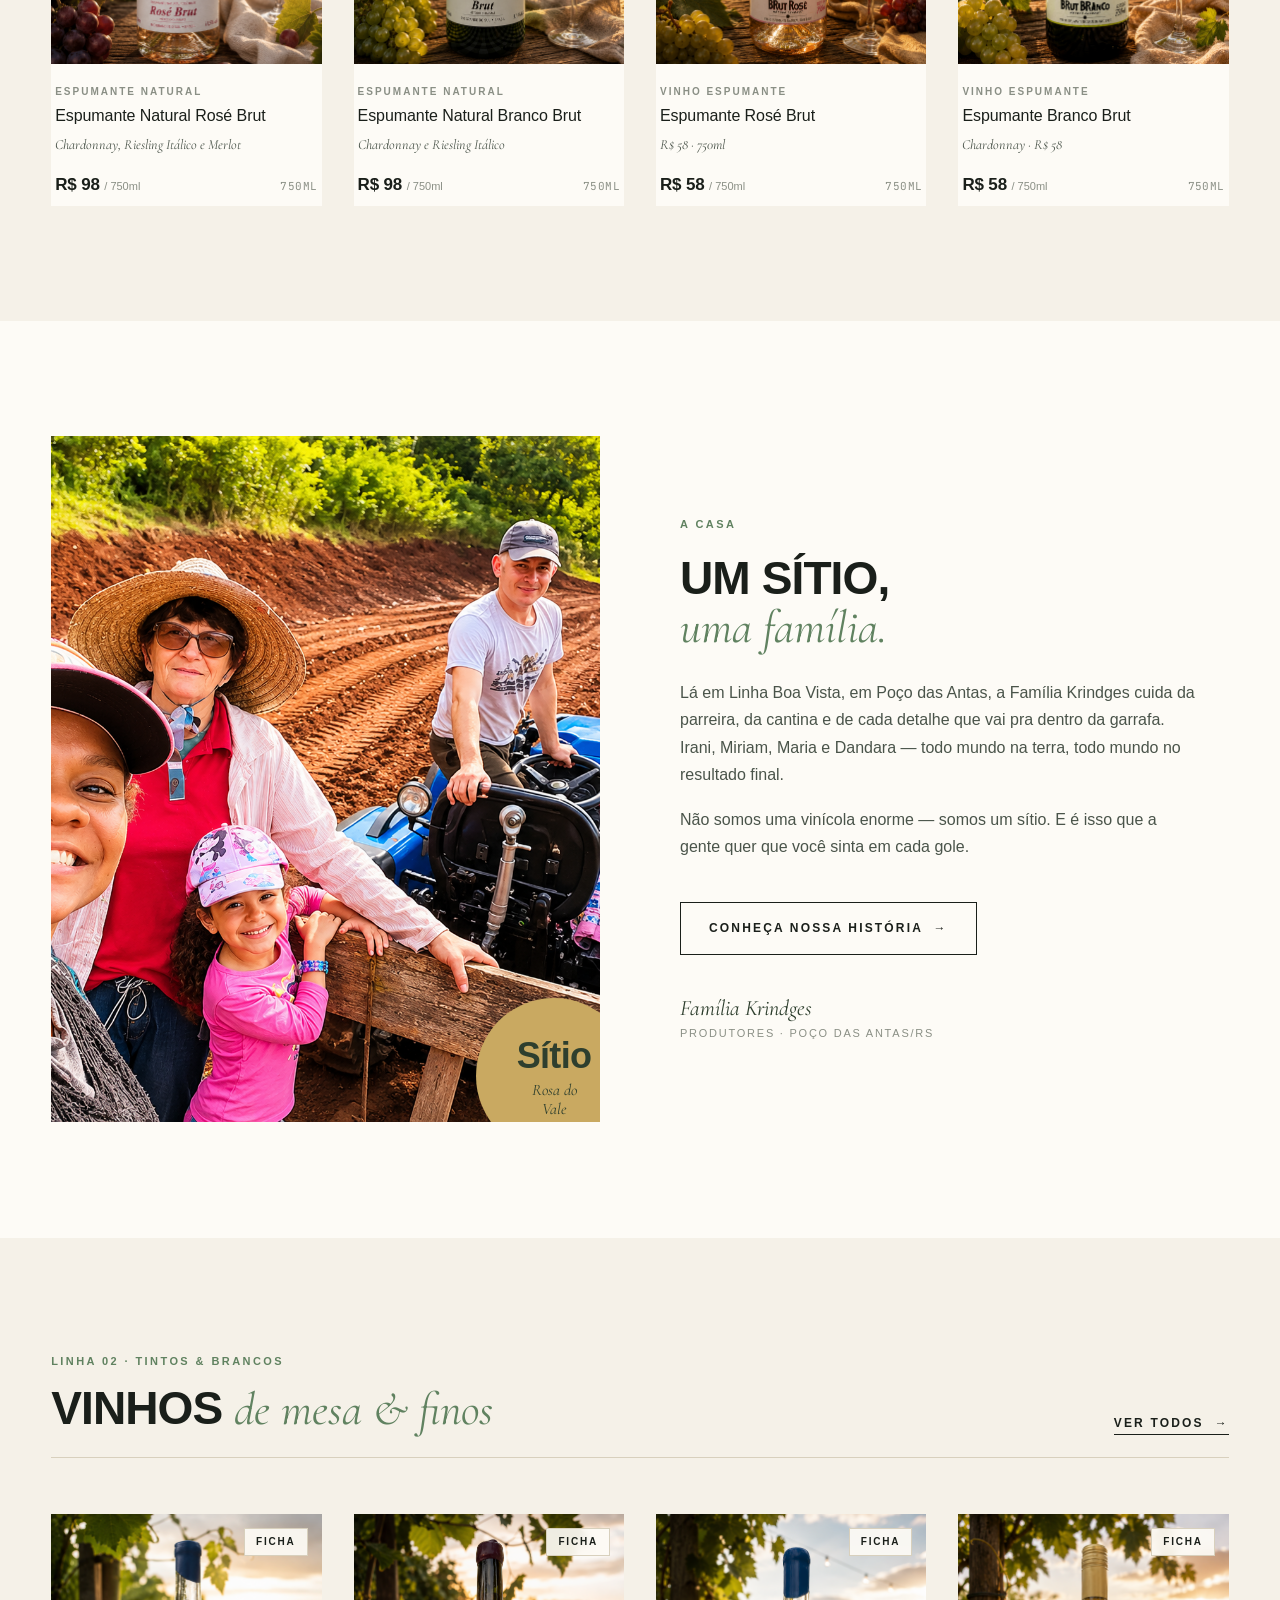
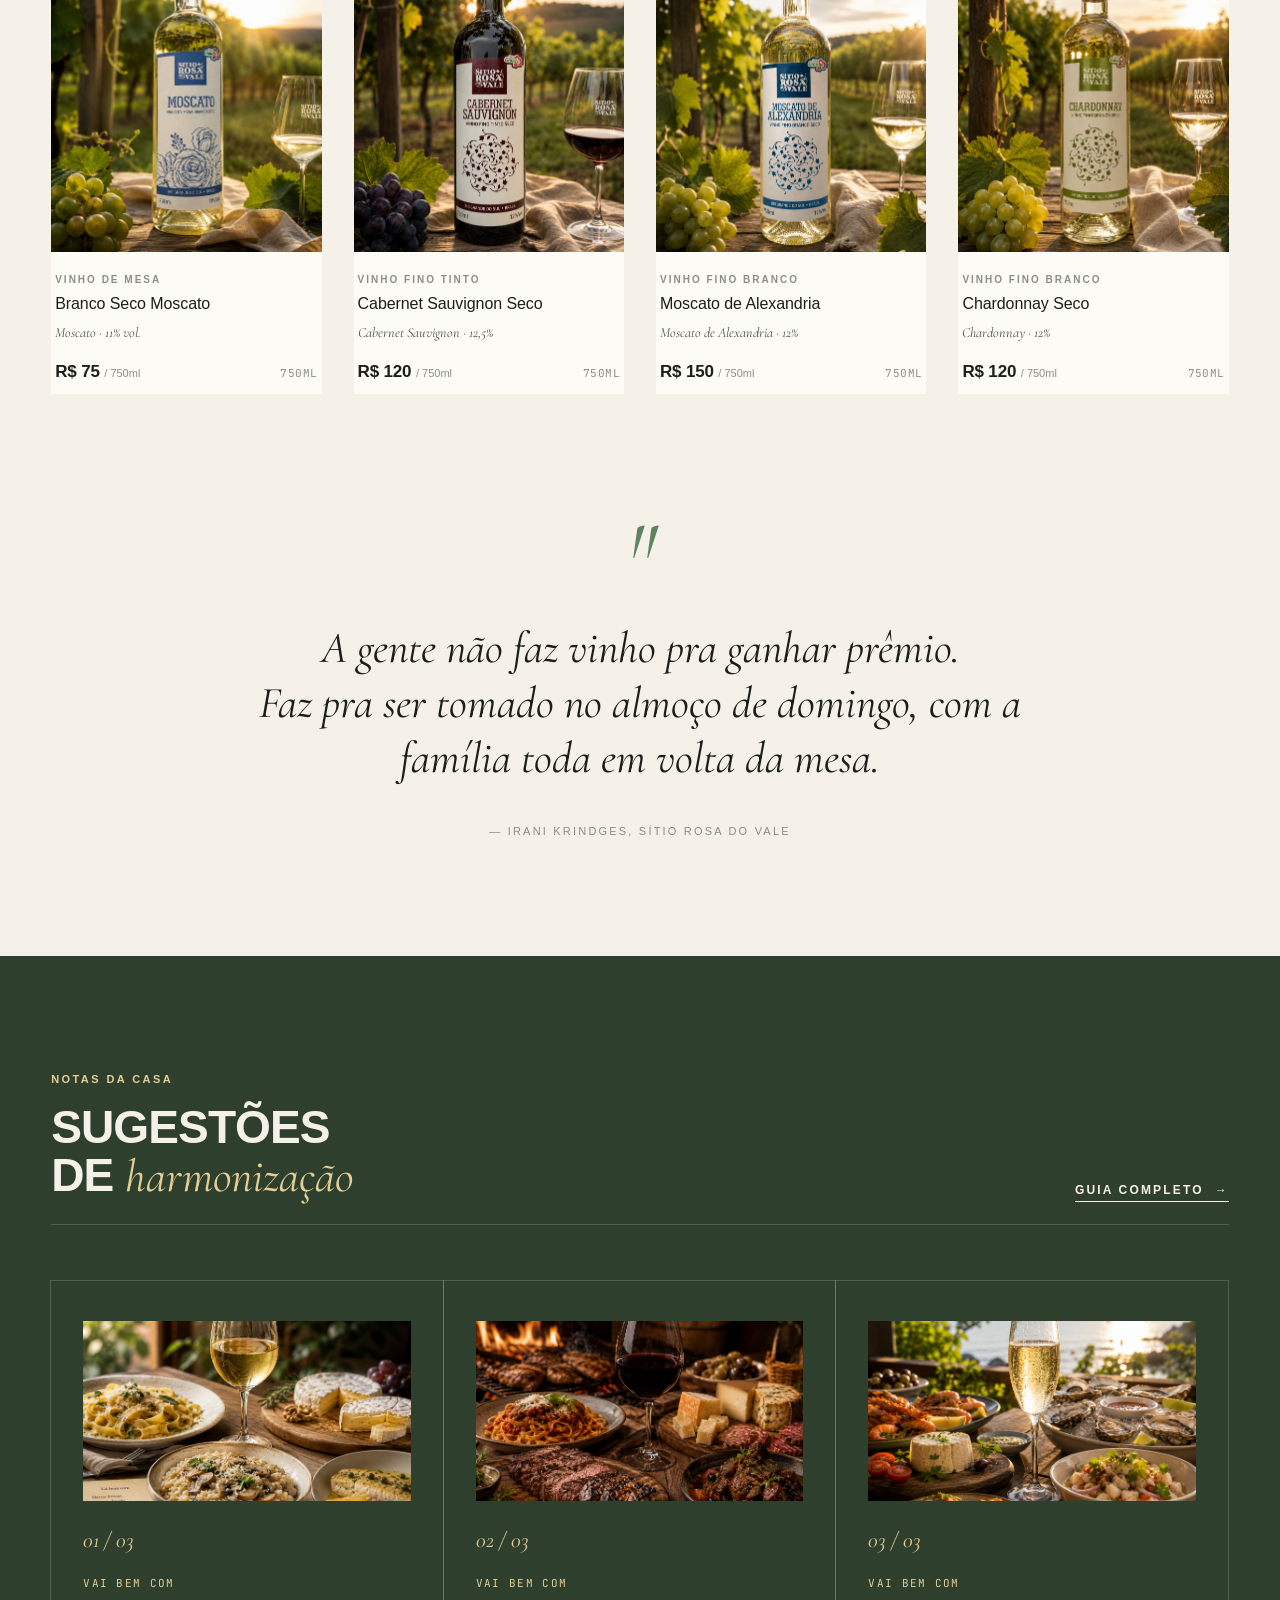
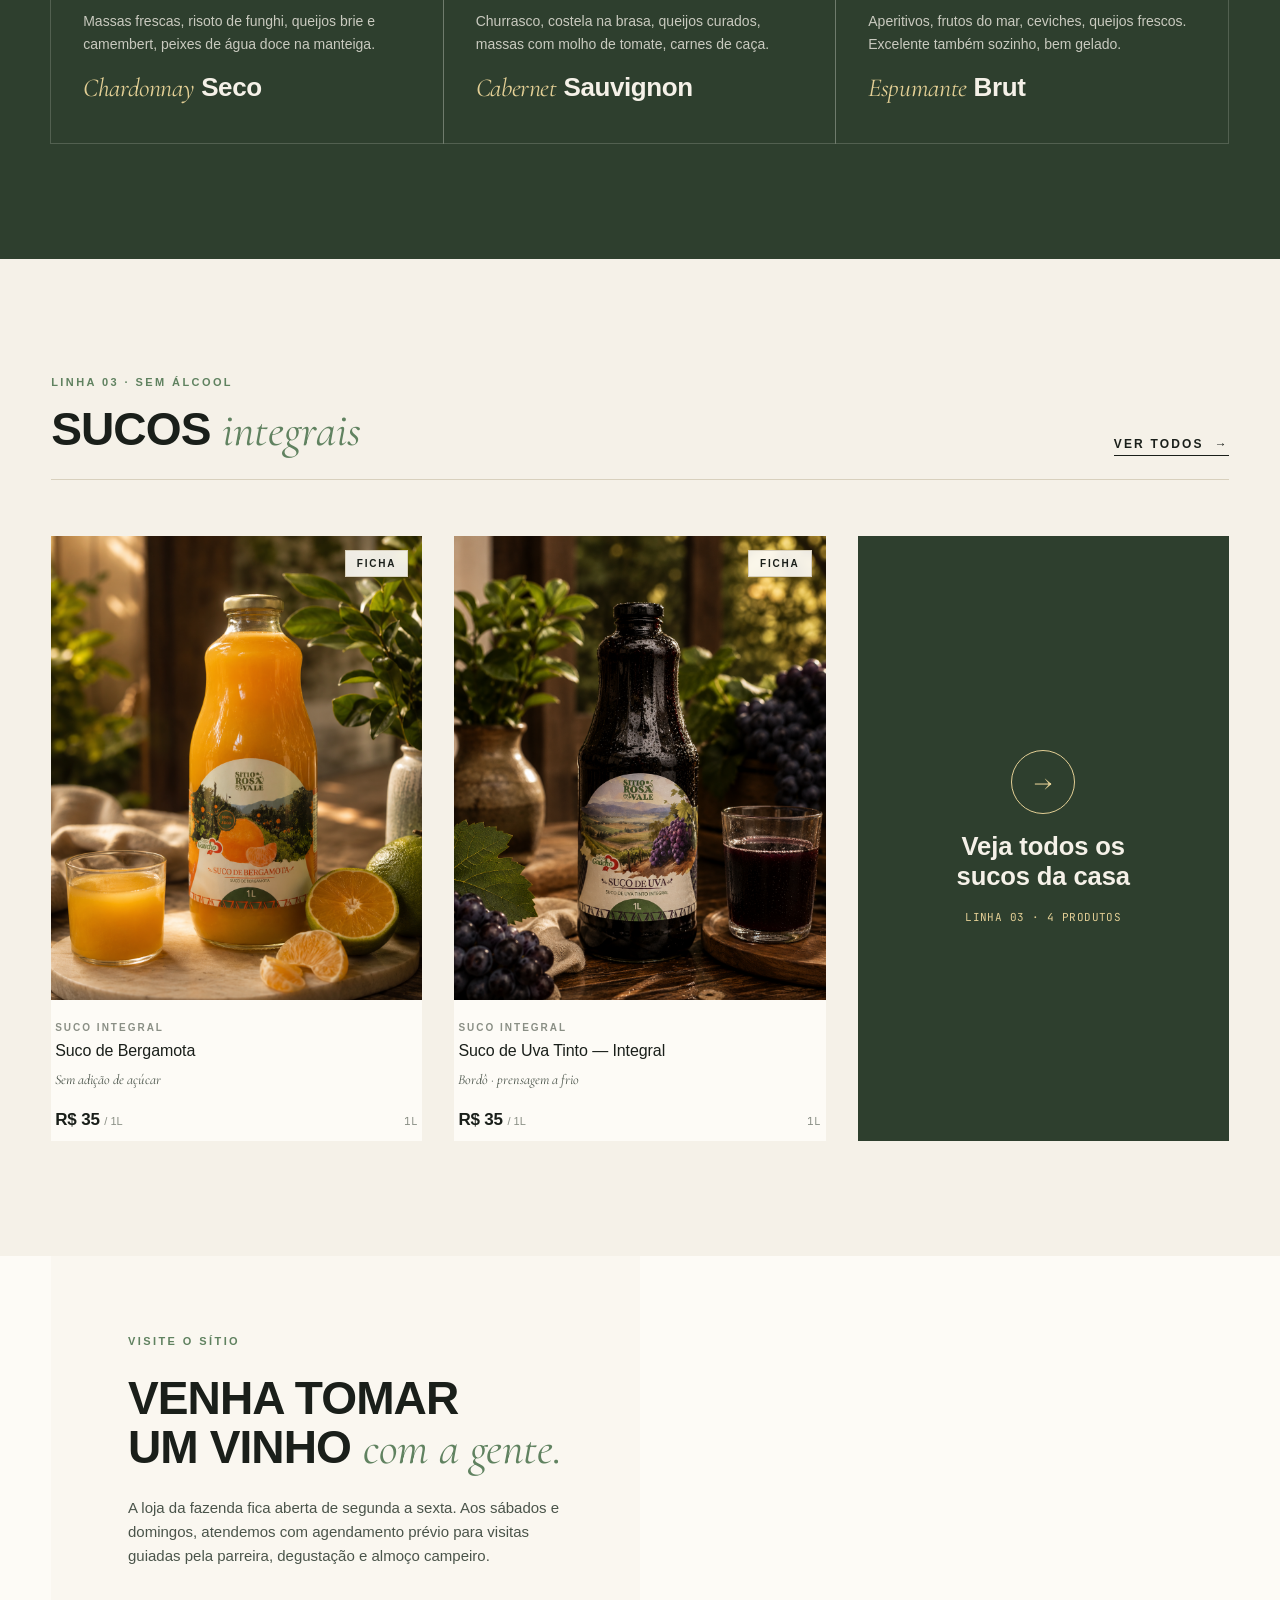
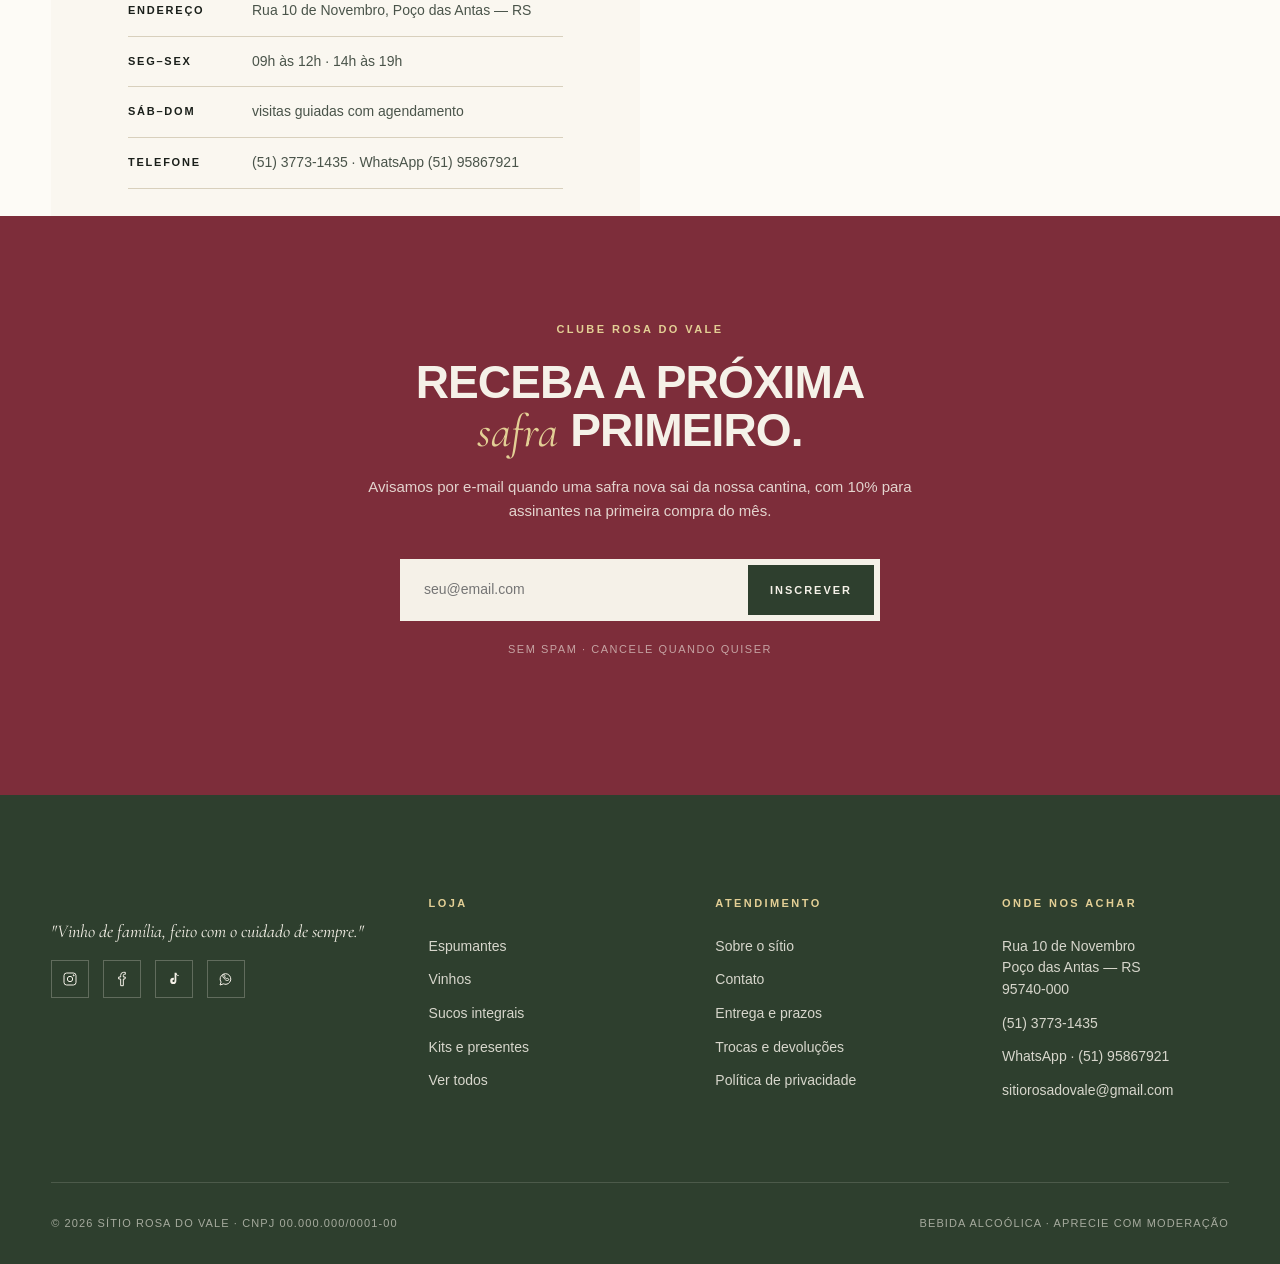
==== commit b483a64b: "Corrige sobreposição do mapa na home; corrige URL do vídeo Samba da Uva" ====
--- a/index.html
+++ b/index.html
@@ -215,7 +215,8 @@
     justify-content: center;
     gap: 24px;
   }
-  .visit-grid__map { position: relative; min-height: 400px; height: 100%; }
+  .visit-grid__map { position: relative; min-height: 400px; height: 100%; overflow: hidden; }
+  .visit-grid__map iframe { position: absolute; inset: 0; width: 100%; height: 100%; border: 0; display: block; }
   .visit-grid__map .ph { position: absolute; inset: 0; }
   .visit-grid__pin {
     position: absolute;
@@ -248,6 +249,8 @@
     color: var(--cream);
     padding: clamp(60px, 8vw, 100px) 0;
     text-align: center;
+    position: relative;
+    z-index: 1;
   }
   .newsletter__inner { max-width: 720px; margin: 0 auto; padding: 0 var(--gutter); }
   .newsletter h2 { margin: 18px 0 20px; }
@@ -324,6 +327,7 @@
       <a href="index.html" class="active">Início</a>
       <a href="sobre.html">Sobre o sítio</a>
       <a href="loja.html">Loja</a>
+      <a href="samba-da-uva.html">Samba da Uva</a>
       <a href="contato.html">Contato</a>
     </nav>
     <a href="index.html" class="brand-mark" aria-label="Sítio Rosa do Vale - Início">
@@ -729,7 +733,7 @@
 </section>
 
 <!-- =================== VISIT =================== -->
-<section style="padding:0; background:var(--paper);">
+<section style="padding:0; background:var(--paper); overflow:hidden;">
   <div class="container-wide">
     <div class="visit-grid">
       <div class="visit-grid__copy">
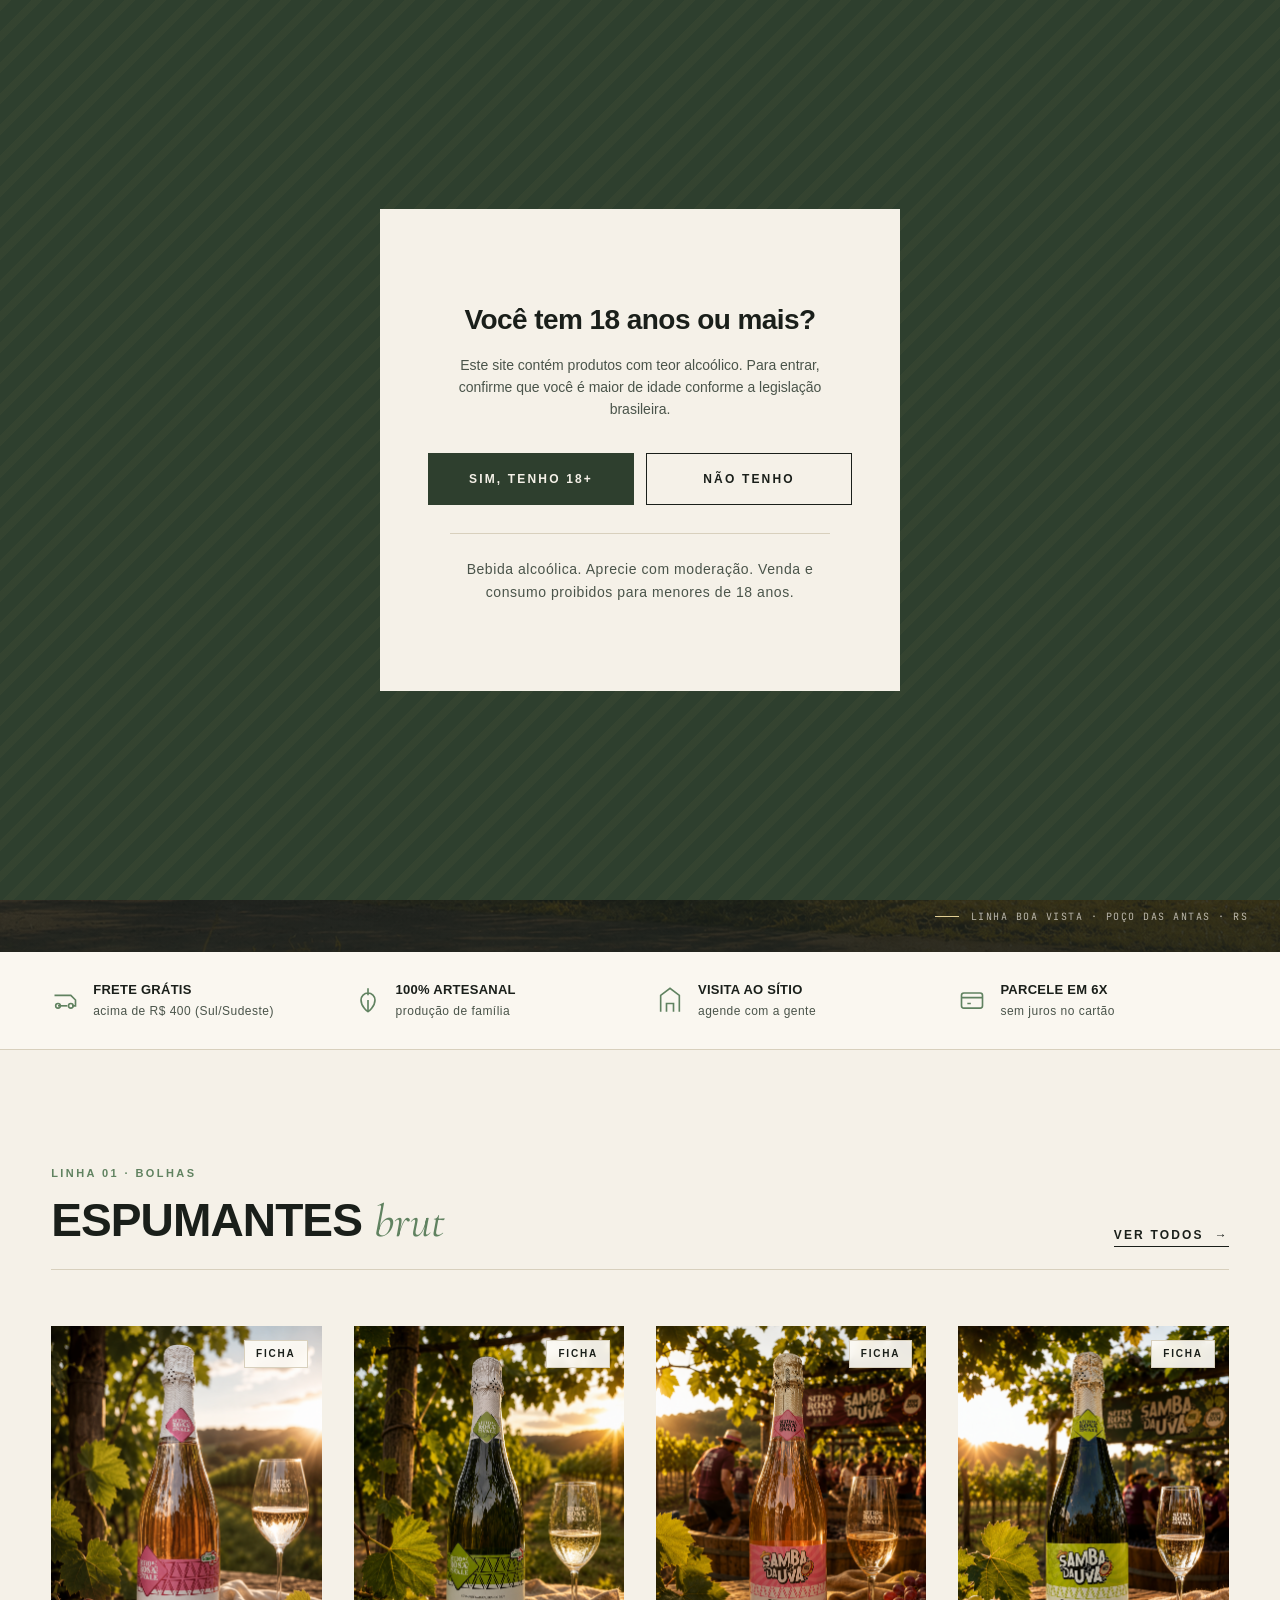
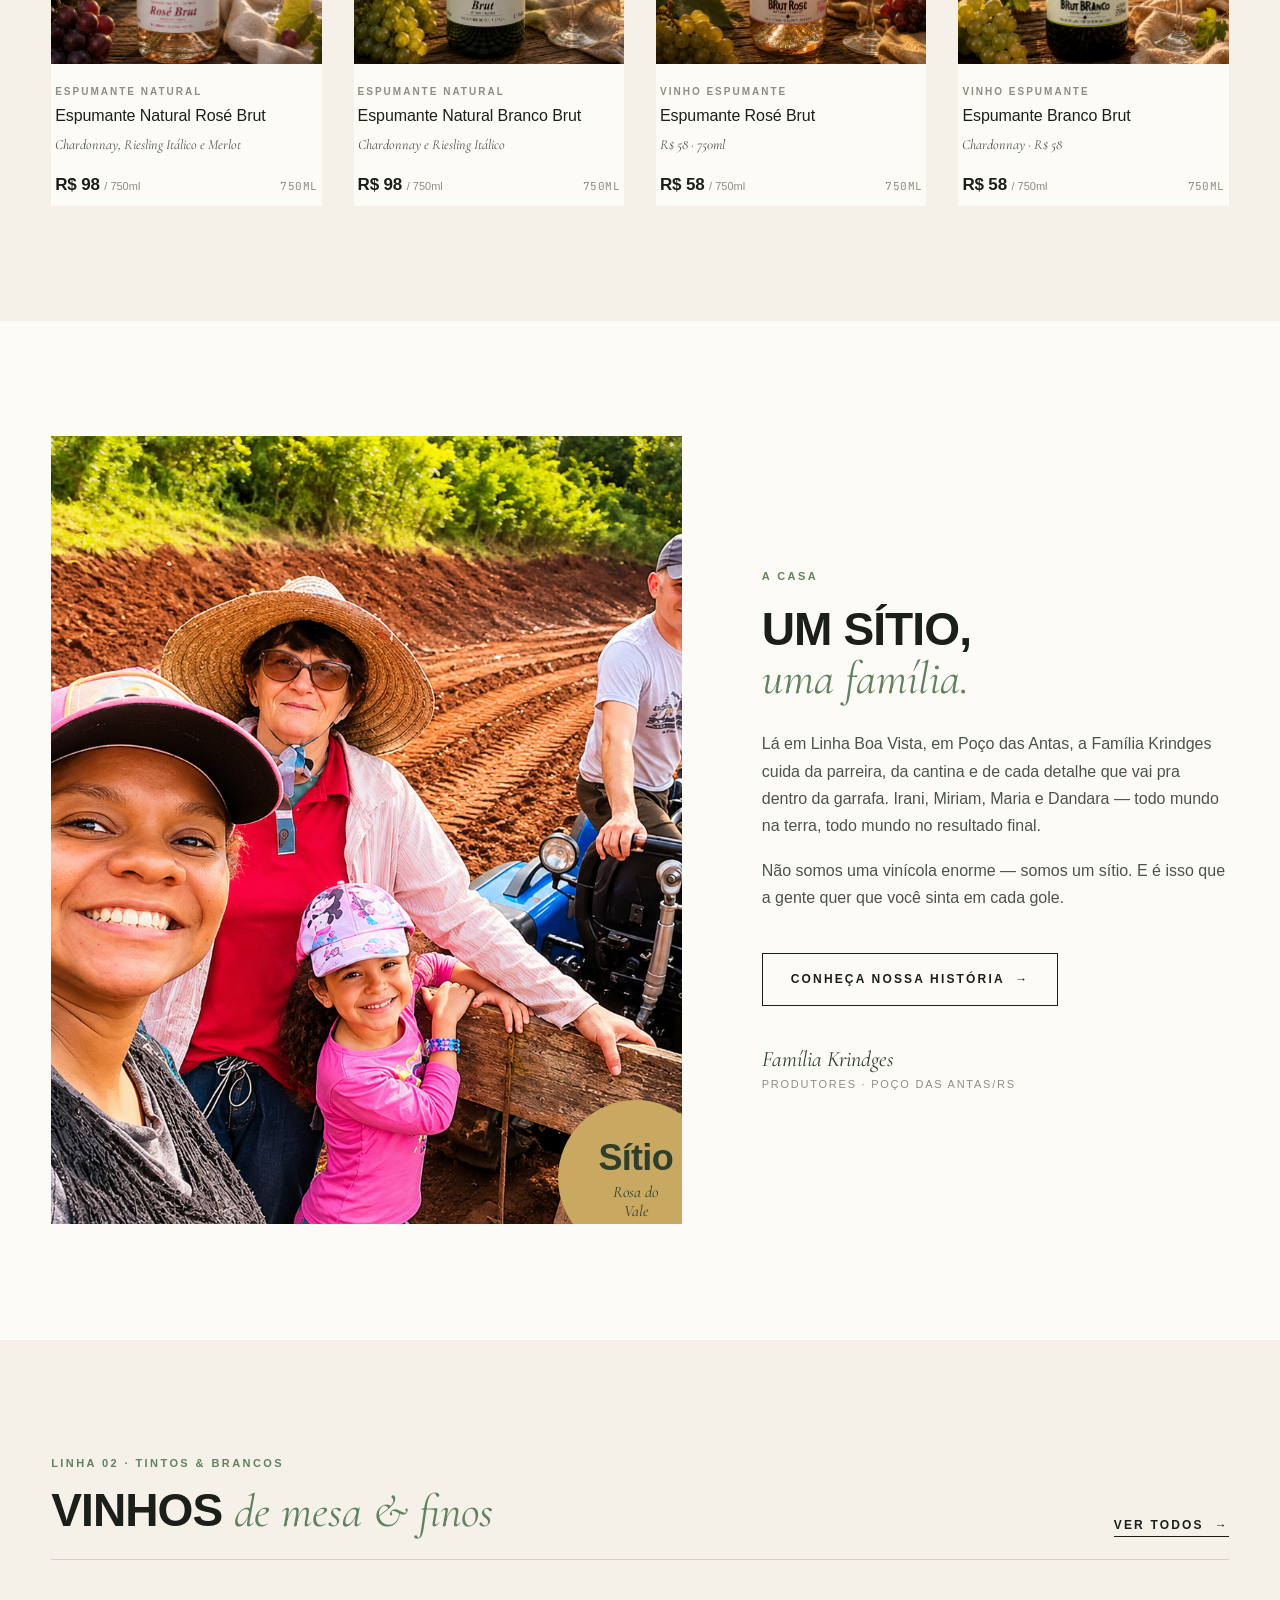
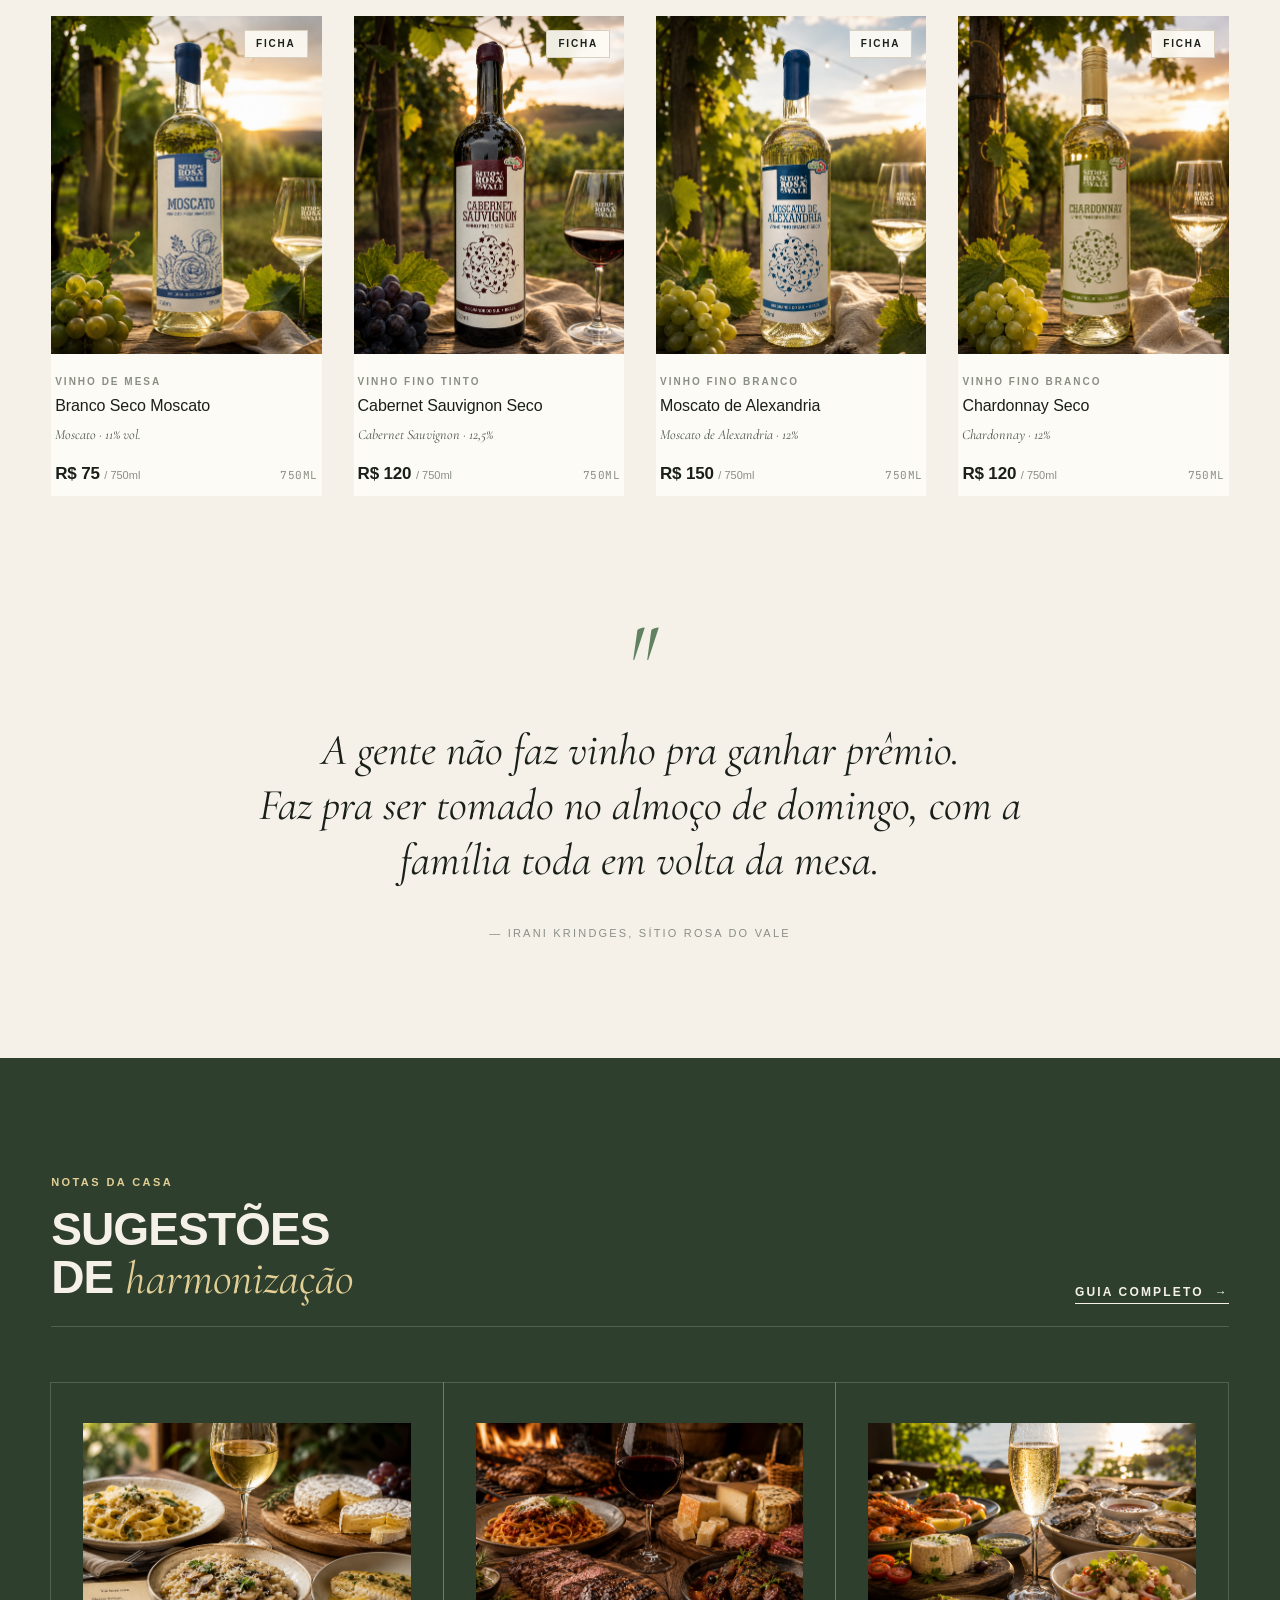
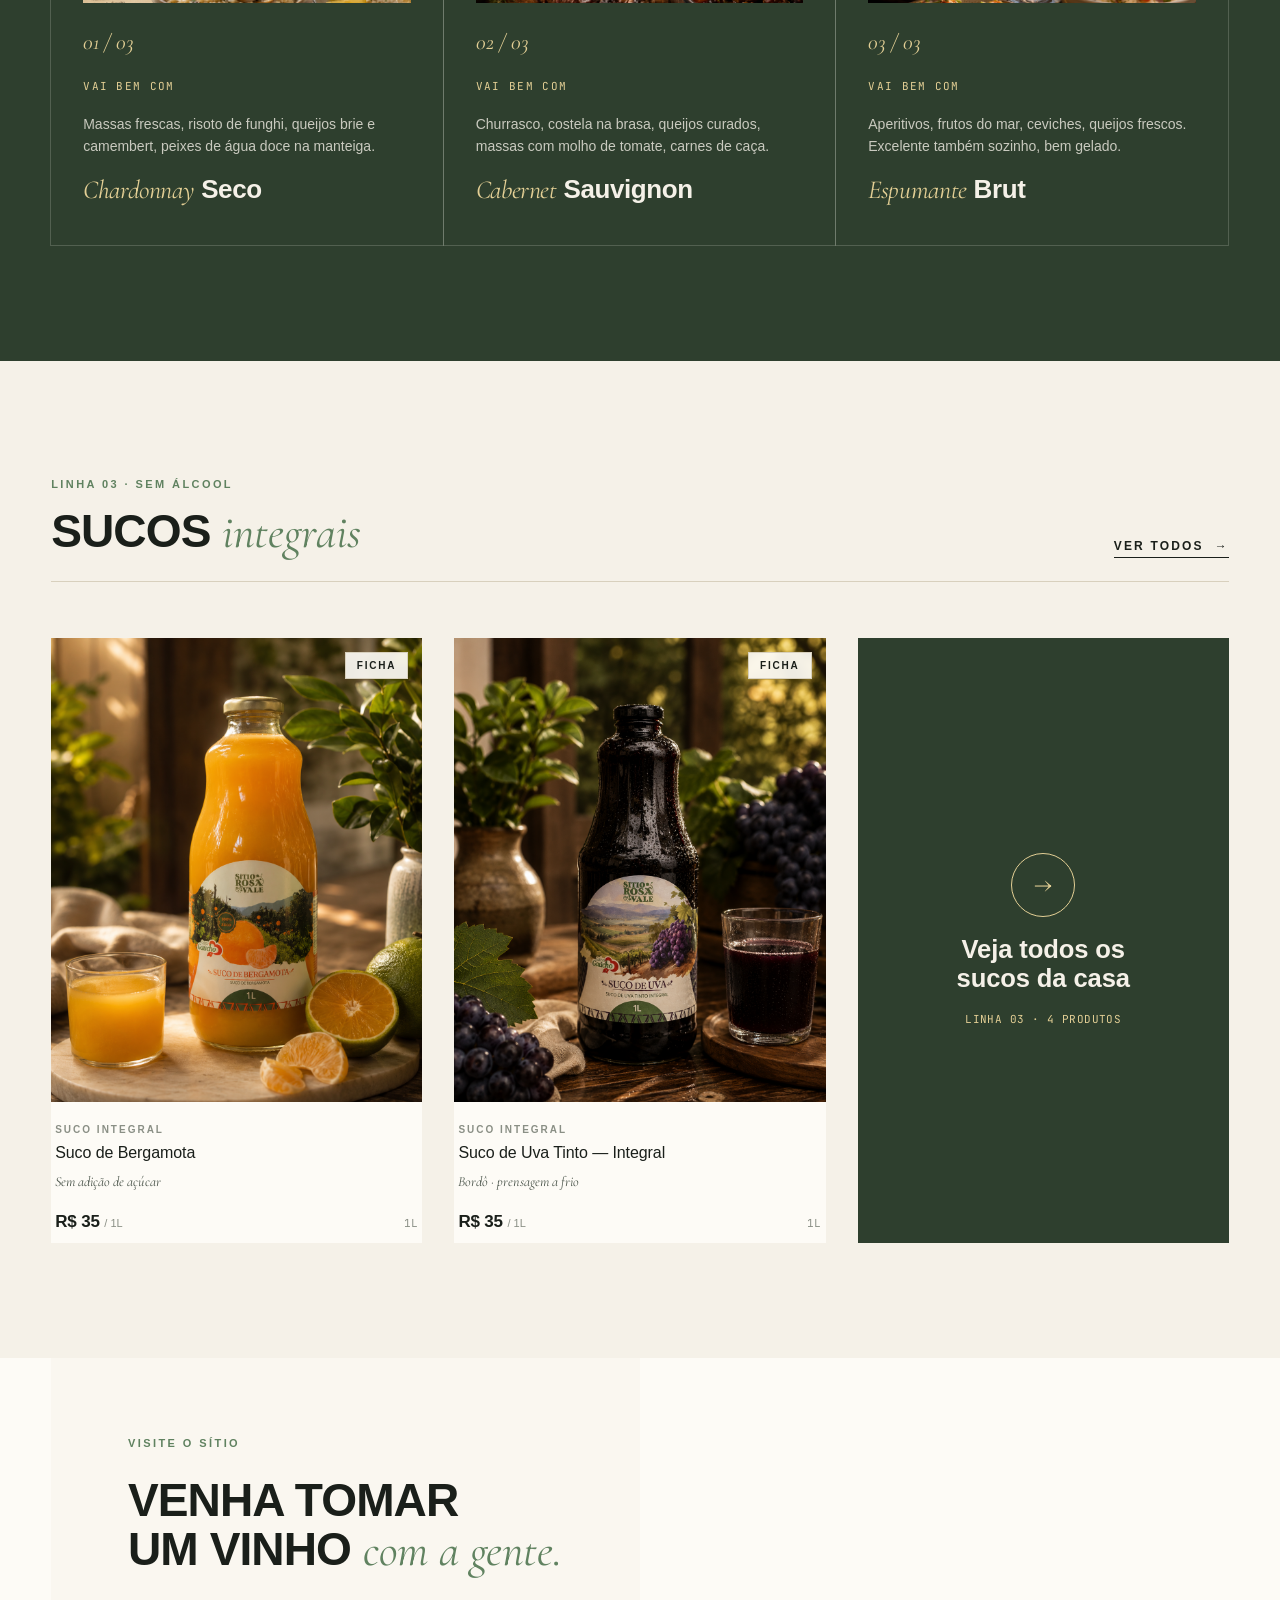
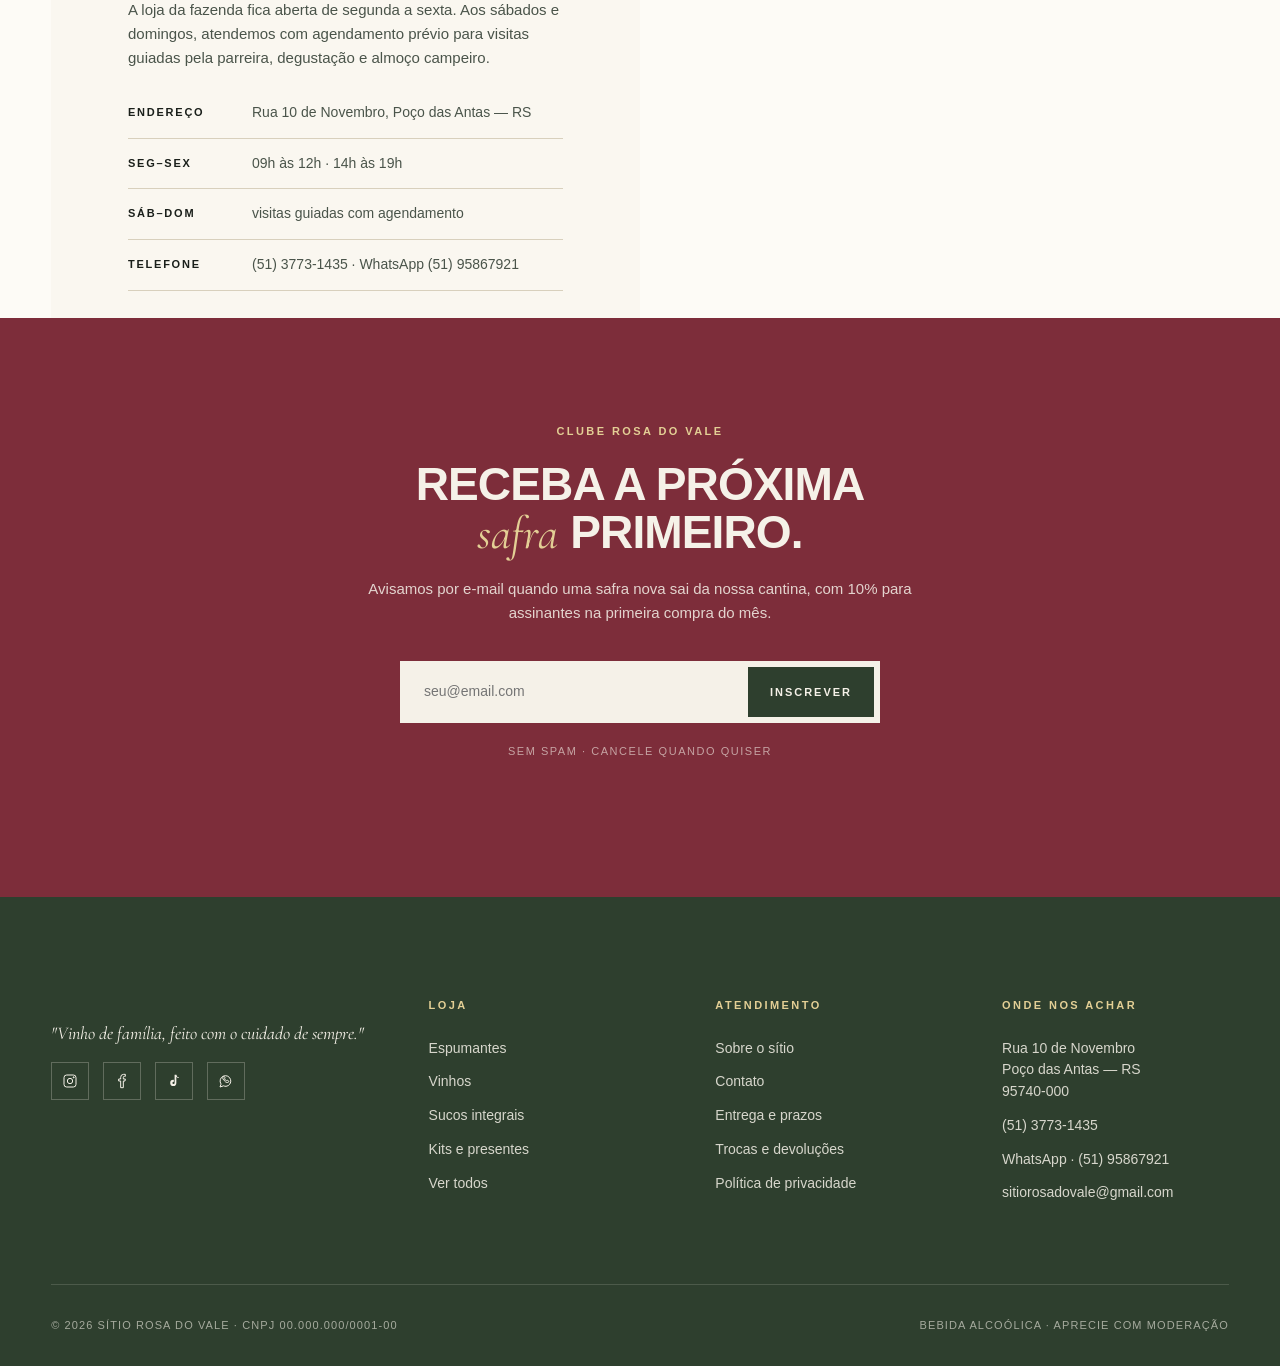
==== commit ac35017e: "Aumenta largura da foto da família na seção A casa" ====
--- a/index.html
+++ b/index.html
@@ -110,7 +110,7 @@
   }
   .story__grid {
     display: grid;
-    grid-template-columns: 1fr 1fr;
+    grid-template-columns: 1.35fr 1fr;
     gap: 80px;
     align-items: center;
   }
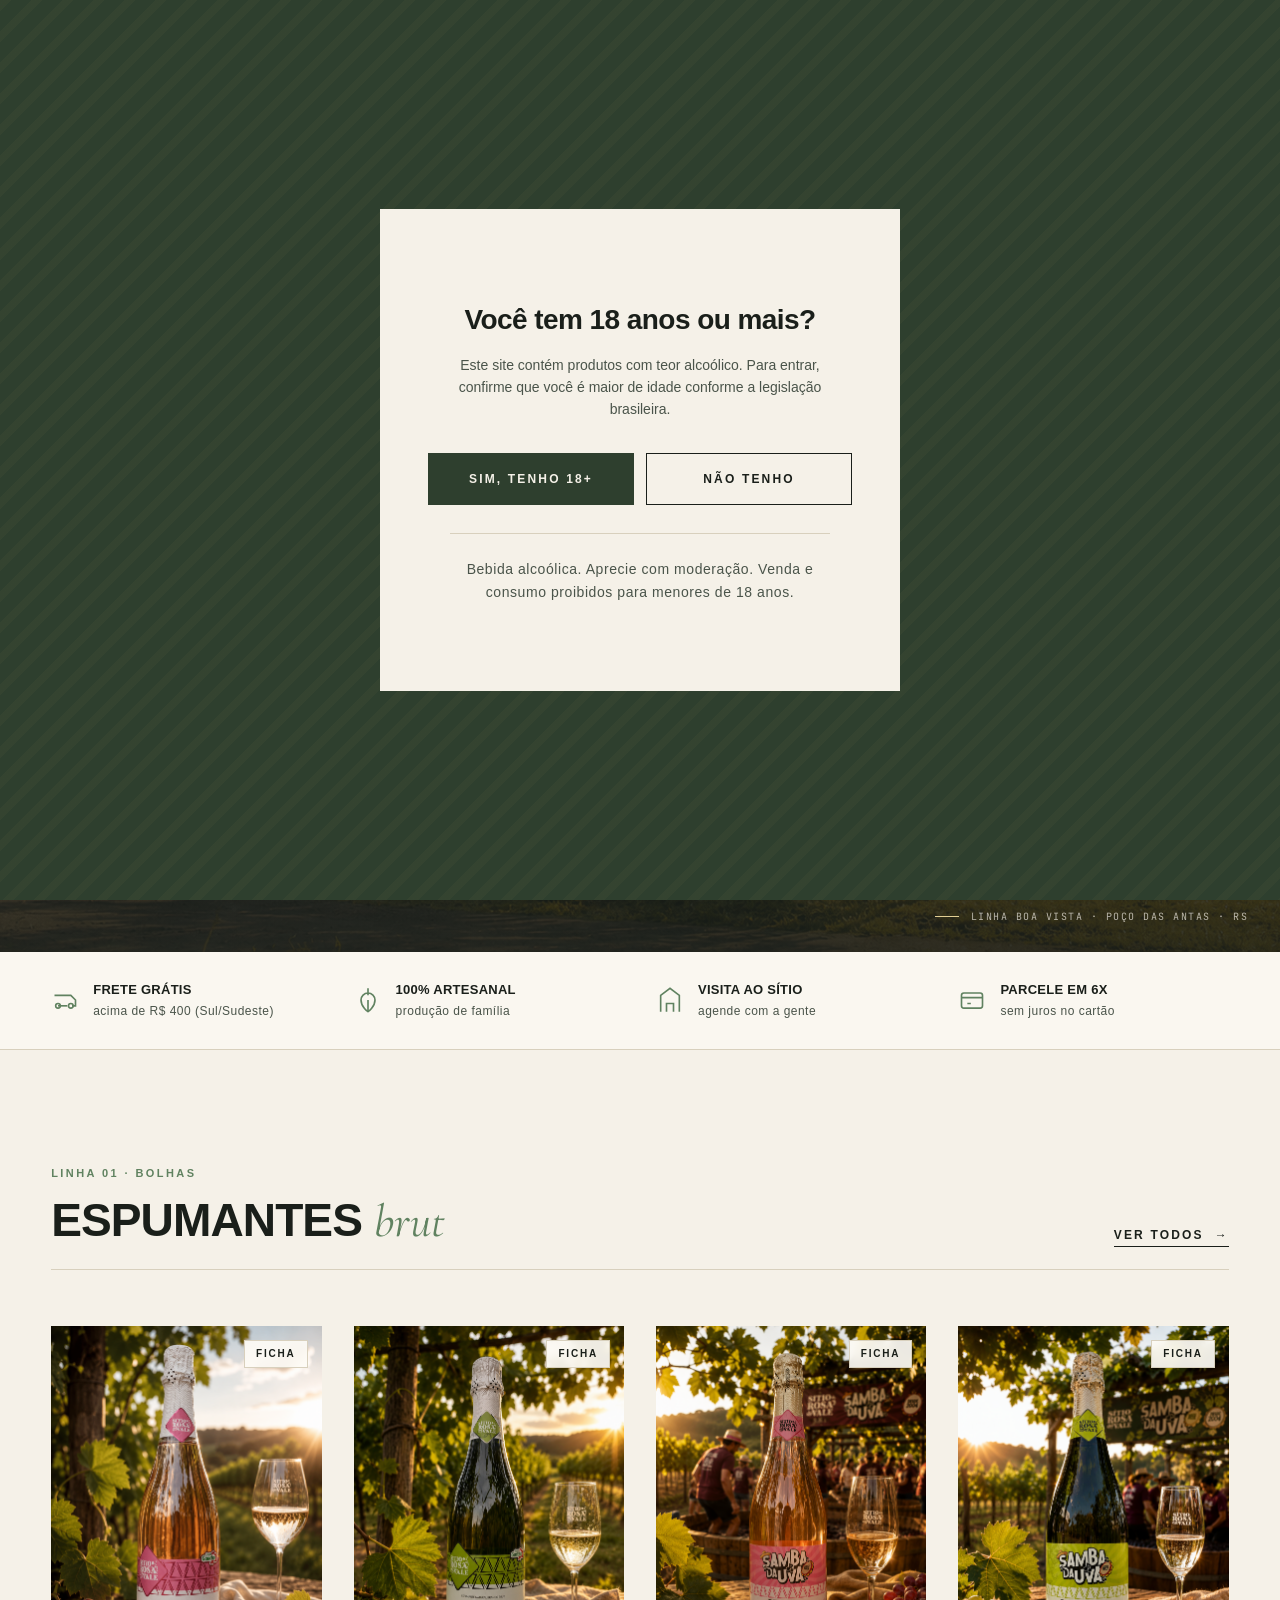
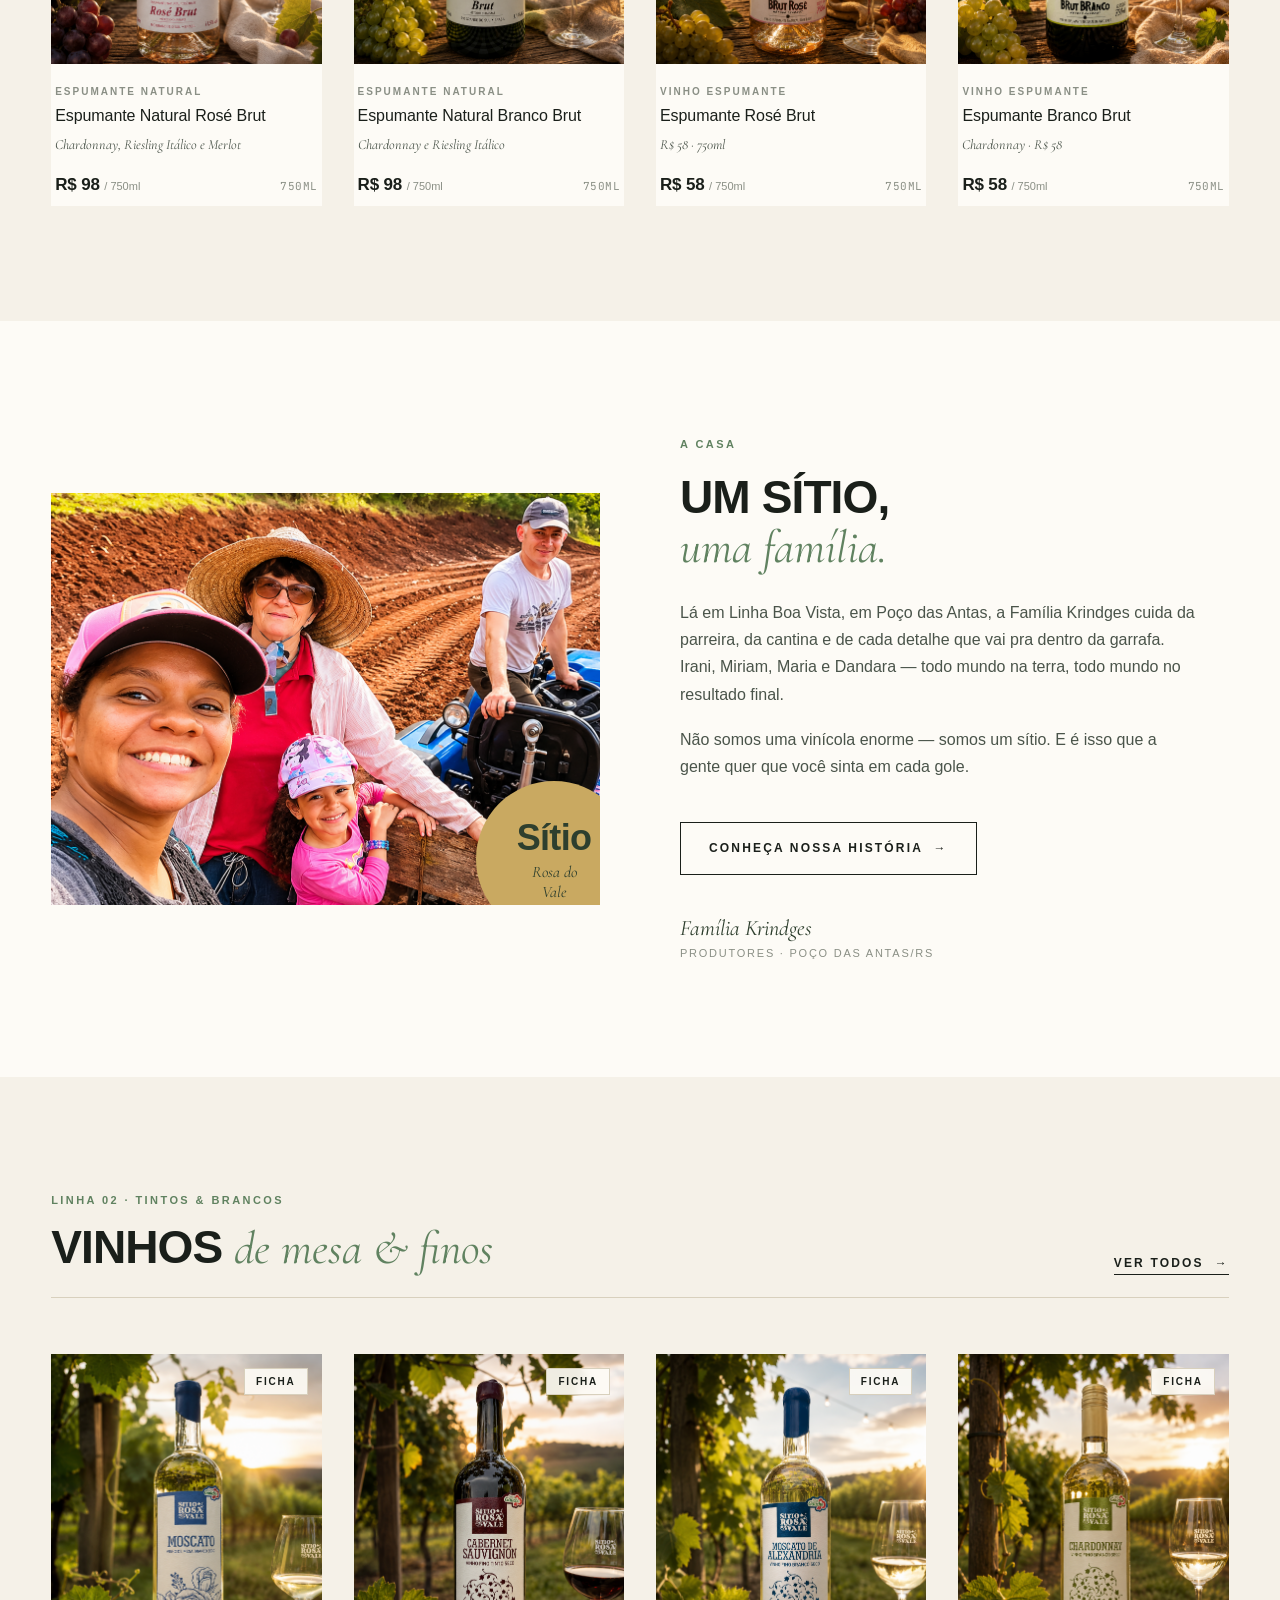
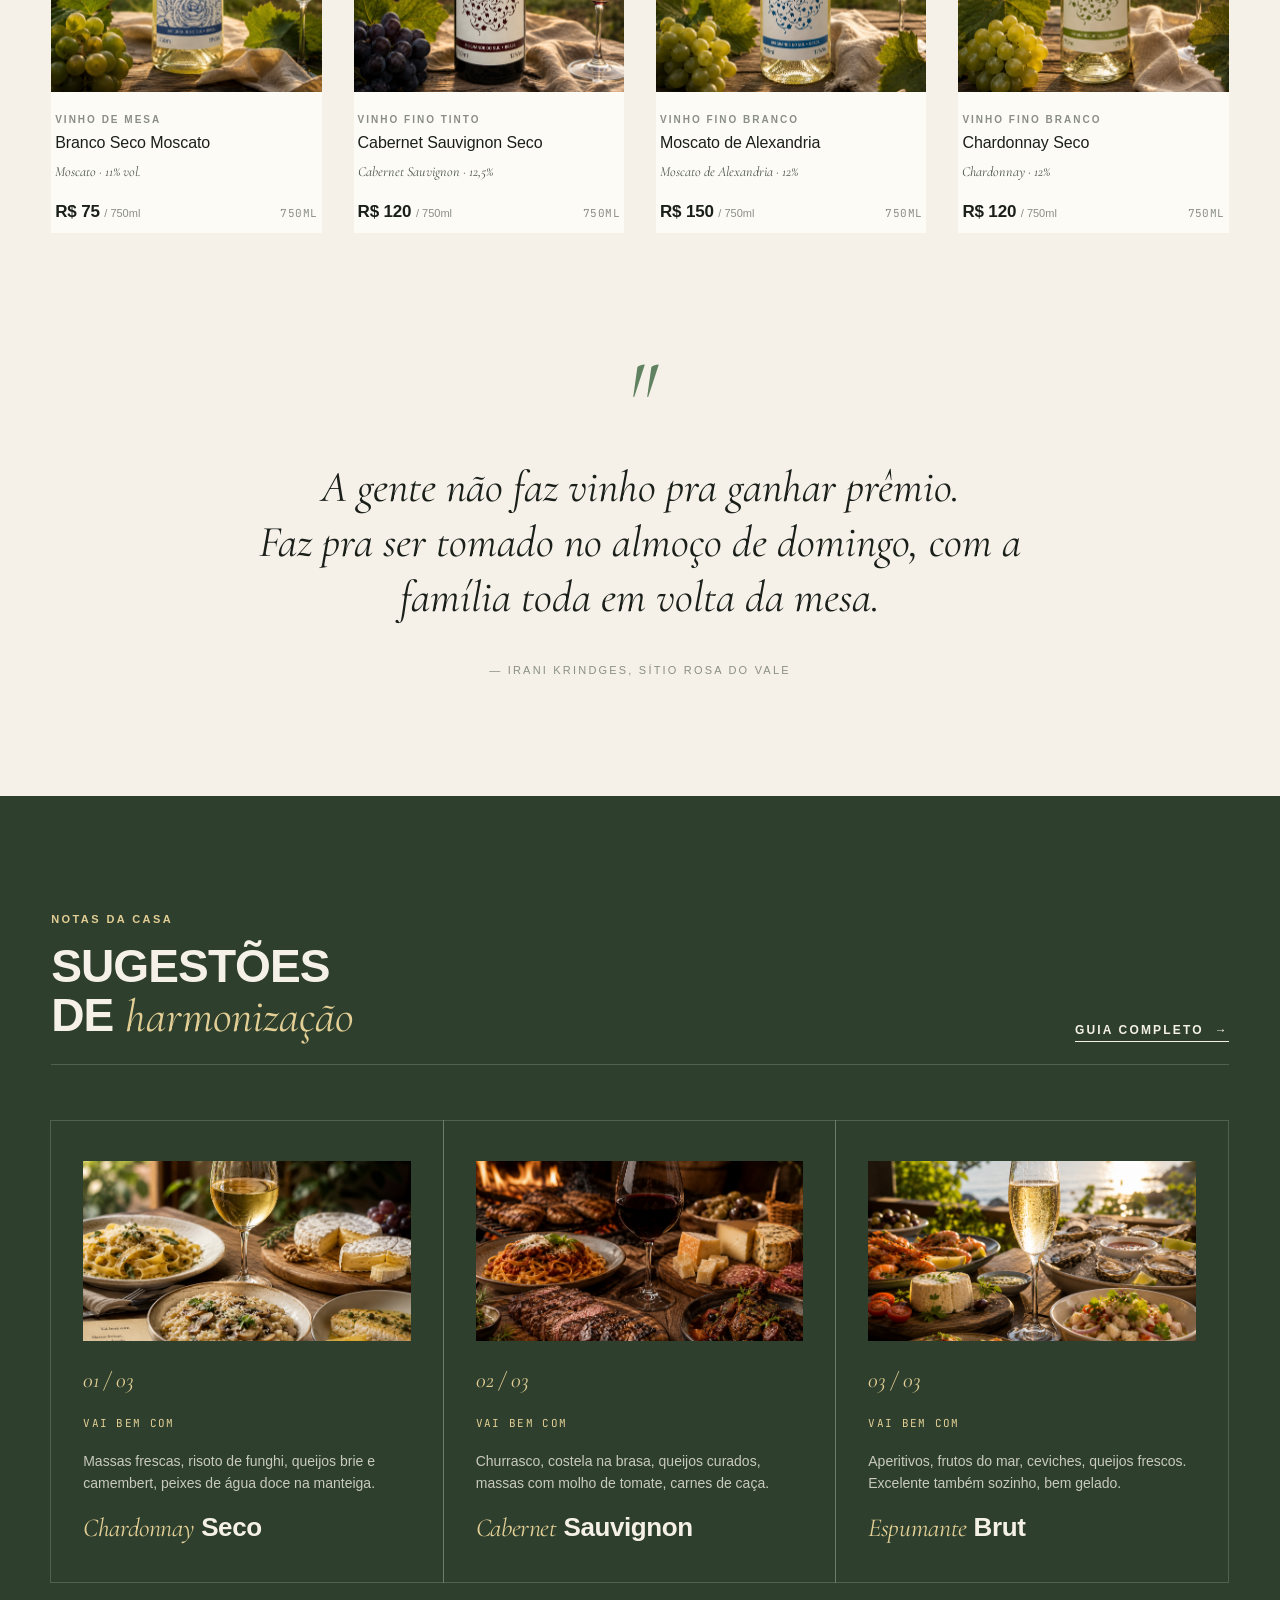
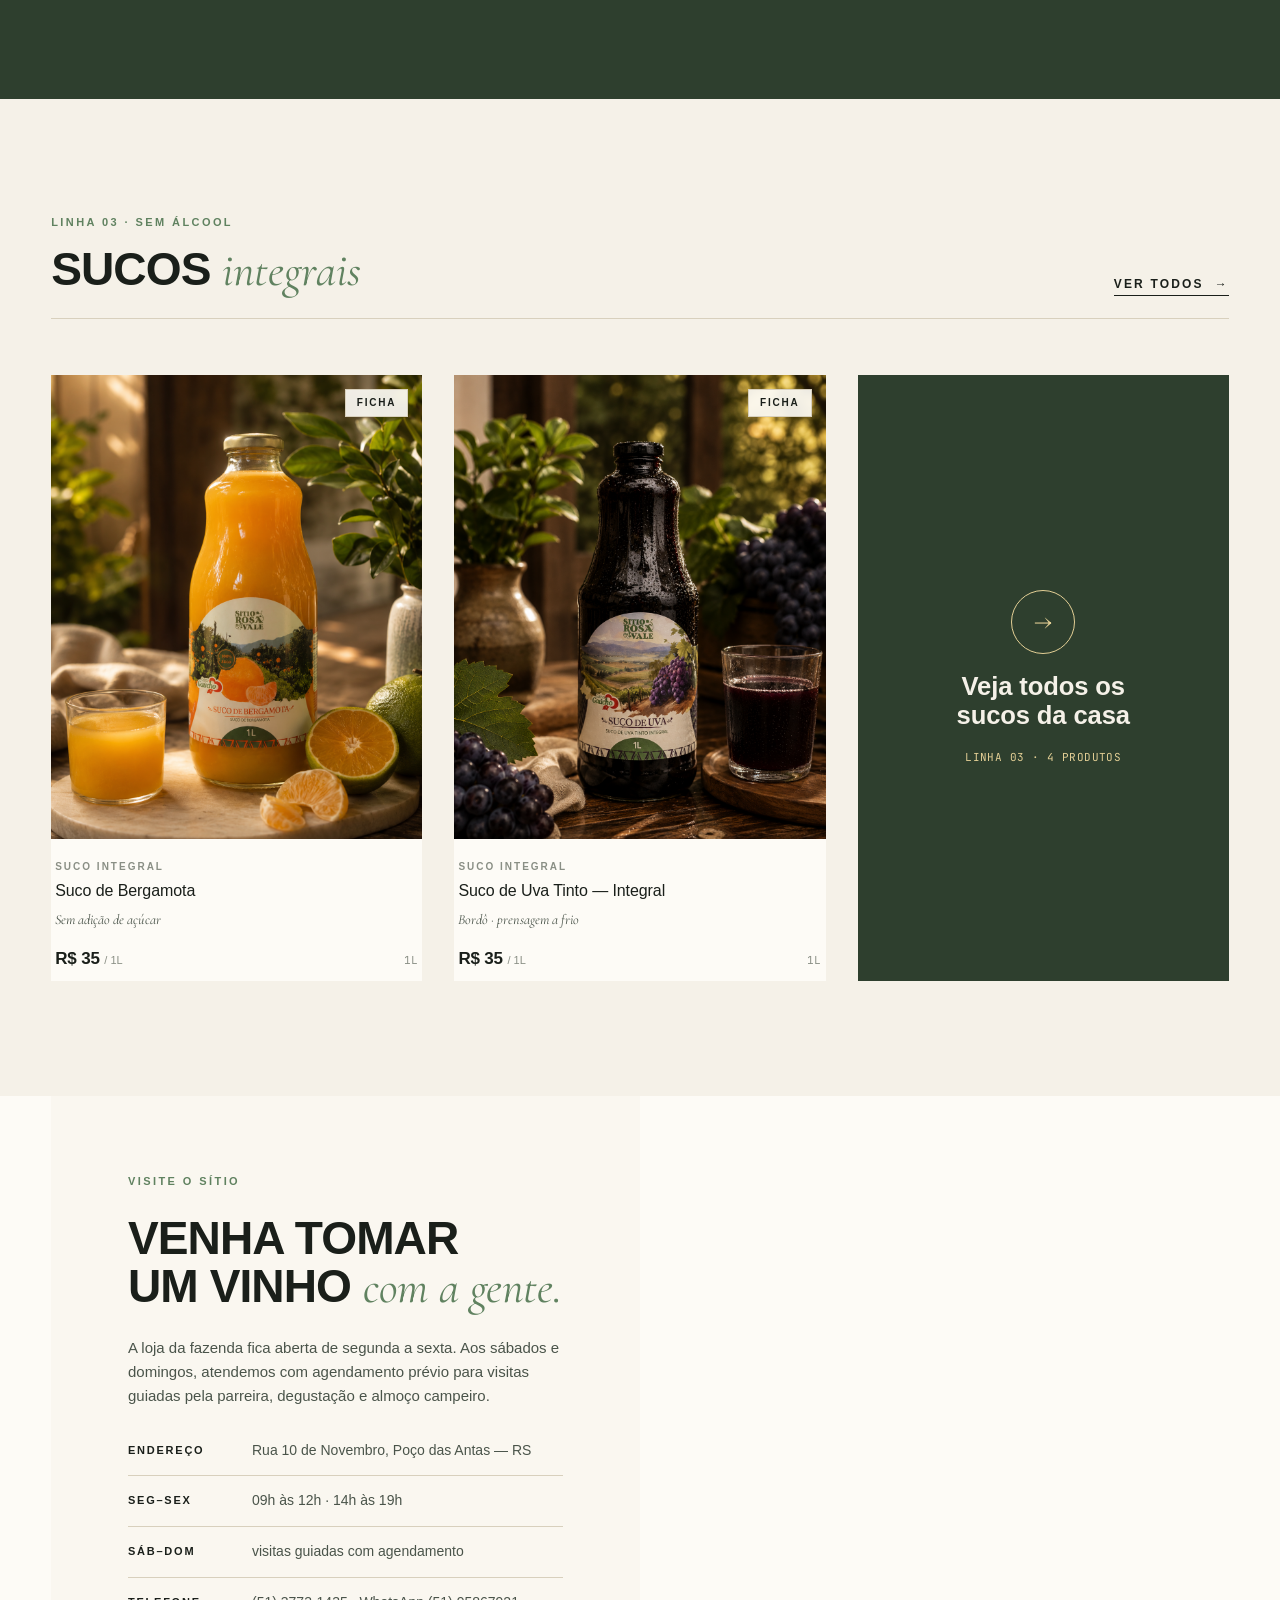
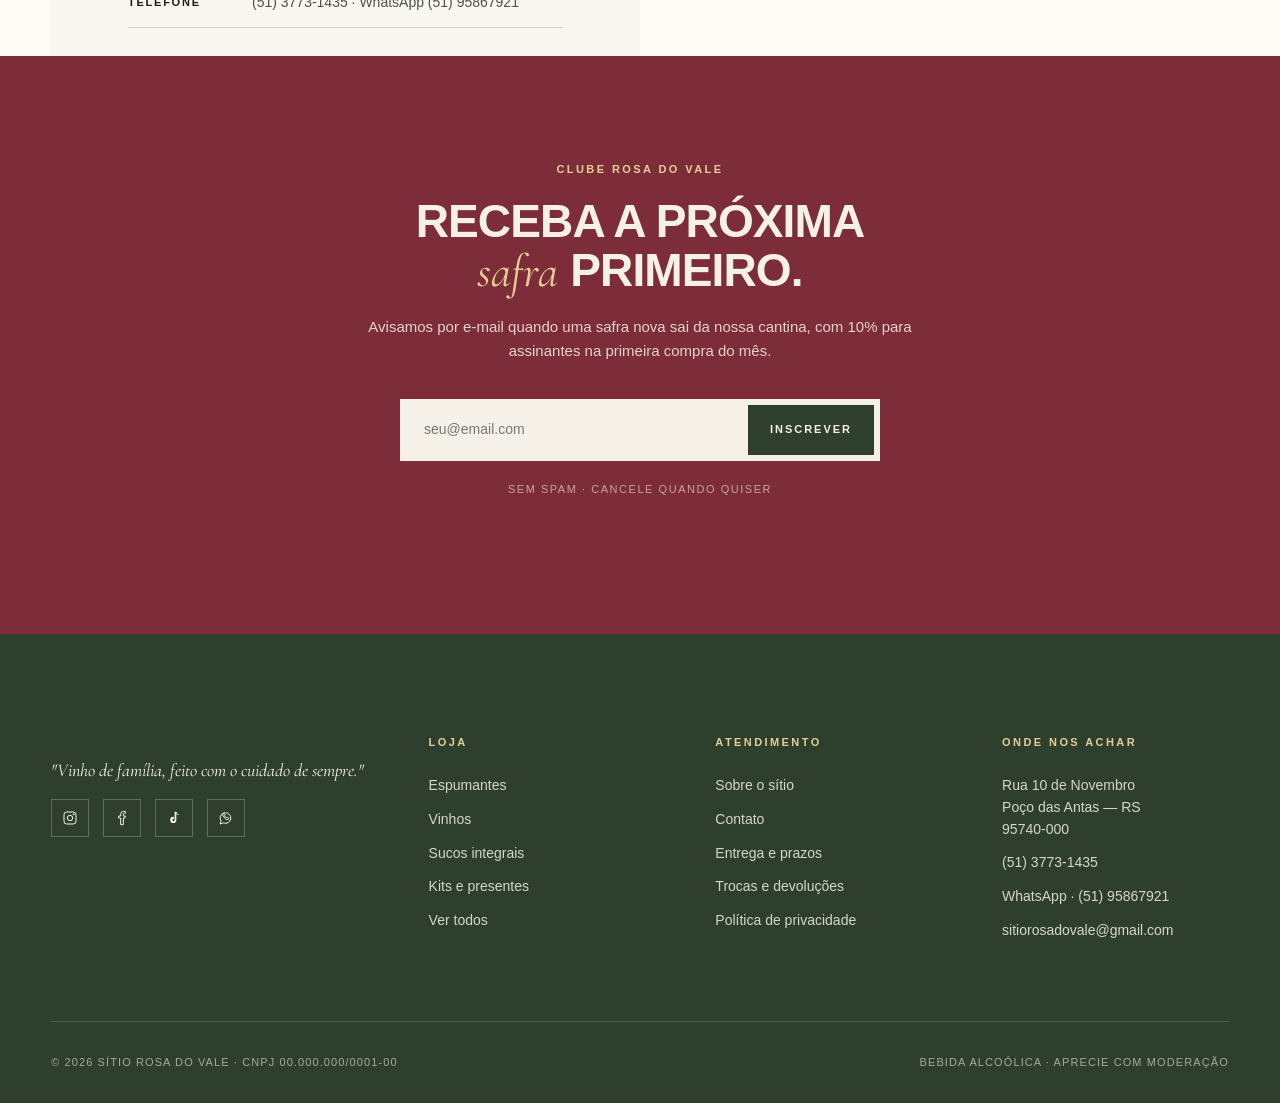
==== commit d2a0635b: "Foto A casa: frame menor, aspect-ratio 4/3 para mostrar mais da família" ====
--- a/index.html
+++ b/index.html
@@ -110,13 +110,13 @@
   }
   .story__grid {
     display: grid;
-    grid-template-columns: 1.35fr 1fr;
+    grid-template-columns: 1fr 1fr;
     gap: 80px;
     align-items: center;
   }
   @media (max-width: 900px) { .story__grid { grid-template-columns: 1fr; gap: 40px; } }
   .story__media {
-    aspect-ratio: 4 / 5;
+    aspect-ratio: 4 / 3;
     position: relative;
   }
   .story__media .ph { position: absolute; inset: 0; }
